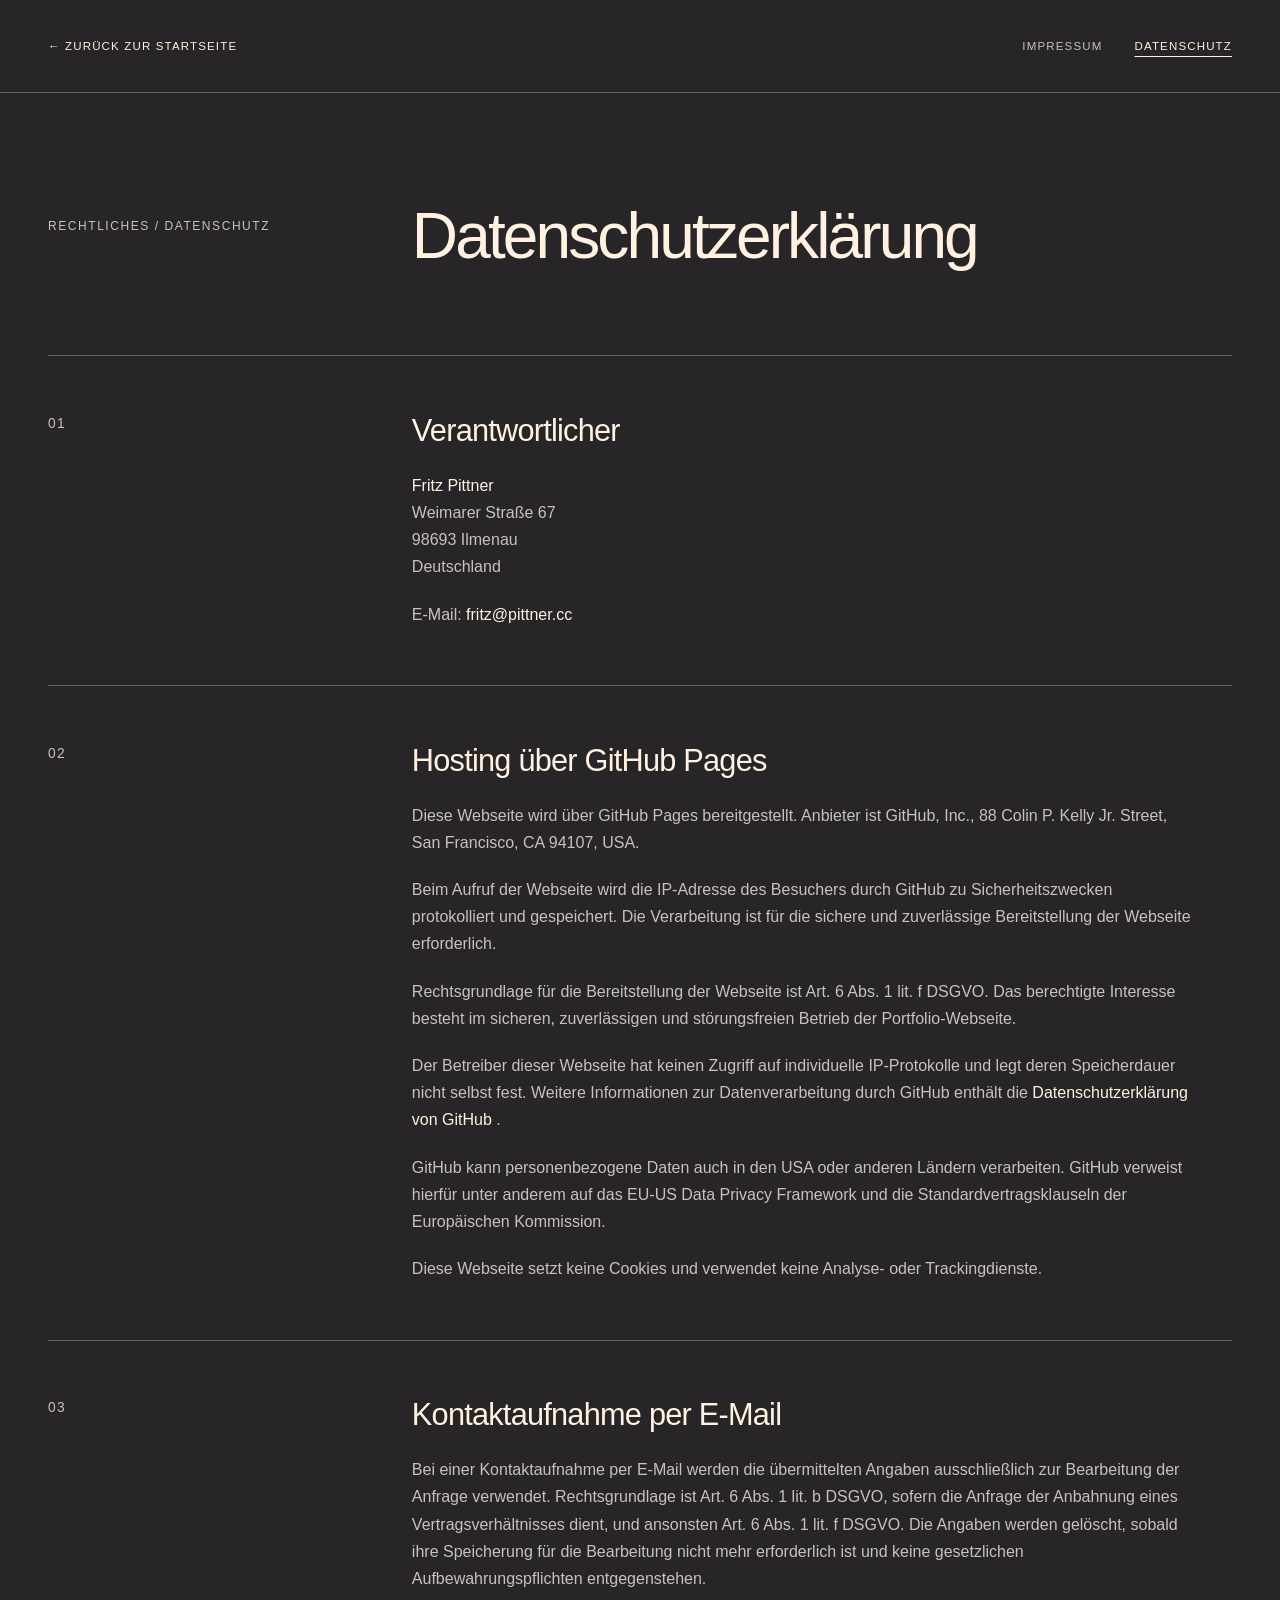
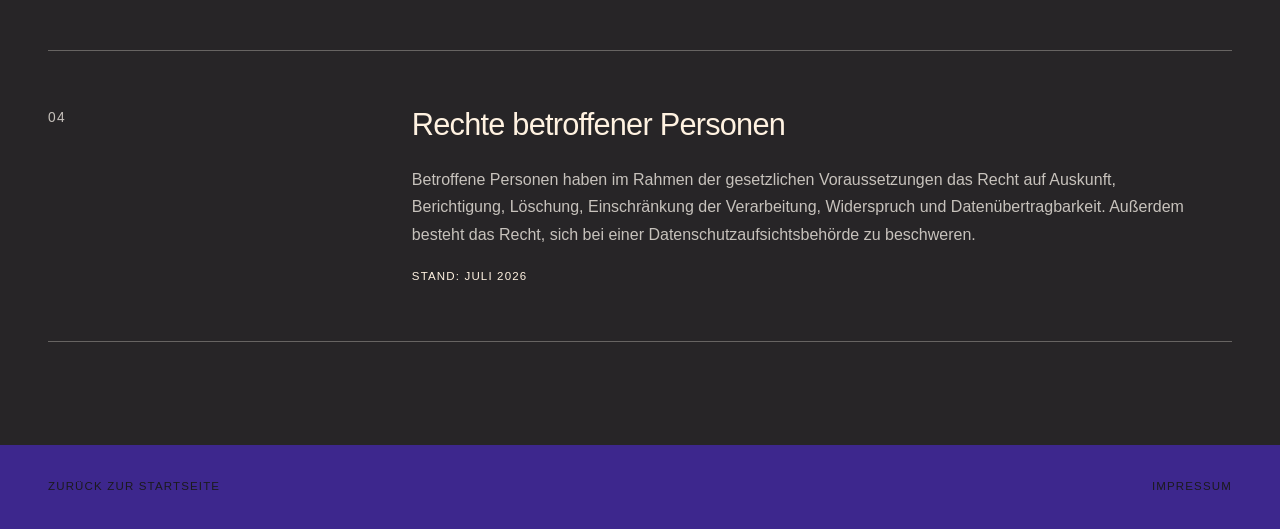
==== datenschutz.html @ 36c6e41d "Add files via upload" ====
<!-- ========================================= -->
<!-- SECTION: DOKUMENT / HEAD                 -->
<!-- ========================================= -->
<!DOCTYPE html>
<html lang="de">
<head>
  <meta charset="UTF-8" />
  <meta
    name="viewport"
    content="width=device-width, initial-scale=1.0"
  />

  <meta
    name="description"
    content="Datenschutzerklärung der Portfolio-Webseite von Fritz Müller."
  />

  <title>Fritz Pittner | Datenschutzerklärung</title>
  <link
  rel="icon"
  href="img/icon.svg"
  type="image/svg+xml"
/>

  <link
    rel="stylesheet"
    href="style.css"
  />
</head>

<body class="privacy-page">

  <!-- ========================================= -->
  <!-- SECTION: DATENSCHUTZ NAVIGATION           -->
  <!-- ========================================= -->
  <header class="legal-page-topbar">
    <a
      class="legal-page-back-link"
      href="index.html"
    >
      ← ZURÜCK ZUR STARTSEITE
    </a>

    <nav
      class="legal-page-navigation"
      aria-label="Rechtliche Seiten"
    >
      <a
        class="legal-page-navigation-link"
        href="impressum.html"
      >
        IMPRESSUM
      </a>

      <a
        class="legal-page-navigation-link is-current"
        href="datenschutz.html"
        aria-current="page"
      >
        DATENSCHUTZ
      </a>
    </nav>
  </header>

  <!-- ========================================= -->
  <!-- SECTION: DATENSCHUTZ INHALT               -->
  <!-- ========================================= -->
  <main class="privacy-main">

    <!-- ========================================= -->
    <!-- SECTION: DATENSCHUTZ ÜBERSCHRIFT          -->
    <!-- ========================================= -->
    <header class="privacy-hero">
      <p class="privacy-eyebrow">
        RECHTLICHES / DATENSCHUTZ
      </p>

      <h1 class="privacy-heading" style="font-size: clamp(2.5rem, 5vw, 5rem);">
        Datenschutzerklärung
      </h1>
    </header>

    <!-- ========================================= -->
    <!-- SECTION: VERANTWORTLICHER                 -->
    <!-- ========================================= -->
    <section class="privacy-section">
      <p
        class="privacy-section-number"
        aria-hidden="true"
      >
        01
      </p>

      <div class="privacy-section-content">
        <h2 class="privacy-section-heading">
          Verantwortlicher
        </h2>

        <address class="privacy-address">
          <strong>Fritz Pittner</strong><br />
          Weimarer Straße 67<br />
          98693 Ilmenau<br />
          Deutschland
        </address>

        <p>
          E-Mail:
          <a
            class="privacy-inline-link"
            href="mailto:fritz@pittner.cc"
          >
            fritz@pittner.cc
          </a>
        </p>
      </div>
    </section>

    <!-- ========================================= -->
    <!-- SECTION: GITHUB PAGES HOSTING             -->
    <!-- ========================================= -->
    <section class="privacy-section">
      <p
        class="privacy-section-number"
        aria-hidden="true"
      >
        02
      </p>

      <div class="privacy-section-content">
        <h2 class="privacy-section-heading">
          Hosting über GitHub Pages
        </h2>

        <p>
          Diese Webseite wird über GitHub Pages bereitgestellt.
          Anbieter ist GitHub, Inc., 88 Colin P. Kelly Jr. Street,
          San Francisco, CA 94107, USA.
        </p>

        <p>
          Beim Aufruf der Webseite wird die IP-Adresse des Besuchers
          durch GitHub zu Sicherheitszwecken protokolliert und
          gespeichert. Die Verarbeitung ist für die sichere und
          zuverlässige Bereitstellung der Webseite erforderlich.
        </p>

        <p>
          Rechtsgrundlage für die Bereitstellung der Webseite ist
          Art. 6 Abs. 1 lit. f DSGVO. Das berechtigte Interesse besteht
          im sicheren, zuverlässigen und störungsfreien Betrieb der
          Portfolio-Webseite.
        </p>

        <p>
          Der Betreiber dieser Webseite hat keinen Zugriff auf
          individuelle IP-Protokolle und legt deren Speicherdauer nicht
          selbst fest. Weitere Informationen zur Datenverarbeitung durch
          GitHub enthält die
          <a
            class="privacy-inline-link"
            href="https://docs.github.com/de/site-policy/privacy-policies/github-general-privacy-statement"
            target="_blank"
            rel="noopener noreferrer"
          >
            Datenschutzerklärung von GitHub
          </a>.
        </p>

        <p>
          GitHub kann personenbezogene Daten auch in den USA oder
          anderen Ländern verarbeiten. GitHub verweist hierfür unter
          anderem auf das EU-US Data Privacy Framework und die
          Standardvertragsklauseln der Europäischen Kommission.
        </p>

        <p>
          Diese Webseite setzt keine Cookies und verwendet keine
          Analyse- oder Trackingdienste.
        </p>
      </div>
    </section>

    <!-- ========================================= -->
    <!-- SECTION: E-MAIL-KONTAKT                   -->
    <!-- ========================================= -->
    <section class="privacy-section">
      <p
        class="privacy-section-number"
        aria-hidden="true"
      >
        03
      </p>

      <div class="privacy-section-content">
        <h2 class="privacy-section-heading">
          Kontaktaufnahme per E-Mail
        </h2>

        <p>
          Bei einer Kontaktaufnahme per E-Mail werden die übermittelten
          Angaben ausschließlich zur Bearbeitung der Anfrage verwendet.
          Rechtsgrundlage ist Art. 6 Abs. 1 lit. b DSGVO, sofern die
          Anfrage der Anbahnung eines Vertragsverhältnisses dient, und
          ansonsten Art. 6 Abs. 1 lit. f DSGVO. Die Angaben werden
          gelöscht, sobald ihre Speicherung für die Bearbeitung nicht
          mehr erforderlich ist und keine gesetzlichen
          Aufbewahrungspflichten entgegenstehen.
        </p>
      </div>
    </section>

    <!-- ========================================= -->
    <!-- SECTION: BETROFFENENRECHTE                -->
    <!-- ========================================= -->
    <section class="privacy-section">
      <p
        class="privacy-section-number"
        aria-hidden="true"
      >
        04
      </p>

      <div class="privacy-section-content">
        <h2 class="privacy-section-heading">
          Rechte betroffener Personen
        </h2>

        <p>
          Betroffene Personen haben im Rahmen der gesetzlichen
          Voraussetzungen das Recht auf Auskunft, Berichtigung,
          Löschung, Einschränkung der Verarbeitung, Widerspruch und
          Datenübertragbarkeit. Außerdem besteht das Recht, sich bei
          einer Datenschutzaufsichtsbehörde zu beschweren.
        </p>

        <p class="privacy-date">
          Stand: Juli 2026
        </p>
      </div>
    </section>

  </main>

  <!-- ========================================= -->
  <!-- SECTION: DATENSCHUTZ SEITENABSCHLUSS       -->
  <!-- ========================================= -->
  <footer class="privacy-footer">
    <a
      class="privacy-footer-link"
      href="index.html"
    >
      ZURÜCK ZUR STARTSEITE
    </a>

    <a
      class="privacy-footer-link"
      href="impressum.html"
    >
      IMPRESSUM
    </a>
  </footer>

</body>
</html>
---- style.css ----
/* ========================================= */
/* SECTION: ROOT / FARBEN / BASIS            */
/* ========================================= */
:root {
  --color-bg: #272527;
  --color-text: #fff2e1;
  --color-highlight: #c7c2bc;
  --color-panel: #3d278d;
  --color-panel-text: #1b1a1d;

  --video-width: min(43.4vw, 770px);
  --video-ratio: 16 / 9;

  --font-large: clamp(2.5rem, 4.8vw, 5.5rem);
  --font-small: clamp(0.85rem, 1vw, 1rem);

  --page-padding-x: 3rem;
  --page-padding-y: 2rem;

  --text-gap-tight: 0.35rem;

  --landing-transition-duration: 1000ms;
  --landing-transition-easing:
    cubic-bezier(0.55, 0.055, 0.675, 0.19);

  /* ========================================= */
  /* SECTION: Projekte & Erfahrung Variablen     */
  /* ========================================= */
  --experience-font-display: Arial, Helvetica, sans-serif;
  --experience-font-body: Arial, Helvetica, sans-serif;

  --experience-border-color: rgba(199, 194, 188, 0.4);
  --experience-text-muted: #c7c2bc;
  --experience-row-height: 98px;

  --experience-duration-open: 504ms;
  --experience-duration-close: 260ms;
  --experience-easing: cubic-bezier(0.22, 1, 0.36, 1);
  /* ========================================= */
  /* SECTION: FOOTER VARIABLEN                */
  /* ========================================= */
  --footer-wave-height: 2.5rem;
  --footer-wave-count: 11;
  --footer-content-width: 1280px;

}

* {
  box-sizing: border-box;
  margin: 0;
  padding: 0;
}

html {
  background: var(--color-bg);
  color: var(--color-text);
  scroll-behavior: smooth;
}

body {
  background: var(--color-bg);
  color: var(--color-text);
  font-family: Arial, Helvetica, sans-serif;
  overflow-x: hidden;
}

/* ========================================= */
/* SECTION: PAGE CURTAIN                     */
/* ========================================= */
.page-curtain {
  display: none;
}

html.js .page-curtain {
  position: fixed;
  inset: 0;
  z-index: 100;

  width: 100%;
  height: 100%;
  min-height: 100vh;
  min-height: 100dvh;

  display: block;
  overflow: hidden;
  isolation: isolate;

  overscroll-behavior: none;
  touch-action: none;
  pointer-events: auto;
}

.page-curtain-panel {
  position: absolute;
  top: -1px;
  bottom: -1px;

  width: calc(50% + 2px);

  background: #000;

  backface-visibility: hidden;
  transform: translate3d(0, 0, 0);
}

.page-curtain-panel--left {
  left: -1px;
}

.page-curtain-panel--right {
  right: -1px;
}

html.page-curtain-closed,
html.page-curtain-closed body {
  overflow: hidden;
  overscroll-behavior: none;
}

html.page-curtain-closed
.page-curtain-panel--left,
html.page-curtain-closed
.page-curtain-panel--right {
  transform: translate3d(0, 0, 0);
}

html.page-curtain-opening
.page-curtain-panel--left {
  animation:
    page-curtain-open-left
    var(--landing-transition-duration)
    var(--landing-transition-easing)
    both;
}

html.page-curtain-opening
.page-curtain-panel--right {
  animation:
    page-curtain-open-right
    var(--landing-transition-duration)
    var(--landing-transition-easing)
    both;
}

html.page-curtain-open
.page-curtain {
  visibility: hidden;
  pointer-events: none;
}

html.page-curtain-open
.page-curtain-panel--left {
  transform: translate3d(-100%, 0, 0);
}

html.page-curtain-open
.page-curtain-panel--right {
  transform: translate3d(100%, 0, 0);
}

html.page-curtain-closing
.page-curtain-panel--left {
  animation:
    page-curtain-close-left
    var(--landing-transition-duration)
    var(--landing-transition-easing)
    both;
}

html.page-curtain-closing
.page-curtain-panel--right {
  animation:
    page-curtain-close-right
    var(--landing-transition-duration)
    var(--landing-transition-easing)
    both;
}

@keyframes page-curtain-open-left {
  from {
    transform: translate3d(0, 0, 0);
  }

  to {
    transform: translate3d(-100%, 0, 0);
  }
}

@keyframes page-curtain-open-right {
  from {
    transform: translate3d(0, 0, 0);
  }

  to {
    transform: translate3d(100%, 0, 0);
  }
}

@keyframes page-curtain-close-left {
  from {
    transform: translate3d(-100%, 0, 0);
  }

  to {
    transform: translate3d(0, 0, 0);
  }
}

@keyframes page-curtain-close-right {
  from {
    transform: translate3d(100%, 0, 0);
  }

  to {
    transform: translate3d(0, 0, 0);
  }
}

/* ========================================= */
/* SECTION: PAGE CURTAIN REDUCED MOTION      */
/* ========================================= */
@media (prefers-reduced-motion: reduce) {
  html.page-curtain-opening
  .page-curtain-panel--left,
  html.page-curtain-opening
  .page-curtain-panel--right,
  html.page-curtain-closing
  .page-curtain-panel--left,
  html.page-curtain-closing
  .page-curtain-panel--right {
    animation-duration: 20ms;
  }
}

/* ========================================= */
/* SECTION: SCROLLBAR AUSBLENDEN             */
/* ========================================= */
html,
body {
  scrollbar-width: none;
  -ms-overflow-style: none;
}

html::-webkit-scrollbar,
body::-webkit-scrollbar {
  display: none;
}

/* ========================================= */
/* SECTION: PAGE GRID                        */
/* ========================================= */
.page-grid {
  display: grid;
  grid-template-columns: 1fr;
}

/* ========================================= */
/* SECTION: LANDING                          */
/* ========================================= */
.landing {
  position: relative;
  height: 500vh;
}

.landing-sticky {
  position: sticky;
  top: 0;
  z-index: 2;
  height: 100vh;

  display: grid;
  place-items: center;

  padding:
    var(--page-padding-y)
    var(--page-padding-x);
}

.landing-frame {
  position: relative;

  width: 100%;
  height: 100%;

  display: grid;
  place-items: center;
}

/* ========================================= */
/* SECTION: LANDING NAVIGATION               */
/* ========================================= */
.landing-topbar {
  position: sticky;
  top: 3vh;
  z-index: 4;

  height: 1px;

  margin-right:
    clamp(0.5rem, 1.2vw, 1.25rem);
  margin-bottom: -1px;
  margin-left:
    clamp(0.5rem, 1.2vw, 1.25rem);

  display: grid;
  grid-template-columns:
    auto
    minmax(0, 1fr)
    auto
    auto;
  align-items: baseline;
  column-gap:
    clamp(0.75rem, 1.5vw, 1.5rem);

  pointer-events: auto;
}

.landing-topbar-name {
  grid-column: 1;
  justify-self: start;

  color: var(--color-text);

  font-family:
    var(--experience-font-display);
  font-size:
    clamp(1.725rem, 2.7vw, 3rem);
  font-weight: 400;
  letter-spacing: -0.025em;
}

.landing-topbar-timecode {
  position: absolute;
  left: 50%;

  width: 8ch;
  min-height: 3rem;

  display: inline-flex;
  align-items: center;
  justify-content: center;

  color: var(--color-highlight);

  font-family:
    var(--experience-font-body);
  font-size:
    clamp(0.93rem, 1.35vw, 1.35rem);
  font-weight: 400;
  letter-spacing: 0.02em;

  font-variant-numeric: tabular-nums;
  font-feature-settings: "tnum" 1;
  text-align: center;
  white-space: nowrap;

  transform: translateX(-50%);
}

.landing-topbar-timecode,
.landing-topbar-link {
  color: var(--color-highlight);

  font-family:
    var(--experience-font-body);
  font-size:
    clamp(0.93rem, 1.35vw, 1.35rem);
  font-weight: 400;
  letter-spacing: 0.02em;
}

.landing-topbar-name,
.landing-topbar-link {
  position: relative;

  min-height: 3rem;

  display: inline-flex;
  align-items: center;

  padding:
    0.55rem
    0;

  text-decoration: none;

  transition:
    opacity 180ms ease,
    transform 180ms ease;
}

.landing-topbar-name::after,
.landing-topbar-link::after {
  content: "";

  position: absolute;
  right: 0;
  bottom: 0.25rem;
  left: 0;

  height: 1px;

  background: currentColor;

  opacity: 0.35;

  transform: scaleX(0.35);
  transform-origin: center;

  transition:
    opacity 180ms ease,
    transform 180ms ease;
}

.landing-topbar-timecode {
  width: 8ch;
  min-height: 3rem;

  display: inline-flex;
  align-items: center;
  justify-content: center;
  justify-self: center;

  font-variant-numeric: tabular-nums;
  font-feature-settings: "tnum" 1;
  text-align: center;
}

.landing-topbar-link {
  color: var(--color-highlight);
  font-family:
    var(--experience-font-body);
  font-size:
    clamp(0.93rem, 1.35vw, 1.35rem);
  font-weight: 400;
  letter-spacing: 0.02em;
  justify-self: auto;
}

.landing-topbar-link--projects {
  position: absolute;
  right: clamp(7.5rem, 16vw, 13rem);
}

.landing-topbar-link--contact {
  position: relative;
  top: 0;
  right: auto;

  grid-column: 4;
  justify-self: end;
  align-self: start;
}

.landing-topbar-name:hover,
.landing-topbar-link:hover {
  opacity: 0.72;

  transform: translateY(-2px);
}

.landing-topbar-name:hover::after,
.landing-topbar-link:hover::after,
.landing-topbar-name:focus-visible::after,
.landing-topbar-link:focus-visible::after {
  opacity: 1;

  transform: scaleX(1);
}

.landing-topbar-name:focus-visible,
.landing-topbar-link:focus-visible {
  outline:
    2px solid
    currentColor;
  outline-offset: 4px;
}

/* ========================================= */
/* SECTION: LANDING NAVIGATION MOBILE        */
/* ========================================= */
@media (max-width: 768px) {
  .landing-topbar {
    top: 3vh;

    margin-right: 0.5rem;
    margin-left: 0.5rem;

    column-gap: 0.55rem;
  }

  .landing-topbar-name {
    font-size:
      clamp(1.2rem, 4.65vw, 1.725rem);
  }

  .landing-topbar-timecode,
  .landing-topbar-link {
    font-size:
      clamp(
        0.675rem,
        2.475vw,
        1.08rem
      );
    letter-spacing: 0.01em;
  }
  .landing-topbar-link {
  right: clamp(5.6rem, 18vw, 8.2rem);
}
  .landing-topbar-name,
  .landing-topbar-timecode,
  .landing-topbar-link {
    min-height: 2.75rem;
  }
}

/* ========================================= */
/* SECTION: LANDING NAVIGATION SMALL MOBILE  */
/* ========================================= */
@media (max-width: 480px) {
  .landing-topbar {
    top: 3vh;

    margin-right: 0.3rem;
    margin-left: 0.3rem;

    column-gap: 0.35rem;
  }

  .landing-topbar-name {
    font-size:
      clamp(1.05rem, 4.5vw, 1.425rem);
  }

  .landing-topbar-timecode,
  .landing-topbar-link {
    font-size:
      clamp(0.54rem, 2.25vw, 0.87rem);
    letter-spacing: 0;
  }
  .landing-topbar-link {
  right: clamp(4.9rem, 19vw, 6.8rem);
}

  .landing-topbar-name,
  .landing-topbar-link {
    padding-top: 0.45rem;
    padding-bottom: 0.45rem;
  }

  .landing-topbar-name::after,
  .landing-topbar-link::after {
    bottom: 0.2rem;
  }
}

/* ========================================= */
/* SECTION: LANDING SIDE LINES               */
/* ========================================= */
.landing-lines {
  position: fixed;
  top: 0;
  left: 0;
  z-index: 1;

  width: 100vw;
  height: 100vh;

  overflow: hidden;
  pointer-events: none;

  opacity: 0;
}

.landing-lines.is-ready {
  opacity: 1;
}

.side-line {
  position: absolute;
  top: 0;

  width: 3rem;
  height: 100%;

  overflow: hidden;
}

.side-line-left {
  left: 33.333%;
  transform: translateX(-50%);
}

.side-line-right {
  left: 66.666%;
  transform: translateX(-50%);
}

.side-line-track {
  position: absolute;
  top: 0;
  left: 50%;

  display: flex;
  flex-direction: column;
  align-items: center;
  gap: 2.8rem;

  transform:
    translateX(-50%)
    translateY(0);

  will-change: transform;
}

.side-line-track span {
  display: block;

  color: var(--color-highlight);
  font-size: 0.78rem;
  line-height: 1;

  writing-mode: vertical-rl;
  text-orientation: mixed;
  white-space: nowrap;

  opacity: 0.35625;
}

/* ========================================= */
/* SECTION: VIDEO STAGE                      */
/* ========================================= */
.video-stage {
  position: relative;
  z-index: 1;

  width: var(--video-width);
  aspect-ratio: var(--video-ratio);

  display: grid;
  place-items: center;

  isolation: isolate;
}

/* ========================================= */
/* SECTION: VIDEO BACKLIGHT                  */
/* ========================================= */
.portfolio-video-glow {
  position: absolute;
  inset: 0;
  z-index: 0;

  width: 100%;
  height: 100%;

  display: block;
  object-fit: cover;

  filter:
    blur(72px)
    saturate(1.5);

  opacity: 0;

  pointer-events: none;

  transform: scale(1.5);
  transform-origin: center;

  -webkit-mask-image:
    radial-gradient(
      ellipse at center,
      black 18%,
      rgba(0, 0, 0, 0.78) 48%,
      transparent 80%
    );
  mask-image:
    radial-gradient(
      ellipse at center,
      black 18%,
      rgba(0, 0, 0, 0.78) 48%,
      transparent 80%
    );

  transition:
    opacity 360ms ease;
}

.portfolio-video-glow.is-active {
  opacity: 0.32;
}

/* ========================================= */
/* SECTION: VIDEO BACKLIGHT MOBILE           */
/* ========================================= */
@media (max-width: 768px) {
  .portfolio-video-glow {
    inset: 0;

    width: 100%;
    height: 100%;

    filter:
      blur(44px)
      saturate(1.2);

    transform: scale(2.2);
  }

  .portfolio-video-glow.is-active {
    opacity: 0.16;
  }
}

/* ========================================= */
/* SECTION: VIDEO BACKLIGHT REDUCED MOTION   */
/* ========================================= */
@media (prefers-reduced-motion: reduce) {
  :root {
    --landing-transition-duration: 20ms;
  }

  .portfolio-video-glow {
    transition: none;
  }
}

.video-mask {
  position: absolute;
  inset: 0;
  z-index: 1;

  overflow: hidden;
  isolation: isolate;

  background: #1f1d20;
}

/* ========================================= */
/* SECTION: VIDEO CURTAIN LAYERS             */
/* ========================================= */
.portfolio-video {
  position: absolute;
  inset: 0;
  z-index: 0;

  width: 101.5%;
  height: 101.5%;

  display: block;
  object-fit: cover;

  visibility: hidden;

  background: #1f1d20;

  pointer-events: none;
}

.portfolio-video.is-active {
  z-index: 1;

  visibility: visible;
}

.portfolio-video.is-incoming {
  z-index: 2;

  visibility: visible;

  will-change:
    clip-path,
    mask-size;
}

.portfolio-video.is-entering-next {
  clip-path:
    inset(0 50% 0 50%);
}

.portfolio-video.is-entering-next.is-animating {
  animation:
    landing-curtain-next
    var(--landing-transition-duration)
    var(--landing-transition-easing)
    both;
}

.portfolio-video.is-entering-previous {
  clip-path: none;

  -webkit-mask-image:
    linear-gradient(#000 0 0),
    linear-gradient(#000 0 0);
  -webkit-mask-position:
    left center,
    right center;
  -webkit-mask-repeat:
    no-repeat,
    no-repeat;
  -webkit-mask-size:
    0% 100%,
    0% 100%;

  mask-image:
    linear-gradient(#000 0 0),
    linear-gradient(#000 0 0);
  mask-position:
    left center,
    right center;
  mask-repeat:
    no-repeat,
    no-repeat;
  mask-size:
    0% 100%,
    0% 100%;
}

.portfolio-video.is-entering-previous.is-animating {
  animation:
    landing-curtain-previous
    var(--landing-transition-duration)
    var(--landing-transition-easing)
    both;
}

@keyframes landing-curtain-next {
  from {
    clip-path:
      inset(0 50% 0 50%);
  }

  to {
    clip-path:
      inset(0 0 0 0);
  }
}

@keyframes landing-curtain-previous {
  from {
    -webkit-mask-size:
      0% 100%,
      0% 100%;

    mask-size:
      0% 100%,
      0% 100%;
  }

  to {
    -webkit-mask-size:
      50% 100%,
      50% 100%;

    mask-size:
      50% 100%,
      50% 100%;
  }
}

/* ========================================= */
/* SECTION: VIDEO OVERLAY                    */
/* ========================================= */
.video-overlay {
  position: absolute;
  inset: 0;
  z-index: 2;

  overflow: visible;
  pointer-events: none;
}

.overlay-large,
.overlay-small {
  position: absolute;

  color: var(--color-text);
  line-height: 1;
}

.overlay-large {
  width: min(40vw, 32rem);

  font-size: var(--font-large);
  font-weight: 600;
  letter-spacing: 0.01em;
  line-height: 0.95;

  white-space: nowrap;
  word-break: normal;
  overflow-wrap: normal;
  hyphens: none;
}

.overlay-small {
  color: var(--color-highlight);
  font-size:
    clamp(0.935rem, 1.2vw, 1.2rem);
  letter-spacing: 0.02em;

  white-space: nowrap;
}

/* ========================================= */
/* SECTION: LANDING LETTER ROLL              */
/* ========================================= */
.landing-letter {
  --word-fit-scale: 1;
  --landing-word-area-width: auto;

  width: var(--landing-word-area-width);
  min-width: 0;

  overflow: hidden;
}

.overlay-large.landing-letter {
  height: 1.14em;
}

.overlay-small.landing-letter {
  height: 1.3em;
}

.landing-letter-track {
  position: relative;

  width: 100%;
  height: 100%;
  min-width: 0;

  display: grid;

  transform: translateY(0);
}

.landing-letter-value {
  position: relative;
  grid-area: 1 / 1;

  width: 100%;
  height: 100%;
  min-width: 0;

  display: flex;
  align-items: center;

  color: inherit;

  font: inherit;
  line-height: inherit;
  letter-spacing: inherit;
  text-align: inherit;
  white-space: nowrap;
}

.overlay-left
.landing-letter-value,
.overlay-top-right
.landing-letter-value {
  justify-content: flex-end;
}

.overlay-right
.landing-letter-value,
.overlay-top-left
.landing-letter-value {
  justify-content: flex-start;
}

.overlay-bottom-center
.landing-letter-value {
  justify-content: center;
}

.landing-letter-fit {
  --word-fit-scale: 1;
  --word-fit-size: 1em;

  display: inline-block;
  flex: 0 0 auto;

  max-width: none;

  font: inherit;
  font-size:
    var(
      --word-fit-size,
      1em
    );
  line-height: 1.08;
  letter-spacing: inherit;

  text-align: inherit;
  white-space: nowrap;

  transform-origin: center;
}

html.js
.video-overlay:not(.is-word-fit-ready)
.landing-letter-fit {
  visibility: hidden;
}

.landing-letter-track.roll-up
.landing-letter-next {
  transform: translateY(100%);
}

.landing-letter-track.roll-down
.landing-letter-next {
  transform: translateY(-100%);
}

.landing-letter-track.roll-up.is-animating {
  animation:
    landing-letter-roll-up
    var(--landing-transition-duration)
    var(--landing-transition-easing)
    both;
}

.landing-letter-track.roll-down.is-animating {
  animation:
    landing-letter-roll-down
    var(--landing-transition-duration)
    var(--landing-transition-easing)
    both;
}

@keyframes landing-letter-roll-up {
  from {
    transform: translateY(0);
  }

  to {
    transform: translateY(-100%);
  }
}

@keyframes landing-letter-roll-down {
  from {
    transform: translateY(0);
  }

  to {
    transform: translateY(100%);
  }
}

/* ========================================= */
/* SECTION: OVERLAY POSITIONING              */
/* ========================================= */
.overlay-left {
  top: 50%;
  right: calc(100% + var(--text-gap-tight));

  text-align: right;

  transform: translateY(-50%);
}

.overlay-right {
  top: 50%;
  left: calc(100% + var(--text-gap-tight));

  text-align: left;

  transform: translateY(-50%);
}

.overlay-top-left {
  bottom: calc(100% + var(--text-gap-tight));
  left: 0;
}

.overlay-top-right {
  right: 0;
  bottom: calc(100% + var(--text-gap-tight));

  text-align: right;
}

.overlay-bottom-center {
  top: calc(100% + var(--text-gap-tight));
  left: 50%;

  font-style: italic;
  text-align: center;

  transform: translateX(-50%);
}

/* ========================================= */
/* SECTION: PROJEKTE & ERFAHRUNG             */
/* ========================================= */
.experience-section {
  position: relative;

  width: 100%;

  background: var(--color-bg);
  color: var(--color-text);
}

.experience-container {
  width: min(100%, 1280px);

  margin: 0 auto;
  padding:
    clamp(5.6rem, 8vw, 8.8rem)
    var(--page-padding-x)
    clamp(6rem, 8vw, 9rem);
}

/* ========================================= */
/* SECTION: EXPERIENCE HEADER                */
/* ========================================= */
.experience-header {
  display: grid;
  grid-template-columns: 1fr;
  grid-template-areas:
    "eyebrow"
    "heading"
    "intro";

  margin-bottom: clamp(4rem, 7vw, 7rem);
}

.experience-eyebrow {
  grid-area: eyebrow;

  padding-top: 0.7rem;

  color: var(--experience-text-muted);

  font-family: var(--experience-font-display);
  font-size: 0.75rem;
  line-height: 1.3;
  letter-spacing: 0.13em;

  text-transform: uppercase;
}

.experience-heading {
  grid-area: heading;

  max-width: 900px;

  color: var(--color-text);

  font-family: var(--experience-font-body);
  font-size: clamp(3rem, 6.5vw, 7.5rem);
  font-weight: 400;
  line-height: 0.9;
  letter-spacing: -0.045em;
  grid-area: heading;

  width: 100%;
  max-width: 900px;

  justify-self: center;

  text-align: center;

  margin-right: auto;
  margin-left: auto;
}

.experience-intro {
  grid-area: intro;

  width: 100%;
  max-width: 680px;

  justify-self: center;

  margin-top: 2rem;
  margin-right: auto;
  margin-left: auto;

  text-align: center;

  color: var(--experience-text-muted);

  font-family: var(--experience-font-body);
  font-size: clamp(1rem, 1.3vw, 1.15rem);
  line-height: 1.55;
}

/* ========================================= */
/* SECTION: EXPERIENCE ACCORDION             */
/* ========================================= */
.experience-accordion {
  width: 100%;
}

.experience-item {
  border-bottom:
    1px solid
    rgba(27, 26, 29, 0.42);
}

.experience-item:first-child {
  border-top:
    1px solid
    rgba(27, 26, 29, 0.42);
}

.experience-item-heading {
  font: inherit;
}

/* ========================================= */
/* SECTION: EXPERIENCE CLOSED ROW            */
/* ========================================= */
.experience-trigger {
  width: 100%;
  min-height: var(--experience-row-height);

  display: grid;
  grid-template-columns:
    minmax(10rem, 0.85fr)
    minmax(20rem, 2.4fr)
    minmax(9rem, 0.85fr)
    2rem;
  align-items: center;
  gap: clamp(1rem, 2.5vw, 2.5rem);

  padding: 1rem clamp(1rem, 2vw, 1.75rem);

  border: 0;
  border-radius: 0;

  background: var(--color-panel);
  color: var(--color-panel-text);

  font: inherit;
  text-align: left;

  cursor: pointer;

  transition:
    background-color 180ms ease,
    padding 180ms ease;
}

.experience-trigger:hover {
  padding-right: clamp(1.25rem, 2.4vw, 2.15rem);
  padding-left: clamp(1.25rem, 2.4vw, 2.15rem);

  background: color-mix(
    in srgb,
    var(--color-panel) 90%,
    white 10%
  );
}

.experience-trigger:focus-visible {
  position: relative;
  z-index: 1;

  outline:
    2px solid
    var(--color-panel-text);
  outline-offset: -5px;
}

.experience-row-meta {
  min-width: 0;

  display: grid;
  grid-template-columns: 2.75rem 1fr;
  align-items: baseline;
  gap: 0.75rem;
}

.experience-number,
.experience-period,
.experience-project-roles,
.experience-category {
  font-family: var(--experience-font-display);
  line-height: 1.35;
  letter-spacing: 0.1em;

  text-transform: uppercase;
}

/* Nummer, Zeitraum und Medium: 20 % größer */
.experience-number,
.experience-period,
.experience-category {
  font-size: 0.86rem;
}

/* Rollen bleiben in der bisherigen Größe */
.experience-project-roles {
  font-size: 0.72rem;
}

.experience-number {
  color: var(--color-panel-text);
}

.experience-period,
.experience-project-roles,
.experience-category {
  color: rgba(27, 26, 29, 0.68);
}

.experience-row-identity {
  min-width: 0;

  display: flex;
  flex-direction: column;
  justify-content: center;
  gap: 0.5rem;
}

.experience-project-name {
  color: var(--color-panel-text);

  font-family: var(--experience-font-body);
  font-size: clamp(1.45rem, 2.4vw, 2.35rem);
  font-weight: 400;
  line-height: 1;
  letter-spacing: -0.025em;

  overflow-wrap: anywhere;
}

.experience-project-roles {
  display: block;
}

.experience-category {
  justify-self: end;

  text-align: right;
}

/* ========================================= */
/* SECTION: EXPERIENCE PLUS / MINUS          */
/* ========================================= */
.experience-symbol {
  position: relative;

  width: 1.4rem;
  height: 1.4rem;

  display: block;
  justify-self: end;
}

.experience-symbol::before,
.experience-symbol::after {
  content: "";

  position: absolute;
  top: 50%;
  left: 50%;

  width: 100%;
  height: 1px;

  background: currentColor;

  transform:
    translate(-50%, -50%)
    rotate(0deg);

  transition:
    transform
    var(--experience-duration-close)
    var(--experience-easing),
    opacity
    var(--experience-duration-close)
    var(--experience-easing);
}

.experience-symbol::after {
  transform:
    translate(-50%, -50%)
    rotate(90deg);
}

.experience-item.is-open
.experience-symbol::before,
.experience-item.is-open
.experience-symbol::after {
  transition:
    transform
    var(--experience-duration-open)
    var(--experience-easing),
    opacity
    var(--experience-duration-open)
    var(--experience-easing);
}

.experience-item.is-open
.experience-symbol::after {
  opacity: 0;

  transform:
    translate(-50%, -50%)
    rotate(90deg)
    scaleX(0);
}

/* ========================================= */
/* SECTION: EXPERIENCE OPEN PANEL            */
/* ========================================= */
.experience-panel {
  display: grid;
  grid-template-rows: 0fr;

  visibility: hidden;
  background: var(--color-bg);

  transition:
    grid-template-rows
    var(--experience-duration-close)
    var(--experience-easing),
    visibility
    0s
    linear
    var(--experience-duration-close);
}

.experience-item.is-open
.experience-panel {
  grid-template-rows: 1fr;

  visibility: visible;

  transition:
    grid-template-rows
    var(--experience-duration-open)
    var(--experience-easing),
    visibility
    0s
    linear
    0s;
}

.experience-panel-inner {
  min-height: 0;
  overflow: hidden;

  opacity: 0;
  transform: translateY(-0.5rem);

  transition:
    opacity
    calc(var(--experience-duration-close) * 0.7)
    ease,
    transform
    var(--experience-duration-close)
    var(--experience-easing);
}

.experience-item.is-open
.experience-panel-inner {
  opacity: 1;
  transform: translateY(0);

  transition:
    opacity
    calc(var(--experience-duration-open) * 0.75)
    ease
    80ms,
    transform
    var(--experience-duration-open)
    var(--experience-easing);
}

/* ========================================= */
/* SECTION: EXPERIENCE PROJECT CONTENT       */
/* ========================================= */
.experience-project-layout {
  display: grid;
  grid-template-columns:
    minmax(0, 3fr)
    minmax(280px, 2fr);
  align-items: start;
  gap: clamp(2.5rem, 5vw, 4rem);

  padding:
    clamp(2.75rem, 5vw, 4.5rem)
    clamp(1.5rem, 3vw, 3rem);

  background: var(--color-bg);
  color: var(--color-text);
}
.experience-project-layout--no-image {
  grid-template-columns: minmax(0, 1fr);
}

.experience-project-layout--no-image
.experience-project-copy {
  max-width: 900px;
}

.experience-project-copy {
  max-width: 740px;
}

.experience-description {
  max-width: 60ch;
  margin-bottom: 2rem;

  color: var(--color-text);

  font-family: var(--experience-font-body);
  font-size: clamp(1.15rem, 1.8vw, 1.55rem);
  line-height: 1.4;
  letter-spacing: -0.015em;
}

.experience-points {
  display: grid;
  gap: 0.65rem;

  margin-bottom: 2.25rem;

  color: var(--color-highlight);

  list-style: none;
}

.experience-points li {
  position: relative;

  padding-left: 1.25rem;

  font-family: var(--experience-font-body);
  font-size: 0.98rem;
  line-height: 1.45;
}

.experience-points li::before {
  content: "–";

  position: absolute;
  top: 0;
  left: 0;

  color: var(--color-text);
}

.experience-competencies {
  padding-top: 1.2rem;

  border-top:
    1px solid
    var(--experience-border-color);

  color: var(--color-highlight);

  font-family: var(--experience-font-display);
  font-size: 0.72rem;
  line-height: 1.5;
  letter-spacing: 0.1em;

  text-transform: uppercase;
}

.experience-media {
  width: 80%;
  aspect-ratio: 11 / 16;

  margin: 0;

  overflow: hidden;
  justify-self: center;
}
.experience-image--zoom {
  transform: scale(1.1);
}

.experience-image {
  width: 100%;
  height: 100%;

  display: block;
  object-fit: cover;
  object-position: center;

  background: rgba(199, 194, 188, 0.1);
}

/* ========================================= */
/* SECTION: EXPERIENCE TOOLS                 */
/* ========================================= */
.experience-tools-layout {
  display: grid;
  grid-template-columns: repeat(3, minmax(0, 1fr));
  gap: clamp(2rem, 5vw, 5rem);

  padding:
    clamp(2.75rem, 5vw, 4.5rem)
    clamp(1.5rem, 3vw, 3rem);

  background: var(--color-bg);
  color: var(--color-text);
}

.experience-tools-group {
  padding-top: 1rem;

  border-top:
    1px solid
    var(--experience-border-color);
}

.experience-tools-heading {
  margin-bottom: 1rem;

  color: var(--color-highlight);

  font-family: var(--experience-font-display);
  font-size: 0.72rem;
  font-weight: 400;
  line-height: 1.35;
  letter-spacing: 0.11em;

  text-transform: uppercase;
}

.experience-tools-list {
  color: var(--color-text);

  font-family: var(--experience-font-body);
  font-size: clamp(1rem, 1.5vw, 1.25rem);
  line-height: 1.55;
}

/* ========================================= */
/* SECTION: EXPERIENCE CV DOWNLOAD           */
/* ========================================= */
.experience-cv {
  display: grid;
  grid-template-columns: 1fr auto;
  align-items: end;
  gap: 2rem;

  padding: 2.5rem 0;

  border-bottom:
    1px solid
    var(--experience-border-color);
}

.experience-cv-meta {
  display: grid;
  gap: 0.5rem;
}

.experience-cv-label,
.experience-cv-details {
  font-family: var(--experience-font-display);
  font-size: 0.72rem;
  line-height: 1.4;
  letter-spacing: 0.1em;

  text-transform: uppercase;
}

.experience-cv-label {
  color: var(--color-text);
}

.experience-cv-details {
  color: var(--experience-text-muted);
}

.experience-cv-link {
  display: inline-flex;
  align-items: center;
  gap: 0.65rem;

  padding-bottom: 0.25rem;

  border-bottom:
    1px solid
    var(--experience-text-muted);

  color: var(--color-text);

  font-family: var(--experience-font-body);
  font-size: 1rem;
  line-height: 1.3;

  text-decoration: none;

  transition:
    color 180ms ease,
    border-color 180ms ease,
    gap 180ms ease;
}

.experience-cv-link:hover {
  gap: 1rem;

  border-color: var(--color-text);
}

.experience-cv-link:focus-visible {
  outline: 1px solid var(--color-text);
  outline-offset: 5px;
}

/* ========================================= */
/* SECTION: EXPERIENCE TABLET                */
/* ========================================= */
@media (max-width: 1024px) {
  .experience-container {
    padding-right: 2rem;
    padding-left: 2rem;
  }

  .experience-trigger {
    grid-template-columns:
      minmax(9rem, 0.8fr)
      minmax(16rem, 2fr)
      minmax(8rem, 0.8fr)
      1.75rem;

    gap: 1.5rem;
  }

  .experience-project-layout {
    grid-template-columns:
      minmax(0, 3fr)
      minmax(240px, 2fr);

    gap: 2.5rem;
  }
}

/* ========================================= */
/* SECTION: EXPERIENCE MOBILE                */
/* ========================================= */
@media (max-width: 768px) {
  .experience-container {
  padding:
    4.8rem
    1.25rem
    5rem;
}

  .experience-header {
    display: block;

    margin-bottom: 4rem;
  }

  .experience-eyebrow {
    margin-bottom: 1.25rem;
    padding-top: 0;
  }

  .experience-heading {
    font-size: clamp(2.8rem, 14vw, 5rem);
    line-height: 0.92;
  }

  .experience-intro {
    margin-top: 1.5rem;
  }

  .experience-trigger {
    min-height: 112px;

    grid-template-columns: minmax(0, 1fr) 2rem;
    grid-template-areas:
      "meta symbol"
      "identity symbol"
      "category symbol";
    gap: 0.55rem 1rem;

    padding: 1.25rem 0;
  }

  .experience-trigger:hover {
    padding-right: 0;
    padding-left: 0;

    background: transparent;
  }

  .experience-row-meta {
    grid-area: meta;

    display: flex;
    align-items: center;
    gap: 0.65rem;
  }

  .experience-number::after {
    content: "/";
    margin-left: 0.65rem;
  }

  .experience-row-identity {
    grid-area: identity;

    gap: 0.4rem;
  }

  .experience-project-name {
    padding-right: 1rem;

    font-size: clamp(1.45rem, 7vw, 2rem);
  }

  .experience-category {
    grid-area: category;
    justify-self: start;

    text-align: left;
  }

  .experience-symbol {
    grid-area: symbol;
    align-self: center;
  }

  .experience-project-layout {
    display: block;

    padding:
      2.5rem
      1.25rem
      3rem;
  }

  .experience-media {
    display: block;
  }

  .experience-description {
    margin-bottom: 1.75rem;

    font-size: 1.2rem;
  }

  .experience-tools-layout {
    grid-template-columns: 1fr;
    gap: 2.25rem;

    padding:
      2.5rem
      1.25rem
      3rem;
  }

  .experience-cv {
    grid-template-columns: 1fr;
    align-items: start;
    gap: 1.5rem;
  }

  .experience-cv-link {
    justify-self: start;
  }
}

/* ========================================= */
/* SECTION: EXPERIENCE REDUCED MOTION        */
/* ========================================= */
@media (prefers-reduced-motion: reduce) {
  .landing-topbar-link,
  .experience-trigger,
  .experience-symbol::before,
  .experience-symbol::after,
  .experience-panel,
  .experience-panel-inner,
  .experience-cv-link {
    transition-duration: 0.01ms !important;
    transition-delay: 0ms !important;
  }
}

/* ========================================= */
/* SECTION: FOOTER                           */
/* ========================================= */
.footer {
  position: relative;

  width: 100%;
  margin: 0;
  padding: 0;

  overflow: hidden;

  background:
    linear-gradient(
      to bottom,
      transparent 0,
      transparent var(--footer-wave-height),
      var(--color-panel) var(--footer-wave-height),
      var(--color-panel) 100%
    );
  color: var(--color-panel-text);
}

/* ========================================= */
/* SECTION: FOOTER WAVE                      */
/* ========================================= */
.footer-wave {
  position: relative;

  width: 100%;
  height: var(--footer-wave-height);

  overflow: hidden;

  background: transparent;
}

.footer-wave::before {
  content: "";

  position: absolute;
  inset: 0;

  background-color: transparent;
  background-image:
    url("data:image/svg+xml,%3Csvg xmlns='http://www.w3.org/2000/svg' viewBox='0 0 100 24' preserveAspectRatio='none'%3E%3Cpath d='M0 0 A50 13 0 0 0 100 0 V24 H0 Z' fill='%233d278d'/%3E%3C/svg%3E");
  background-repeat: repeat-x;
  background-position: 0 100%;
  background-size:
    calc(100vw / var(--footer-wave-count))
    100%;

  animation:
    footer-wave-slide
    24s
    linear
    infinite;

  will-change: background-position;
}

@keyframes footer-wave-slide {
  from {
    background-position: 0 100%;
  }

  to {
    background-position: 100vw 100%;
  }
}

/* ========================================= */
/* SECTION: FOOTER CONTENT                   */
/* ========================================= */
.footer-inner {
  width: min(100%, var(--footer-content-width));

  margin: 0 auto;
  padding:
    clamp(1.4rem, 2.2vw, 2rem)
    var(--page-padding-x)
    clamp(1.2rem, 1.8vw, 1.6rem);
}

.footer-primary {
  display: grid;
  grid-template-columns:
    minmax(15rem, 1.25fr)
    minmax(16rem, auto)
    minmax(10rem, 0.75fr);
  align-items: center;
  gap: clamp(1.5rem, 4vw, 4rem);
}

.footer-identity {
  min-width: 0;

  display: grid;
  gap: 0.45rem;
}

.footer-name {
  color: var(--color-panel-text);

  font-family: var(--experience-font-body);
  font-size: clamp(1.35rem, 2vw, 2rem);
  font-weight: 400;
  line-height: 1;
  letter-spacing: -0.025em;
}

.footer-roles {
  color: var(--color-panel-text);

  font-family: var(--experience-font-display);
  font-size: 0.72rem;
  line-height: 1.4;
  letter-spacing: 0.1em;

  text-transform: uppercase;
}

.footer-contact {
  display: flex;
  align-items: center;
  justify-content: center;
  gap: clamp(1rem, 2.5vw, 2.5rem);
}

.footer-back-to-top {
  display: flex;
  justify-content: flex-end;
}

/* ========================================= */
/* SECTION: FOOTER LINKS                     */
/* ========================================= */
.footer-link {
  min-height: 2.75rem;

  display: inline-flex;
  align-items: center;

  padding: 0.35rem 0;

  color: var(--color-panel-text);

  font-family: var(--experience-font-display);
  font-size: 0.78rem;
  line-height: 1.2;
  letter-spacing: 0.09em;

  text-decoration-line: underline;
  text-decoration-color: transparent;
  text-decoration-thickness: 1px;
  text-underline-offset: 0.35rem;
  text-transform: uppercase;

  transition:
    opacity 180ms ease,
    transform 180ms ease,
    text-decoration-color 180ms ease;
}

.footer-link:hover {
  opacity: 0.68;

  text-decoration-color: currentColor;

  transform: translateY(-2px);
}

.footer-link:focus-visible {
  outline:
    2px solid
    var(--color-panel-text);
  outline-offset: 4px;

  text-decoration-color: currentColor;
}

.footer-link--top {
  white-space: nowrap;
}

/* ========================================= */
/* SECTION: FOOTER LEGAL                     */
/* ========================================= */
.footer-secondary {
  display: grid;
  grid-template-columns: 1fr auto;
  align-items: center;
  gap: 2rem;

  margin-top: 1rem;
  padding-top: 0.85rem;

  border-top:
    1px solid
    rgba(27, 26, 29, 0.42);
}

.footer-copyright {
  color: var(--color-panel-text);

  font-family: var(--experience-font-display);
  font-size: 0.68rem;
  line-height: 1.4;
  letter-spacing: 0.08em;

  text-transform: uppercase;
}

.footer-legal {
  display: flex;
  align-items: center;
  justify-content: flex-end;
  gap: 1.5rem;
}

.footer-link--small {
  min-height: 2.25rem;

  font-size: 0.68rem;
}

/* ========================================= */
/* SECTION: FOOTER TABLET                    */
/* ========================================= */
@media (max-width: 1024px) {
  .footer-inner {
    padding-right: 2rem;
    padding-left: 2rem;
  }

  .footer-primary {
    grid-template-columns:
      minmax(0, 1fr)
      auto;
    grid-template-areas:
      "identity top"
      "contact contact";
    row-gap: 0.75rem;
  }

  .footer-identity {
    grid-area: identity;
  }

  .footer-contact {
    grid-area: contact;

    justify-content: flex-start;
  }

  .footer-back-to-top {
    grid-area: top;
  }
}

/* ========================================= */
/* SECTION: FOOTER MOBILE                    */
/* ========================================= */
@media (max-width: 768px) {
  :root {
    --footer-wave-height: 2rem;
    --footer-wave-count: 7;
  }

  .footer-inner {
    padding:
      1.35rem
      1.25rem
      1.15rem;
  }

  .footer-primary {
    grid-template-columns: minmax(0, 1fr);
    grid-template-areas:
      "identity"
      "contact"
      "top";
    gap: 0.65rem;
  }

  .footer-contact {
    flex-wrap: wrap;
    gap: 0 1.5rem;
  }

  .footer-back-to-top {
    justify-content: flex-start;
  }

  .footer-secondary {
    grid-template-columns: 1fr;
    gap: 0.25rem;

    margin-top: 0.8rem;
    padding-top: 0.75rem;
  }

  .footer-legal {
    justify-content: flex-start;
    flex-wrap: wrap;
    gap: 0 1.25rem;
  }
}

/* ========================================= */
/* SECTION: FOOTER SMALL MOBILE              */
/* ========================================= */
@media (max-width: 480px) {
  :root {
    --footer-wave-count: 5;
  }

  .footer-name {
    font-size: 1.3rem;
  }

  .footer-roles {
    max-width: 32rem;
  }

  .footer-link {
    min-height: 2.6rem;
  }
}

/* ========================================= */
/* SECTION: FOOTER REDUCED MOTION            */
/* ========================================= */
@media (prefers-reduced-motion: reduce) {
  .footer-wave::before {
    animation: none;

    background-position: 0 100%;
  }

  .footer-link {
    transition-duration: 0.01ms !important;
  }
}

/* ========================================= */
/* SECTION: RECHTLICHE UNTERSEITEN           */
/* ========================================= */
.legal-page-body,
.privacy-page {
  min-height: 100vh;

  display: flex;
  flex-direction: column;

  background: var(--color-bg);
  color: var(--color-text);
}

.legal-page-topbar,
.privacy-header {
  width: min(100%, 1280px);

  display: flex;
  align-items: center;
  justify-content: space-between;
  gap: 2rem;

  margin: 0 auto;
  padding:
    1.5rem
    var(--page-padding-x);

  border-bottom:
    1px solid
    var(--experience-border-color);
}

/* ========================================= */
/* SECTION: RECHTLICHE LINKS                 */
/* ========================================= */
.legal-page-back-link,
.legal-page-navigation-link,
.legal-page-footer-link,
.legal-inline-link,
.privacy-back-link,
.privacy-imprint-link,
.privacy-footer-link,
.privacy-inline-link {
  color: inherit;

  text-decoration-line: underline;
  text-decoration-color: transparent;
  text-decoration-thickness: 1px;
  text-underline-offset: 0.35rem;

  transition:
    opacity 180ms ease,
    transform 180ms ease,
    text-decoration-color 180ms ease;
}

.legal-page-back-link,
.legal-page-navigation-link,
.legal-page-footer-link,
.privacy-back-link,
.privacy-imprint-link,
.privacy-footer-link {
  min-height: 2.75rem;

  display: inline-flex;
  align-items: center;

  font-family: var(--experience-font-display);
  font-size: 0.72rem;
  line-height: 1.3;
  letter-spacing: 0.1em;

  text-transform: uppercase;
}

.legal-page-back-link:hover,
.legal-page-navigation-link:hover,
.legal-page-footer-link:hover,
.legal-inline-link:hover,
.privacy-back-link:hover,
.privacy-imprint-link:hover,
.privacy-footer-link:hover,
.privacy-inline-link:hover {
  opacity: 0.68;
  text-decoration-color: currentColor;
}

.legal-page-back-link:hover,
.legal-page-navigation-link:hover,
.legal-page-footer-link:hover,
.privacy-back-link:hover,
.privacy-imprint-link:hover,
.privacy-footer-link:hover {
  transform: translateY(-2px);
}

.legal-page-back-link:focus-visible,
.legal-page-navigation-link:focus-visible,
.legal-page-footer-link:focus-visible,
.legal-inline-link:focus-visible,
.privacy-back-link:focus-visible,
.privacy-imprint-link:focus-visible,
.privacy-footer-link:focus-visible,
.privacy-inline-link:focus-visible {
  outline:
    2px solid
    currentColor;
  outline-offset: 4px;

  text-decoration-color: currentColor;
}

.legal-page-navigation {
  display: flex;
  align-items: center;
  gap: clamp(1rem, 2.5vw, 2.5rem);
}

.legal-page-navigation-link,
.privacy-imprint-link {
  color: var(--color-highlight);
}

.legal-page-navigation-link.is-current,
.legal-page-navigation-link[aria-current="page"] {
  color: var(--color-text);
  text-decoration-color: currentColor;
}

/* ========================================= */
/* SECTION: RECHTLICHER SEITENINHALT         */
/* ========================================= */
.legal-page-main,
.privacy-main {
  width: min(100%, 1280px);

  flex: 1;

  margin: 0 auto;
  padding:
    clamp(5rem, 9vw, 9rem)
    var(--page-padding-x)
    clamp(5rem, 8vw, 8rem);
}

.legal-page-hero,
.privacy-hero {
  display: grid;
  grid-template-columns:
    minmax(8rem, 0.35fr)
    minmax(0, 1fr);
  column-gap: clamp(2rem, 6vw, 6rem);

  margin-bottom: clamp(4rem, 7vw, 7rem);
}

.legal-page-hero {
  grid-template-areas:
    "eyebrow heading"
    ". intro";
}

.privacy-hero {
  grid-template-areas:
    "eyebrow heading";
}

.legal-page-eyebrow,
.privacy-eyebrow {
  grid-area: eyebrow;

  padding-top: 0.7rem;

  color: var(--color-highlight);

  font-family: var(--experience-font-display);
  font-size: 0.75rem;
  line-height: 1.3;
  letter-spacing: 0.13em;

  text-transform: uppercase;
}

.legal-page-heading,
.privacy-heading {
  grid-area: heading;

  color: var(--color-text);

  font-family: var(--experience-font-body);
  font-size: clamp(3.25rem, 7vw, 7.5rem);
  font-weight: 400;
  line-height: 0.9;
  letter-spacing: -0.045em;

  overflow-wrap: anywhere;
}

.legal-page-heading {
  max-width: 900px;
}

.privacy-heading {
  max-width: 950px;
}

.legal-page-intro {
  grid-area: intro;

  max-width: 680px;
  margin-top: 2rem;

  color: var(--color-highlight);

  font-family: var(--experience-font-body);
  font-size: clamp(1rem, 1.3vw, 1.15rem);
  line-height: 1.6;
}

/* ========================================= */
/* SECTION: RECHTLICHE INHALTSABSCHNITTE     */
/* ========================================= */
.legal-content-section,
.privacy-section {
  display: grid;
  grid-template-columns:
    minmax(8rem, 0.35fr)
    minmax(0, 1fr);
  column-gap: clamp(2rem, 6vw, 6rem);

  border-top:
    1px solid
    var(--experience-border-color);
}

.legal-content-section {
  padding:
    clamp(2.5rem, 4.5vw, 4rem)
    0;
}

.privacy-section {
  padding:
    clamp(2.75rem, 4.5vw, 4rem)
    0;
}

.legal-content-section:last-child,
.privacy-section:last-child {
  border-bottom:
    1px solid
    var(--experience-border-color);
}

.legal-content-index,
.privacy-section-number {
  color: var(--color-highlight);

  font-family: var(--experience-font-display);
  line-height: 1.4;
  letter-spacing: 0.1em;
}

.legal-content-index {
  font-size: 0.76rem;
}

.privacy-section-number {
  font-size: 0.86rem;
}

.legal-content-copy,
.privacy-section-content {
  max-width: 780px;

  color: var(--color-highlight);

  font-family: var(--experience-font-body);
  font-size: clamp(1rem, 1.25vw, 1.1rem);
  line-height: 1.7;
}

.legal-content-heading,
.privacy-section-heading {
  margin-bottom: 1.5rem;

  color: var(--color-text);

  font-family: var(--experience-font-body);
  font-size: clamp(1.55rem, 2.4vw, 2.4rem);
  font-weight: 400;
  line-height: 1.1;
  letter-spacing: -0.025em;
}

.legal-content-copy p + p,
.legal-content-copy p + ul,
.legal-content-copy ul + p,
.legal-content-copy address + p,
.privacy-section-content p + p,
.privacy-section-content address + p {
  margin-top: 1.25rem;
}

.legal-address,
.privacy-address {
  color: var(--color-highlight);

  font: inherit;
  font-style: normal;
}

.legal-address strong,
.privacy-address strong {
  color: var(--color-text);
  font-weight: 400;
}

.legal-inline-link,
.privacy-inline-link,
.legal-placeholder,
.privacy-date {
  color: var(--color-text);
}

.privacy-date {
  font-family: var(--experience-font-display);
  font-size: 0.72rem;
  line-height: 1.4;
  letter-spacing: 0.1em;

  text-transform: uppercase;
}

.legal-list {
  display: grid;
  gap: 0.55rem;

  padding: 0;

  list-style: none;
}

.legal-list li {
  position: relative;

  padding-left: 1.35rem;
}

.legal-list li::before {
  content: "–";

  position: absolute;
  top: 0;
  left: 0;

  color: var(--color-text);
}

.legal-code {
  color: var(--color-text);
  font-family: monospace;
}

/* ========================================= */
/* SECTION: RECHTLICHER SEITENABSCHLUSS      */
/* ========================================= */
.legal-page-footer,
.privacy-footer {
  width: 100%;

  display: flex;
  align-items: center;
  justify-content: space-between;
  gap: 2rem;

  padding:
    1.25rem
    max(
      var(--page-padding-x),
      calc(
        (100vw - 1280px) / 2 +
        var(--page-padding-x)
      )
    );

  background: var(--color-panel);
  color: var(--color-panel-text);
}

.legal-page-footer-navigation {
  display: flex;
  align-items: center;
  gap: 1.5rem;
}

.legal-page-footer-link[aria-current="page"] {
  text-decoration-color: currentColor;
}

/* ========================================= */
/* SECTION: RECHTLICHE UNTERSEITEN TABLET    */
/* ========================================= */
@media (max-width: 1024px) {
  .legal-page-topbar,
  .privacy-header,
  .legal-page-main,
  .privacy-main {
    padding-right: 2rem;
    padding-left: 2rem;
  }

  .legal-page-hero,
  .privacy-hero,
  .legal-content-section,
  .privacy-section {
    grid-template-columns:
      minmax(7rem, 0.3fr)
      minmax(0, 1fr);

    column-gap: 2.5rem;
  }

  .legal-page-footer,
  .privacy-footer {
    padding-right: 2rem;
    padding-left: 2rem;
  }
}

/* ========================================= */
/* SECTION: RECHTLICHE UNTERSEITEN MOBILE    */
/* ========================================= */
@media (max-width: 768px) {
  .legal-page-topbar {
    align-items: flex-start;
    flex-direction: column;
    gap: 0.5rem;
  }

  .legal-page-topbar,
  .privacy-header {
    padding:
      1.15rem
      1.25rem;
  }

  .legal-page-navigation {
    width: 100%;

    justify-content: space-between;
  }

  .legal-page-main,
  .privacy-main {
    padding:
      4.5rem
      1.25rem
      5rem;
  }

  .legal-page-hero,
  .privacy-hero {
    display: block;

    margin-bottom: 4rem;
  }

  .legal-page-eyebrow,
  .privacy-eyebrow {
    margin-bottom: 1.25rem;
    padding-top: 0;
  }

  .legal-page-heading,
  .privacy-heading {
    font-size: clamp(2.8rem, 14vw, 5rem);
  }

  .legal-page-intro {
    margin-top: 1.5rem;
  }

  .legal-content-section,
  .privacy-section {
    grid-template-columns: 1fr;
    gap: 1rem;

    padding:
      2.5rem
      0;
  }

  .legal-content-index {
    font-size: 0.7rem;
  }

  .privacy-section-number {
    font-size: 0.72rem;
  }

  .legal-page-footer,
  .privacy-footer {
    align-items: flex-start;
    flex-direction: column;
    gap: 0.25rem;

    padding:
      1.2rem
      1.25rem;
  }

  .legal-page-footer-navigation {
    width: 100%;

    justify-content: space-between;
  }
}

/* ========================================= */
/* SECTION: RECHTLICHE UNTERSEITEN REDUCED MOTION */
/* ========================================= */
@media (prefers-reduced-motion: reduce) {
  .legal-page-back-link,
  .legal-page-navigation-link,
  .legal-page-footer-link,
  .legal-inline-link,
  .privacy-back-link,
  .privacy-imprint-link,
  .privacy-footer-link,
  .privacy-inline-link {
    transition-duration: 0.01ms !important;
  }
}
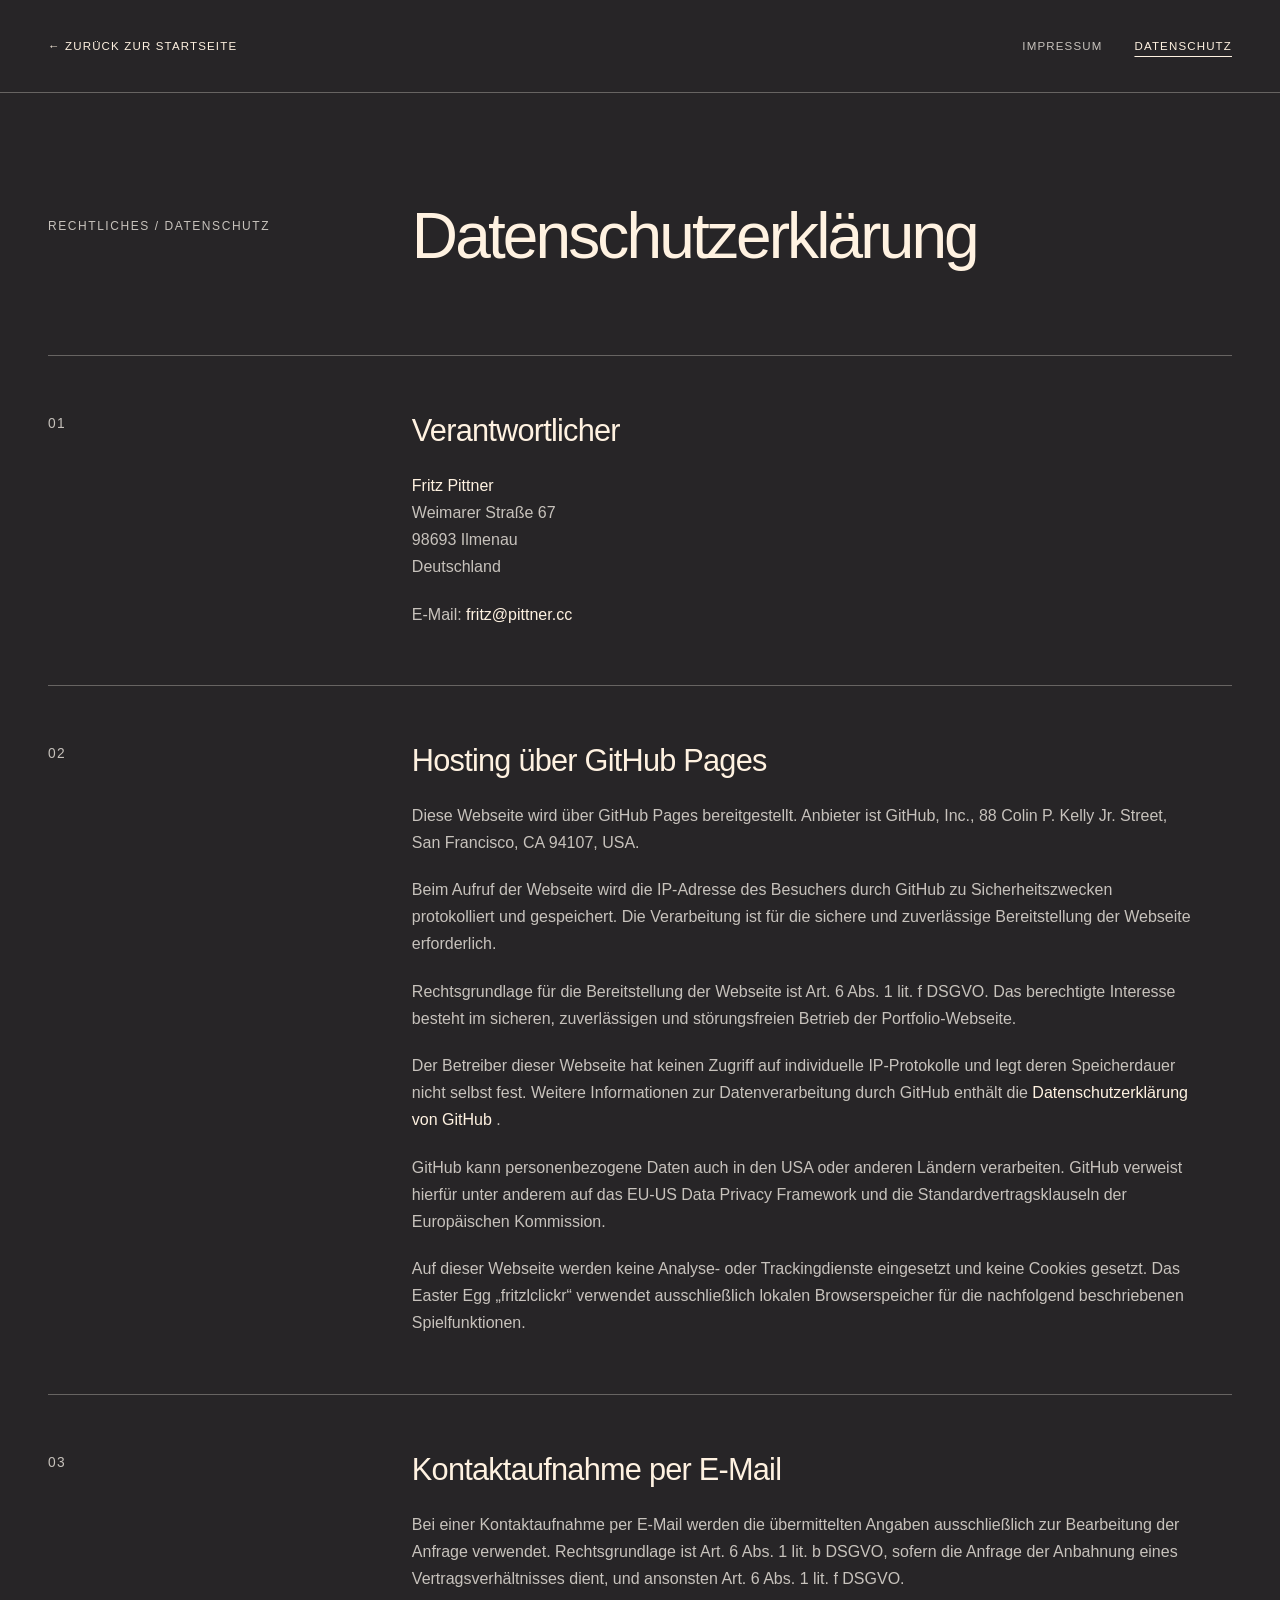
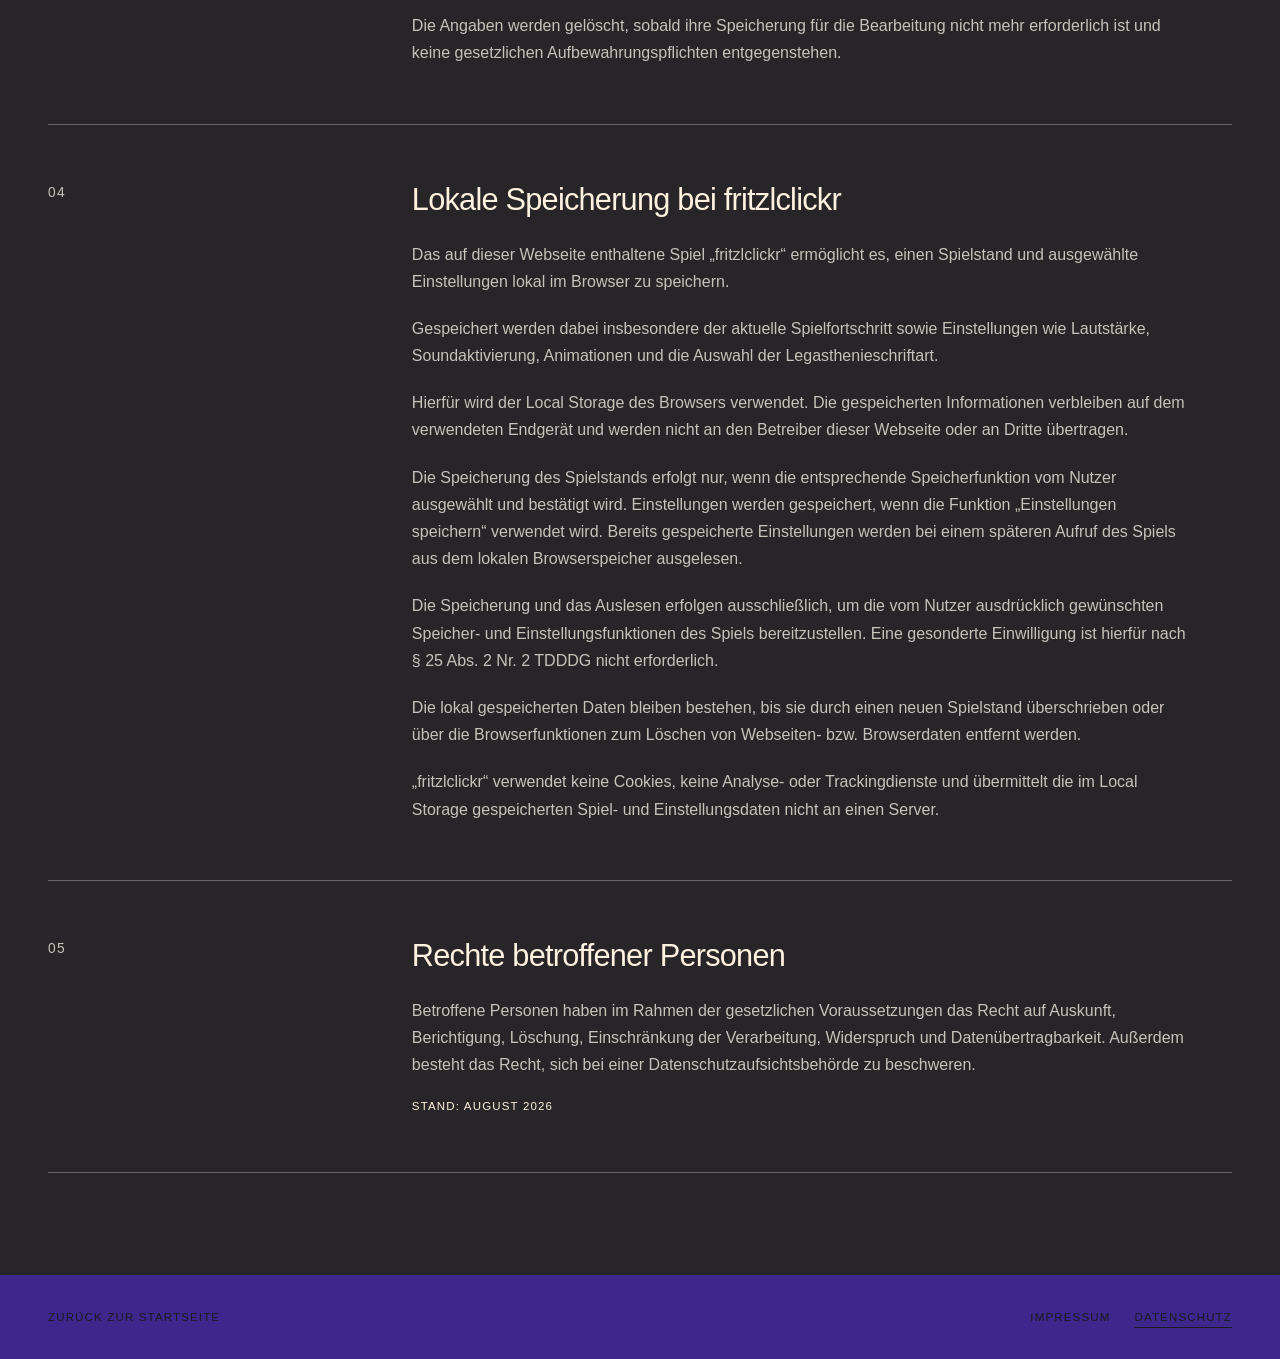
==== commit 62a55355: "Add files via upload" ====
--- a/datenschutz.html
+++ b/datenschutz.html
@@ -12,15 +12,16 @@
 
   <meta
     name="description"
-    content="Datenschutzerklärung der Portfolio-Webseite von Fritz Müller."
+    content="Datenschutzerklärung der Portfolio-Webseite von Fritz Pittner."
   />
 
   <title>Fritz Pittner | Datenschutzerklärung</title>
+
   <link
-  rel="icon"
-  href="img/icon.svg"
-  type="image/svg+xml"
-/>
+    rel="icon"
+    href="img/icon.svg"
+    type="image/svg+xml"
+  />
 
   <link
     rel="stylesheet"
@@ -75,7 +76,10 @@
         RECHTLICHES / DATENSCHUTZ
       </p>
 
-      <h1 class="privacy-heading" style="font-size: clamp(2.5rem, 5vw, 5rem);">
+      <h1
+        class="privacy-heading"
+        style="font-size: clamp(2.5rem, 5vw, 5rem);"
+      >
         Datenschutzerklärung
       </h1>
     </header>
@@ -174,8 +178,11 @@
         </p>
 
         <p>
-          Diese Webseite setzt keine Cookies und verwendet keine
-          Analyse- oder Trackingdienste.
+          Auf dieser Webseite werden keine Analyse- oder
+          Trackingdienste eingesetzt und keine Cookies gesetzt.
+          Das Easter Egg „fritzlclickr“ verwendet ausschließlich
+          lokalen Browserspeicher für die nachfolgend beschriebenen
+          Spielfunktionen.
         </p>
       </div>
     </section>
@@ -201,15 +208,87 @@
           Angaben ausschließlich zur Bearbeitung der Anfrage verwendet.
           Rechtsgrundlage ist Art. 6 Abs. 1 lit. b DSGVO, sofern die
           Anfrage der Anbahnung eines Vertragsverhältnisses dient, und
-          ansonsten Art. 6 Abs. 1 lit. f DSGVO. Die Angaben werden
-          gelöscht, sobald ihre Speicherung für die Bearbeitung nicht
-          mehr erforderlich ist und keine gesetzlichen
+          ansonsten Art. 6 Abs. 1 lit. f DSGVO.
+        </p>
+
+        <p>
+          Die Angaben werden gelöscht, sobald ihre Speicherung für die
+          Bearbeitung nicht mehr erforderlich ist und keine gesetzlichen
           Aufbewahrungspflichten entgegenstehen.
         </p>
       </div>
     </section>
 
     <!-- ========================================= -->
+    <!-- SECTION: FRITZLCLICKR / LOCAL STORAGE     -->
+    <!-- ========================================= -->
+    <section class="privacy-section">
+      <p
+        class="privacy-section-number"
+        aria-hidden="true"
+      >
+        04
+      </p>
+
+      <div class="privacy-section-content">
+        <h2 class="privacy-section-heading">
+          Lokale Speicherung bei fritzlclickr
+        </h2>
+
+        <p>
+          Das auf dieser Webseite enthaltene Spiel „fritzlclickr“
+          ermöglicht es, einen Spielstand und ausgewählte Einstellungen
+          lokal im Browser zu speichern.
+        </p>
+
+        <p>
+          Gespeichert werden dabei insbesondere der aktuelle
+          Spielfortschritt sowie Einstellungen wie Lautstärke,
+          Soundaktivierung, Animationen und die Auswahl der
+          Legasthenieschriftart.
+        </p>
+
+        <p>
+          Hierfür wird der Local Storage des Browsers verwendet.
+          Die gespeicherten Informationen verbleiben auf dem verwendeten
+          Endgerät und werden nicht an den Betreiber dieser Webseite
+          oder an Dritte übertragen.
+        </p>
+
+        <p>
+          Die Speicherung des Spielstands erfolgt nur, wenn die
+          entsprechende Speicherfunktion vom Nutzer ausgewählt und
+          bestätigt wird. Einstellungen werden gespeichert, wenn die
+          Funktion „Einstellungen speichern“ verwendet wird. Bereits
+          gespeicherte Einstellungen werden bei einem späteren Aufruf
+          des Spiels aus dem lokalen Browserspeicher ausgelesen.
+        </p>
+
+        <p>
+          Die Speicherung und das Auslesen erfolgen ausschließlich,
+          um die vom Nutzer ausdrücklich gewünschten Speicher- und
+          Einstellungsfunktionen des Spiels bereitzustellen.
+          Eine gesonderte Einwilligung ist hierfür nach
+          § 25 Abs. 2 Nr. 2 TDDDG nicht erforderlich.
+        </p>
+
+        <p>
+          Die lokal gespeicherten Daten bleiben bestehen, bis sie durch
+          einen neuen Spielstand überschrieben oder über die
+          Browserfunktionen zum Löschen von Webseiten- bzw.
+          Browserdaten entfernt werden.
+        </p>
+
+        <p>
+          „fritzlclickr“ verwendet keine Cookies, keine Analyse- oder
+          Trackingdienste und übermittelt die im Local Storage
+          gespeicherten Spiel- und Einstellungsdaten nicht an einen
+          Server.
+        </p>
+      </div>
+    </section>
+
+    <!-- ========================================= -->
     <!-- SECTION: BETROFFENENRECHTE                -->
     <!-- ========================================= -->
     <section class="privacy-section">
@@ -217,7 +296,7 @@
         class="privacy-section-number"
         aria-hidden="true"
       >
-        04
+        05
       </p>
 
       <div class="privacy-section-content">
@@ -234,7 +313,7 @@
         </p>
 
         <p class="privacy-date">
-          Stand: Juli 2026
+          Stand: August 2026
         </p>
       </div>
     </section>
@@ -244,21 +323,34 @@
   <!-- ========================================= -->
   <!-- SECTION: DATENSCHUTZ SEITENABSCHLUSS       -->
   <!-- ========================================= -->
-  <footer class="privacy-footer">
+  <footer class="legal-page-footer">
+  <a
+    class="legal-page-footer-link"
+    href="index.html"
+  >
+    ZURÜCK ZUR STARTSEITE
+  </a>
+
+  <nav
+    class="legal-page-footer-navigation"
+    aria-label="Weitere rechtliche Seiten"
+  >
     <a
-      class="privacy-footer-link"
-      href="index.html"
-    >
-      ZURÜCK ZUR STARTSEITE
-    </a>
-
-    <a
-      class="privacy-footer-link"
+      class="legal-page-footer-link"
       href="impressum.html"
     >
       IMPRESSUM
     </a>
-  </footer>
+
+    <a
+      class="legal-page-footer-link"
+      href="datenschutz.html"
+      aria-current="page"
+    >
+      DATENSCHUTZ
+    </a>
+  </nav>
+</footer>
 
 </body>
 </html>
--- a/style.css
+++ b/style.css
@@ -1,2767 +1,3257 @@
-/* ========================================= */
-/* SECTION: ROOT / FARBEN / BASIS            */
-/* ========================================= */
-:root {
-  --color-bg: #272527;
-  --color-text: #fff2e1;
-  --color-highlight: #c7c2bc;
-  --color-panel: #3d278d;
-  --color-panel-text: #1b1a1d;
-
-  --video-width: min(43.4vw, 770px);
-  --video-ratio: 16 / 9;
-
-  --font-large: clamp(2.5rem, 4.8vw, 5.5rem);
-  --font-small: clamp(0.85rem, 1vw, 1rem);
-
-  --page-padding-x: 3rem;
-  --page-padding-y: 2rem;
-
-  --text-gap-tight: 0.35rem;
-
-  --landing-transition-duration: 1000ms;
-  --landing-transition-easing:
-    cubic-bezier(0.55, 0.055, 0.675, 0.19);
-
-  /* ========================================= */
-  /* SECTION: Projekte & Erfahrung Variablen     */
-  /* ========================================= */
-  --experience-font-display: Arial, Helvetica, sans-serif;
-  --experience-font-body: Arial, Helvetica, sans-serif;
-
-  --experience-border-color: rgba(199, 194, 188, 0.4);
-  --experience-text-muted: #c7c2bc;
-  --experience-row-height: 98px;
-
-  --experience-duration-open: 504ms;
-  --experience-duration-close: 260ms;
-  --experience-easing: cubic-bezier(0.22, 1, 0.36, 1);
-  /* ========================================= */
-  /* SECTION: FOOTER VARIABLEN                */
-  /* ========================================= */
-  --footer-wave-height: 2.5rem;
-  --footer-wave-count: 11;
-  --footer-content-width: 1280px;
-
-}
-
-* {
-  box-sizing: border-box;
-  margin: 0;
-  padding: 0;
-}
-
-html {
-  background: var(--color-bg);
-  color: var(--color-text);
-  scroll-behavior: smooth;
-}
-
-body {
-  background: var(--color-bg);
-  color: var(--color-text);
-  font-family: Arial, Helvetica, sans-serif;
-  overflow-x: hidden;
-}
-
-/* ========================================= */
-/* SECTION: PAGE CURTAIN                     */
-/* ========================================= */
-.page-curtain {
-  display: none;
-}
-
-html.js .page-curtain {
-  position: fixed;
-  inset: 0;
-  z-index: 100;
-
-  width: 100%;
-  height: 100%;
-  min-height: 100vh;
-  min-height: 100dvh;
-
-  display: block;
-  overflow: hidden;
-  isolation: isolate;
-
-  overscroll-behavior: none;
-  touch-action: none;
-  pointer-events: auto;
-}
-
-.page-curtain-panel {
-  position: absolute;
-  top: -1px;
-  bottom: -1px;
-
-  width: calc(50% + 2px);
-
-  background: #000;
-
-  backface-visibility: hidden;
-  transform: translate3d(0, 0, 0);
-}
-
-.page-curtain-panel--left {
-  left: -1px;
-}
-
-.page-curtain-panel--right {
-  right: -1px;
-}
-
-html.page-curtain-closed,
-html.page-curtain-closed body {
-  overflow: hidden;
-  overscroll-behavior: none;
-}
-
-html.page-curtain-closed
-.page-curtain-panel--left,
-html.page-curtain-closed
-.page-curtain-panel--right {
-  transform: translate3d(0, 0, 0);
-}
-
-html.page-curtain-opening
-.page-curtain-panel--left {
-  animation:
-    page-curtain-open-left
-    var(--landing-transition-duration)
-    var(--landing-transition-easing)
-    both;
-}
-
-html.page-curtain-opening
-.page-curtain-panel--right {
-  animation:
-    page-curtain-open-right
-    var(--landing-transition-duration)
-    var(--landing-transition-easing)
-    both;
-}
-
-html.page-curtain-open
-.page-curtain {
-  visibility: hidden;
-  pointer-events: none;
-}
-
-html.page-curtain-open
-.page-curtain-panel--left {
-  transform: translate3d(-100%, 0, 0);
-}
-
-html.page-curtain-open
-.page-curtain-panel--right {
-  transform: translate3d(100%, 0, 0);
-}
-
-html.page-curtain-closing
-.page-curtain-panel--left {
-  animation:
-    page-curtain-close-left
-    var(--landing-transition-duration)
-    var(--landing-transition-easing)
-    both;
-}
-
-html.page-curtain-closing
-.page-curtain-panel--right {
-  animation:
-    page-curtain-close-right
-    var(--landing-transition-duration)
-    var(--landing-transition-easing)
-    both;
-}
-
-@keyframes page-curtain-open-left {
-  from {
-    transform: translate3d(0, 0, 0);
-  }
-
-  to {
-    transform: translate3d(-100%, 0, 0);
-  }
-}
-
-@keyframes page-curtain-open-right {
-  from {
-    transform: translate3d(0, 0, 0);
-  }
-
-  to {
-    transform: translate3d(100%, 0, 0);
-  }
-}
-
-@keyframes page-curtain-close-left {
-  from {
-    transform: translate3d(-100%, 0, 0);
-  }
-
-  to {
-    transform: translate3d(0, 0, 0);
-  }
-}
-
-@keyframes page-curtain-close-right {
-  from {
-    transform: translate3d(100%, 0, 0);
-  }
-
-  to {
-    transform: translate3d(0, 0, 0);
-  }
-}
-
-/* ========================================= */
-/* SECTION: PAGE CURTAIN REDUCED MOTION      */
-/* ========================================= */
-@media (prefers-reduced-motion: reduce) {
-  html.page-curtain-opening
-  .page-curtain-panel--left,
-  html.page-curtain-opening
-  .page-curtain-panel--right,
-  html.page-curtain-closing
-  .page-curtain-panel--left,
-  html.page-curtain-closing
-  .page-curtain-panel--right {
-    animation-duration: 20ms;
-  }
-}
-
-/* ========================================= */
-/* SECTION: SCROLLBAR AUSBLENDEN             */
-/* ========================================= */
-html,
-body {
-  scrollbar-width: none;
-  -ms-overflow-style: none;
-}
-
-html::-webkit-scrollbar,
-body::-webkit-scrollbar {
-  display: none;
-}
-
-/* ========================================= */
-/* SECTION: PAGE GRID                        */
-/* ========================================= */
-.page-grid {
-  display: grid;
-  grid-template-columns: 1fr;
-}
-
-/* ========================================= */
-/* SECTION: LANDING                          */
-/* ========================================= */
-.landing {
-  position: relative;
-  height: 500vh;
-}
-
-.landing-sticky {
-  position: sticky;
-  top: 0;
-  z-index: 2;
-  height: 100vh;
-
-  display: grid;
-  place-items: center;
-
-  padding:
-    var(--page-padding-y)
-    var(--page-padding-x);
-}
-
-.landing-frame {
-  position: relative;
-
-  width: 100%;
-  height: 100%;
-
-  display: grid;
-  place-items: center;
-}
-
-/* ========================================= */
-/* SECTION: LANDING NAVIGATION               */
-/* ========================================= */
-.landing-topbar {
-  position: sticky;
-  top: 3vh;
-  z-index: 4;
-
-  height: 1px;
-
-  margin-right:
-    clamp(0.5rem, 1.2vw, 1.25rem);
-  margin-bottom: -1px;
-  margin-left:
-    clamp(0.5rem, 1.2vw, 1.25rem);
-
-  display: grid;
-  grid-template-columns:
-    auto
-    minmax(0, 1fr)
-    auto
-    auto;
-  align-items: baseline;
-  column-gap:
-    clamp(0.75rem, 1.5vw, 1.5rem);
-
-  pointer-events: auto;
-}
-
-.landing-topbar-name {
-  grid-column: 1;
-  justify-self: start;
-
-  color: var(--color-text);
-
-  font-family:
-    var(--experience-font-display);
-  font-size:
-    clamp(1.725rem, 2.7vw, 3rem);
-  font-weight: 400;
-  letter-spacing: -0.025em;
-}
-
-.landing-topbar-timecode {
-  position: absolute;
-  left: 50%;
-
-  width: 8ch;
-  min-height: 3rem;
-
-  display: inline-flex;
-  align-items: center;
-  justify-content: center;
-
-  color: var(--color-highlight);
-
-  font-family:
-    var(--experience-font-body);
-  font-size:
-    clamp(0.93rem, 1.35vw, 1.35rem);
-  font-weight: 400;
-  letter-spacing: 0.02em;
-
-  font-variant-numeric: tabular-nums;
-  font-feature-settings: "tnum" 1;
-  text-align: center;
-  white-space: nowrap;
-
-  transform: translateX(-50%);
-}
-
-.landing-topbar-timecode,
-.landing-topbar-link {
-  color: var(--color-highlight);
-
-  font-family:
-    var(--experience-font-body);
-  font-size:
-    clamp(0.93rem, 1.35vw, 1.35rem);
-  font-weight: 400;
-  letter-spacing: 0.02em;
-}
-
-.landing-topbar-name,
-.landing-topbar-link {
-  position: relative;
-
-  min-height: 3rem;
-
-  display: inline-flex;
-  align-items: center;
-
-  padding:
-    0.55rem
-    0;
-
-  text-decoration: none;
-
-  transition:
-    opacity 180ms ease,
-    transform 180ms ease;
-}
-
-.landing-topbar-name::after,
-.landing-topbar-link::after {
-  content: "";
-
-  position: absolute;
-  right: 0;
-  bottom: 0.25rem;
-  left: 0;
-
-  height: 1px;
-
-  background: currentColor;
-
-  opacity: 0.35;
-
-  transform: scaleX(0.35);
-  transform-origin: center;
-
-  transition:
-    opacity 180ms ease,
-    transform 180ms ease;
-}
-
-.landing-topbar-timecode {
-  width: 8ch;
-  min-height: 3rem;
-
-  display: inline-flex;
-  align-items: center;
-  justify-content: center;
-  justify-self: center;
-
-  font-variant-numeric: tabular-nums;
-  font-feature-settings: "tnum" 1;
-  text-align: center;
-}
-
-.landing-topbar-link {
-  color: var(--color-highlight);
-  font-family:
-    var(--experience-font-body);
-  font-size:
-    clamp(0.93rem, 1.35vw, 1.35rem);
-  font-weight: 400;
-  letter-spacing: 0.02em;
-  justify-self: auto;
-}
-
-.landing-topbar-link--projects {
-  position: absolute;
-  right: clamp(7.5rem, 16vw, 13rem);
-}
-
-.landing-topbar-link--contact {
-  position: relative;
-  top: 0;
-  right: auto;
-
-  grid-column: 4;
-  justify-self: end;
-  align-self: start;
-}
-
-.landing-topbar-name:hover,
-.landing-topbar-link:hover {
-  opacity: 0.72;
-
-  transform: translateY(-2px);
-}
-
-.landing-topbar-name:hover::after,
-.landing-topbar-link:hover::after,
-.landing-topbar-name:focus-visible::after,
-.landing-topbar-link:focus-visible::after {
-  opacity: 1;
-
-  transform: scaleX(1);
-}
-
-.landing-topbar-name:focus-visible,
-.landing-topbar-link:focus-visible {
-  outline:
-    2px solid
-    currentColor;
-  outline-offset: 4px;
-}
-
-/* ========================================= */
-/* SECTION: LANDING NAVIGATION MOBILE        */
-/* ========================================= */
-@media (max-width: 768px) {
-  .landing-topbar {
-    top: 3vh;
-
-    margin-right: 0.5rem;
-    margin-left: 0.5rem;
-
-    column-gap: 0.55rem;
-  }
-
-  .landing-topbar-name {
-    font-size:
-      clamp(1.2rem, 4.65vw, 1.725rem);
-  }
-
-  .landing-topbar-timecode,
-  .landing-topbar-link {
-    font-size:
-      clamp(
-        0.675rem,
-        2.475vw,
-        1.08rem
-      );
-    letter-spacing: 0.01em;
-  }
-  .landing-topbar-link {
-  right: clamp(5.6rem, 18vw, 8.2rem);
-}
-  .landing-topbar-name,
-  .landing-topbar-timecode,
-  .landing-topbar-link {
-    min-height: 2.75rem;
-  }
-}
-
-/* ========================================= */
-/* SECTION: LANDING NAVIGATION SMALL MOBILE  */
-/* ========================================= */
-@media (max-width: 480px) {
-  .landing-topbar {
-    top: 3vh;
-
-    margin-right: 0.3rem;
-    margin-left: 0.3rem;
-
-    column-gap: 0.35rem;
-  }
-
-  .landing-topbar-name {
-    font-size:
-      clamp(1.05rem, 4.5vw, 1.425rem);
-  }
-
-  .landing-topbar-timecode,
-  .landing-topbar-link {
-    font-size:
-      clamp(0.54rem, 2.25vw, 0.87rem);
-    letter-spacing: 0;
-  }
-  .landing-topbar-link {
-  right: clamp(4.9rem, 19vw, 6.8rem);
-}
-
-  .landing-topbar-name,
-  .landing-topbar-link {
-    padding-top: 0.45rem;
-    padding-bottom: 0.45rem;
-  }
-
-  .landing-topbar-name::after,
-  .landing-topbar-link::after {
-    bottom: 0.2rem;
-  }
-}
-
-/* ========================================= */
-/* SECTION: LANDING SIDE LINES               */
-/* ========================================= */
-.landing-lines {
-  position: fixed;
-  top: 0;
-  left: 0;
-  z-index: 1;
-
-  width: 100vw;
-  height: 100vh;
-
-  overflow: hidden;
-  pointer-events: none;
-
-  opacity: 0;
-}
-
-.landing-lines.is-ready {
-  opacity: 1;
-}
-
-.side-line {
-  position: absolute;
-  top: 0;
-
-  width: 3rem;
-  height: 100%;
-
-  overflow: hidden;
-}
-
-.side-line-left {
-  left: 33.333%;
-  transform: translateX(-50%);
-}
-
-.side-line-right {
-  left: 66.666%;
-  transform: translateX(-50%);
-}
-
-.side-line-track {
-  position: absolute;
-  top: 0;
-  left: 50%;
-
-  display: flex;
-  flex-direction: column;
-  align-items: center;
-  gap: 2.8rem;
-
-  transform:
-    translateX(-50%)
-    translateY(0);
-
-  will-change: transform;
-}
-
-.side-line-track span {
-  display: block;
-
-  color: var(--color-highlight);
-  font-size: 0.78rem;
-  line-height: 1;
-
-  writing-mode: vertical-rl;
-  text-orientation: mixed;
-  white-space: nowrap;
-
-  opacity: 0.35625;
-}
-
-/* ========================================= */
-/* SECTION: VIDEO STAGE                      */
-/* ========================================= */
-.video-stage {
-  position: relative;
-  z-index: 1;
-
-  width: var(--video-width);
-  aspect-ratio: var(--video-ratio);
-
-  display: grid;
-  place-items: center;
-
-  isolation: isolate;
-}
-
-/* ========================================= */
-/* SECTION: VIDEO BACKLIGHT                  */
-/* ========================================= */
-.portfolio-video-glow {
-  position: absolute;
-  inset: 0;
-  z-index: 0;
-
-  width: 100%;
-  height: 100%;
-
-  display: block;
-  object-fit: cover;
-
-  filter:
-    blur(72px)
-    saturate(1.5);
-
-  opacity: 0;
-
-  pointer-events: none;
-
-  transform: scale(1.5);
-  transform-origin: center;
-
-  -webkit-mask-image:
-    radial-gradient(
-      ellipse at center,
-      black 18%,
-      rgba(0, 0, 0, 0.78) 48%,
-      transparent 80%
-    );
-  mask-image:
-    radial-gradient(
-      ellipse at center,
-      black 18%,
-      rgba(0, 0, 0, 0.78) 48%,
-      transparent 80%
-    );
-
-  transition:
-    opacity 360ms ease;
-}
-
-.portfolio-video-glow.is-active {
-  opacity: 0.32;
-}
-
-/* ========================================= */
-/* SECTION: VIDEO BACKLIGHT MOBILE           */
-/* ========================================= */
-@media (max-width: 768px) {
-  .portfolio-video-glow {
-    inset: 0;
-
-    width: 100%;
-    height: 100%;
-
-    filter:
-      blur(44px)
-      saturate(1.2);
-
-    transform: scale(2.2);
-  }
-
-  .portfolio-video-glow.is-active {
-    opacity: 0.16;
-  }
-}
-
-/* ========================================= */
-/* SECTION: VIDEO BACKLIGHT REDUCED MOTION   */
-/* ========================================= */
-@media (prefers-reduced-motion: reduce) {
-  :root {
-    --landing-transition-duration: 20ms;
-  }
-
-  .portfolio-video-glow {
-    transition: none;
-  }
-}
-
-.video-mask {
-  position: absolute;
-  inset: 0;
-  z-index: 1;
-
-  overflow: hidden;
-  isolation: isolate;
-
-  background: #1f1d20;
-}
-
-/* ========================================= */
-/* SECTION: VIDEO CURTAIN LAYERS             */
-/* ========================================= */
-.portfolio-video {
-  position: absolute;
-  inset: 0;
-  z-index: 0;
-
-  width: 101.5%;
-  height: 101.5%;
-
-  display: block;
-  object-fit: cover;
-
-  visibility: hidden;
-
-  background: #1f1d20;
-
-  pointer-events: none;
-}
-
-.portfolio-video.is-active {
-  z-index: 1;
-
-  visibility: visible;
-}
-
-.portfolio-video.is-incoming {
-  z-index: 2;
-
-  visibility: visible;
-
-  will-change:
-    clip-path,
-    mask-size;
-}
-
-.portfolio-video.is-entering-next {
-  clip-path:
-    inset(0 50% 0 50%);
-}
-
-.portfolio-video.is-entering-next.is-animating {
-  animation:
-    landing-curtain-next
-    var(--landing-transition-duration)
-    var(--landing-transition-easing)
-    both;
-}
-
-.portfolio-video.is-entering-previous {
-  clip-path: none;
-
-  -webkit-mask-image:
-    linear-gradient(#000 0 0),
-    linear-gradient(#000 0 0);
-  -webkit-mask-position:
-    left center,
-    right center;
-  -webkit-mask-repeat:
-    no-repeat,
-    no-repeat;
-  -webkit-mask-size:
-    0% 100%,
-    0% 100%;
-
-  mask-image:
-    linear-gradient(#000 0 0),
-    linear-gradient(#000 0 0);
-  mask-position:
-    left center,
-    right center;
-  mask-repeat:
-    no-repeat,
-    no-repeat;
-  mask-size:
-    0% 100%,
-    0% 100%;
-}
-
-.portfolio-video.is-entering-previous.is-animating {
-  animation:
-    landing-curtain-previous
-    var(--landing-transition-duration)
-    var(--landing-transition-easing)
-    both;
-}
-
-@keyframes landing-curtain-next {
-  from {
-    clip-path:
-      inset(0 50% 0 50%);
-  }
-
-  to {
-    clip-path:
-      inset(0 0 0 0);
-  }
-}
-
-@keyframes landing-curtain-previous {
-  from {
-    -webkit-mask-size:
-      0% 100%,
-      0% 100%;
-
-    mask-size:
-      0% 100%,
-      0% 100%;
-  }
-
-  to {
-    -webkit-mask-size:
-      50% 100%,
-      50% 100%;
-
-    mask-size:
-      50% 100%,
-      50% 100%;
-  }
-}
-
-/* ========================================= */
-/* SECTION: VIDEO OVERLAY                    */
-/* ========================================= */
-.video-overlay {
-  position: absolute;
-  inset: 0;
-  z-index: 2;
-
-  overflow: visible;
-  pointer-events: none;
-}
-
-.overlay-large,
-.overlay-small {
-  position: absolute;
-
-  color: var(--color-text);
-  line-height: 1;
-}
-
-.overlay-large {
-  width: min(40vw, 32rem);
-
-  font-size: var(--font-large);
-  font-weight: 600;
-  letter-spacing: 0.01em;
-  line-height: 0.95;
-
-  white-space: nowrap;
-  word-break: normal;
-  overflow-wrap: normal;
-  hyphens: none;
-}
-
-.overlay-small {
-  color: var(--color-highlight);
-  font-size:
-    clamp(0.935rem, 1.2vw, 1.2rem);
-  letter-spacing: 0.02em;
-
-  white-space: nowrap;
-}
-
-/* ========================================= */
-/* SECTION: LANDING LETTER ROLL              */
-/* ========================================= */
-.landing-letter {
-  --word-fit-scale: 1;
-  --landing-word-area-width: auto;
-
-  width: var(--landing-word-area-width);
-  min-width: 0;
-
-  overflow: hidden;
-}
-
-.overlay-large.landing-letter {
-  height: 1.14em;
-}
-
-.overlay-small.landing-letter {
-  height: 1.3em;
-}
-
-.landing-letter-track {
-  position: relative;
-
-  width: 100%;
-  height: 100%;
-  min-width: 0;
-
-  display: grid;
-
-  transform: translateY(0);
-}
-
-.landing-letter-value {
-  position: relative;
-  grid-area: 1 / 1;
-
-  width: 100%;
-  height: 100%;
-  min-width: 0;
-
-  display: flex;
-  align-items: center;
-
-  color: inherit;
-
-  font: inherit;
-  line-height: inherit;
-  letter-spacing: inherit;
-  text-align: inherit;
-  white-space: nowrap;
-}
-
-.overlay-left
-.landing-letter-value,
-.overlay-top-right
-.landing-letter-value {
-  justify-content: flex-end;
-}
-
-.overlay-right
-.landing-letter-value,
-.overlay-top-left
-.landing-letter-value {
-  justify-content: flex-start;
-}
-
-.overlay-bottom-center
-.landing-letter-value {
-  justify-content: center;
-}
-
-.landing-letter-fit {
-  --word-fit-scale: 1;
-  --word-fit-size: 1em;
-
-  display: inline-block;
-  flex: 0 0 auto;
-
-  max-width: none;
-
-  font: inherit;
-  font-size:
-    var(
-      --word-fit-size,
-      1em
-    );
-  line-height: 1.08;
-  letter-spacing: inherit;
-
-  text-align: inherit;
-  white-space: nowrap;
-
-  transform-origin: center;
-}
-
-html.js
-.video-overlay:not(.is-word-fit-ready)
-.landing-letter-fit {
-  visibility: hidden;
-}
-
-.landing-letter-track.roll-up
-.landing-letter-next {
-  transform: translateY(100%);
-}
-
-.landing-letter-track.roll-down
-.landing-letter-next {
-  transform: translateY(-100%);
-}
-
-.landing-letter-track.roll-up.is-animating {
-  animation:
-    landing-letter-roll-up
-    var(--landing-transition-duration)
-    var(--landing-transition-easing)
-    both;
-}
-
-.landing-letter-track.roll-down.is-animating {
-  animation:
-    landing-letter-roll-down
-    var(--landing-transition-duration)
-    var(--landing-transition-easing)
-    both;
-}
-
-@keyframes landing-letter-roll-up {
-  from {
-    transform: translateY(0);
-  }
-
-  to {
-    transform: translateY(-100%);
-  }
-}
-
-@keyframes landing-letter-roll-down {
-  from {
-    transform: translateY(0);
-  }
-
-  to {
-    transform: translateY(100%);
-  }
-}
-
-/* ========================================= */
-/* SECTION: OVERLAY POSITIONING              */
-/* ========================================= */
-.overlay-left {
-  top: 50%;
-  right: calc(100% + var(--text-gap-tight));
-
-  text-align: right;
-
-  transform: translateY(-50%);
-}
-
-.overlay-right {
-  top: 50%;
-  left: calc(100% + var(--text-gap-tight));
-
-  text-align: left;
-
-  transform: translateY(-50%);
-}
-
-.overlay-top-left {
-  bottom: calc(100% + var(--text-gap-tight));
-  left: 0;
-}
-
-.overlay-top-right {
-  right: 0;
-  bottom: calc(100% + var(--text-gap-tight));
-
-  text-align: right;
-}
-
-.overlay-bottom-center {
-  top: calc(100% + var(--text-gap-tight));
-  left: 50%;
-
-  font-style: italic;
-  text-align: center;
-
-  transform: translateX(-50%);
-}
-
-/* ========================================= */
-/* SECTION: PROJEKTE & ERFAHRUNG             */
-/* ========================================= */
-.experience-section {
-  position: relative;
-
-  width: 100%;
-
-  background: var(--color-bg);
-  color: var(--color-text);
-}
-
-.experience-container {
-  width: min(100%, 1280px);
-
-  margin: 0 auto;
-  padding:
-    clamp(5.6rem, 8vw, 8.8rem)
-    var(--page-padding-x)
-    clamp(6rem, 8vw, 9rem);
-}
-
-/* ========================================= */
-/* SECTION: EXPERIENCE HEADER                */
-/* ========================================= */
-.experience-header {
-  display: grid;
-  grid-template-columns: 1fr;
-  grid-template-areas:
-    "eyebrow"
-    "heading"
-    "intro";
-
-  margin-bottom: clamp(4rem, 7vw, 7rem);
-}
-
-.experience-eyebrow {
-  grid-area: eyebrow;
-
-  padding-top: 0.7rem;
-
-  color: var(--experience-text-muted);
-
-  font-family: var(--experience-font-display);
-  font-size: 0.75rem;
-  line-height: 1.3;
-  letter-spacing: 0.13em;
-
-  text-transform: uppercase;
-}
-
-.experience-heading {
-  grid-area: heading;
-
-  max-width: 900px;
-
-  color: var(--color-text);
-
-  font-family: var(--experience-font-body);
-  font-size: clamp(3rem, 6.5vw, 7.5rem);
-  font-weight: 400;
-  line-height: 0.9;
-  letter-spacing: -0.045em;
-  grid-area: heading;
-
-  width: 100%;
-  max-width: 900px;
-
-  justify-self: center;
-
-  text-align: center;
-
-  margin-right: auto;
-  margin-left: auto;
-}
-
-.experience-intro {
-  grid-area: intro;
-
-  width: 100%;
-  max-width: 680px;
-
-  justify-self: center;
-
-  margin-top: 2rem;
-  margin-right: auto;
-  margin-left: auto;
-
-  text-align: center;
-
-  color: var(--experience-text-muted);
-
-  font-family: var(--experience-font-body);
-  font-size: clamp(1rem, 1.3vw, 1.15rem);
-  line-height: 1.55;
-}
-
-/* ========================================= */
-/* SECTION: EXPERIENCE ACCORDION             */
-/* ========================================= */
-.experience-accordion {
-  width: 100%;
-}
-
-.experience-item {
-  border-bottom:
-    1px solid
-    rgba(27, 26, 29, 0.42);
-}
-
-.experience-item:first-child {
-  border-top:
-    1px solid
-    rgba(27, 26, 29, 0.42);
-}
-
-.experience-item-heading {
-  font: inherit;
-}
-
-/* ========================================= */
-/* SECTION: EXPERIENCE CLOSED ROW            */
-/* ========================================= */
-.experience-trigger {
-  width: 100%;
-  min-height: var(--experience-row-height);
-
-  display: grid;
-  grid-template-columns:
-    minmax(10rem, 0.85fr)
-    minmax(20rem, 2.4fr)
-    minmax(9rem, 0.85fr)
-    2rem;
-  align-items: center;
-  gap: clamp(1rem, 2.5vw, 2.5rem);
-
-  padding: 1rem clamp(1rem, 2vw, 1.75rem);
-
-  border: 0;
-  border-radius: 0;
-
-  background: var(--color-panel);
-  color: var(--color-panel-text);
-
-  font: inherit;
-  text-align: left;
-
-  cursor: pointer;
-
-  transition:
-    background-color 180ms ease,
-    padding 180ms ease;
-}
-
-.experience-trigger:hover {
-  padding-right: clamp(1.25rem, 2.4vw, 2.15rem);
-  padding-left: clamp(1.25rem, 2.4vw, 2.15rem);
-
-  background: color-mix(
-    in srgb,
-    var(--color-panel) 90%,
-    white 10%
-  );
-}
-
-.experience-trigger:focus-visible {
-  position: relative;
-  z-index: 1;
-
-  outline:
-    2px solid
-    var(--color-panel-text);
-  outline-offset: -5px;
-}
-
-.experience-row-meta {
-  min-width: 0;
-
-  display: grid;
-  grid-template-columns: 2.75rem 1fr;
-  align-items: baseline;
-  gap: 0.75rem;
-}
-
-.experience-number,
-.experience-period,
-.experience-project-roles,
-.experience-category {
-  font-family: var(--experience-font-display);
-  line-height: 1.35;
-  letter-spacing: 0.1em;
-
-  text-transform: uppercase;
-}
-
-/* Nummer, Zeitraum und Medium: 20 % größer */
-.experience-number,
-.experience-period,
-.experience-category {
-  font-size: 0.86rem;
-}
-
-/* Rollen bleiben in der bisherigen Größe */
-.experience-project-roles {
-  font-size: 0.72rem;
-}
-
-.experience-number {
-  color: var(--color-panel-text);
-}
-
-.experience-period,
-.experience-project-roles,
-.experience-category {
-  color: rgba(27, 26, 29, 0.68);
-}
-
-.experience-row-identity {
-  min-width: 0;
-
-  display: flex;
-  flex-direction: column;
-  justify-content: center;
-  gap: 0.5rem;
-}
-
-.experience-project-name {
-  color: var(--color-panel-text);
-
-  font-family: var(--experience-font-body);
-  font-size: clamp(1.45rem, 2.4vw, 2.35rem);
-  font-weight: 400;
-  line-height: 1;
-  letter-spacing: -0.025em;
-
-  overflow-wrap: anywhere;
-}
-
-.experience-project-roles {
-  display: block;
-}
-
-.experience-category {
-  justify-self: end;
-
-  text-align: right;
-}
-
-/* ========================================= */
-/* SECTION: EXPERIENCE PLUS / MINUS          */
-/* ========================================= */
-.experience-symbol {
-  position: relative;
-
-  width: 1.4rem;
-  height: 1.4rem;
-
-  display: block;
-  justify-self: end;
-}
-
-.experience-symbol::before,
-.experience-symbol::after {
-  content: "";
-
-  position: absolute;
-  top: 50%;
-  left: 50%;
-
-  width: 100%;
-  height: 1px;
-
-  background: currentColor;
-
-  transform:
-    translate(-50%, -50%)
-    rotate(0deg);
-
-  transition:
-    transform
-    var(--experience-duration-close)
-    var(--experience-easing),
-    opacity
-    var(--experience-duration-close)
-    var(--experience-easing);
-}
-
-.experience-symbol::after {
-  transform:
-    translate(-50%, -50%)
-    rotate(90deg);
-}
-
-.experience-item.is-open
-.experience-symbol::before,
-.experience-item.is-open
-.experience-symbol::after {
-  transition:
-    transform
-    var(--experience-duration-open)
-    var(--experience-easing),
-    opacity
-    var(--experience-duration-open)
-    var(--experience-easing);
-}
-
-.experience-item.is-open
-.experience-symbol::after {
-  opacity: 0;
-
-  transform:
-    translate(-50%, -50%)
-    rotate(90deg)
-    scaleX(0);
-}
-
-/* ========================================= */
-/* SECTION: EXPERIENCE OPEN PANEL            */
-/* ========================================= */
-.experience-panel {
-  display: grid;
-  grid-template-rows: 0fr;
-
-  visibility: hidden;
-  background: var(--color-bg);
-
-  transition:
-    grid-template-rows
-    var(--experience-duration-close)
-    var(--experience-easing),
-    visibility
-    0s
-    linear
-    var(--experience-duration-close);
-}
-
-.experience-item.is-open
-.experience-panel {
-  grid-template-rows: 1fr;
-
-  visibility: visible;
-
-  transition:
-    grid-template-rows
-    var(--experience-duration-open)
-    var(--experience-easing),
-    visibility
-    0s
-    linear
-    0s;
-}
-
-.experience-panel-inner {
-  min-height: 0;
-  overflow: hidden;
-
-  opacity: 0;
-  transform: translateY(-0.5rem);
-
-  transition:
-    opacity
-    calc(var(--experience-duration-close) * 0.7)
-    ease,
-    transform
-    var(--experience-duration-close)
-    var(--experience-easing);
-}
-
-.experience-item.is-open
-.experience-panel-inner {
-  opacity: 1;
-  transform: translateY(0);
-
-  transition:
-    opacity
-    calc(var(--experience-duration-open) * 0.75)
-    ease
-    80ms,
-    transform
-    var(--experience-duration-open)
-    var(--experience-easing);
-}
-
-/* ========================================= */
-/* SECTION: EXPERIENCE PROJECT CONTENT       */
-/* ========================================= */
-.experience-project-layout {
-  display: grid;
-  grid-template-columns:
-    minmax(0, 3fr)
-    minmax(280px, 2fr);
-  align-items: start;
-  gap: clamp(2.5rem, 5vw, 4rem);
-
-  padding:
-    clamp(2.75rem, 5vw, 4.5rem)
-    clamp(1.5rem, 3vw, 3rem);
-
-  background: var(--color-bg);
-  color: var(--color-text);
-}
-.experience-project-layout--no-image {
-  grid-template-columns: minmax(0, 1fr);
-}
-
-.experience-project-layout--no-image
-.experience-project-copy {
-  max-width: 900px;
-}
-
-.experience-project-copy {
-  max-width: 740px;
-}
-
-.experience-description {
-  max-width: 60ch;
-  margin-bottom: 2rem;
-
-  color: var(--color-text);
-
-  font-family: var(--experience-font-body);
-  font-size: clamp(1.15rem, 1.8vw, 1.55rem);
-  line-height: 1.4;
-  letter-spacing: -0.015em;
-}
-
-.experience-points {
-  display: grid;
-  gap: 0.65rem;
-
-  margin-bottom: 2.25rem;
-
-  color: var(--color-highlight);
-
-  list-style: none;
-}
-
-.experience-points li {
-  position: relative;
-
-  padding-left: 1.25rem;
-
-  font-family: var(--experience-font-body);
-  font-size: 0.98rem;
-  line-height: 1.45;
-}
-
-.experience-points li::before {
-  content: "–";
-
-  position: absolute;
-  top: 0;
-  left: 0;
-
-  color: var(--color-text);
-}
-
-.experience-competencies {
-  padding-top: 1.2rem;
-
-  border-top:
-    1px solid
-    var(--experience-border-color);
-
-  color: var(--color-highlight);
-
-  font-family: var(--experience-font-display);
-  font-size: 0.72rem;
-  line-height: 1.5;
-  letter-spacing: 0.1em;
-
-  text-transform: uppercase;
-}
-
-.experience-media {
-  width: 80%;
-  aspect-ratio: 11 / 16;
-
-  margin: 0;
-
-  overflow: hidden;
-  justify-self: center;
-}
-.experience-image--zoom {
-  transform: scale(1.1);
-}
-
-.experience-image {
-  width: 100%;
-  height: 100%;
-
-  display: block;
-  object-fit: cover;
-  object-position: center;
-
-  background: rgba(199, 194, 188, 0.1);
-}
-
-/* ========================================= */
-/* SECTION: EXPERIENCE TOOLS                 */
-/* ========================================= */
-.experience-tools-layout {
-  display: grid;
-  grid-template-columns: repeat(3, minmax(0, 1fr));
-  gap: clamp(2rem, 5vw, 5rem);
-
-  padding:
-    clamp(2.75rem, 5vw, 4.5rem)
-    clamp(1.5rem, 3vw, 3rem);
-
-  background: var(--color-bg);
-  color: var(--color-text);
-}
-
-.experience-tools-group {
-  padding-top: 1rem;
-
-  border-top:
-    1px solid
-    var(--experience-border-color);
-}
-
-.experience-tools-heading {
-  margin-bottom: 1rem;
-
-  color: var(--color-highlight);
-
-  font-family: var(--experience-font-display);
-  font-size: 0.72rem;
-  font-weight: 400;
-  line-height: 1.35;
-  letter-spacing: 0.11em;
-
-  text-transform: uppercase;
-}
-
-.experience-tools-list {
-  color: var(--color-text);
-
-  font-family: var(--experience-font-body);
-  font-size: clamp(1rem, 1.5vw, 1.25rem);
-  line-height: 1.55;
-}
-
-/* ========================================= */
-/* SECTION: EXPERIENCE CV DOWNLOAD           */
-/* ========================================= */
-.experience-cv {
-  display: grid;
-  grid-template-columns: 1fr auto;
-  align-items: end;
-  gap: 2rem;
-
-  padding: 2.5rem 0;
-
-  border-bottom:
-    1px solid
-    var(--experience-border-color);
-}
-
-.experience-cv-meta {
-  display: grid;
-  gap: 0.5rem;
-}
-
-.experience-cv-label,
-.experience-cv-details {
-  font-family: var(--experience-font-display);
-  font-size: 0.72rem;
-  line-height: 1.4;
-  letter-spacing: 0.1em;
-
-  text-transform: uppercase;
-}
-
-.experience-cv-label {
-  color: var(--color-text);
-}
-
-.experience-cv-details {
-  color: var(--experience-text-muted);
-}
-
-.experience-cv-link {
-  display: inline-flex;
-  align-items: center;
-  gap: 0.65rem;
-
-  padding-bottom: 0.25rem;
-
-  border-bottom:
-    1px solid
-    var(--experience-text-muted);
-
-  color: var(--color-text);
-
-  font-family: var(--experience-font-body);
-  font-size: 1rem;
-  line-height: 1.3;
-
-  text-decoration: none;
-
-  transition:
-    color 180ms ease,
-    border-color 180ms ease,
-    gap 180ms ease;
-}
-
-.experience-cv-link:hover {
-  gap: 1rem;
-
-  border-color: var(--color-text);
-}
-
-.experience-cv-link:focus-visible {
-  outline: 1px solid var(--color-text);
-  outline-offset: 5px;
-}
-
-/* ========================================= */
-/* SECTION: EXPERIENCE TABLET                */
-/* ========================================= */
-@media (max-width: 1024px) {
-  .experience-container {
-    padding-right: 2rem;
-    padding-left: 2rem;
-  }
-
-  .experience-trigger {
-    grid-template-columns:
-      minmax(9rem, 0.8fr)
-      minmax(16rem, 2fr)
-      minmax(8rem, 0.8fr)
-      1.75rem;
-
-    gap: 1.5rem;
-  }
-
-  .experience-project-layout {
-    grid-template-columns:
-      minmax(0, 3fr)
-      minmax(240px, 2fr);
-
-    gap: 2.5rem;
-  }
-}
-
-/* ========================================= */
-/* SECTION: EXPERIENCE MOBILE                */
-/* ========================================= */
-@media (max-width: 768px) {
-  .experience-container {
-  padding:
-    4.8rem
-    1.25rem
-    5rem;
-}
-
-  .experience-header {
-    display: block;
-
-    margin-bottom: 4rem;
-  }
-
-  .experience-eyebrow {
-    margin-bottom: 1.25rem;
-    padding-top: 0;
-  }
-
-  .experience-heading {
-    font-size: clamp(2.8rem, 14vw, 5rem);
-    line-height: 0.92;
-  }
-
-  .experience-intro {
-    margin-top: 1.5rem;
-  }
-
-  .experience-trigger {
-    min-height: 112px;
-
-    grid-template-columns: minmax(0, 1fr) 2rem;
-    grid-template-areas:
-      "meta symbol"
-      "identity symbol"
-      "category symbol";
-    gap: 0.55rem 1rem;
-
-    padding: 1.25rem 0;
-  }
-
-  .experience-trigger:hover {
-    padding-right: 0;
-    padding-left: 0;
-
-    background: transparent;
-  }
-
-  .experience-row-meta {
-    grid-area: meta;
-
-    display: flex;
-    align-items: center;
-    gap: 0.65rem;
-  }
-
-  .experience-number::after {
-    content: "/";
-    margin-left: 0.65rem;
-  }
-
-  .experience-row-identity {
-    grid-area: identity;
-
-    gap: 0.4rem;
-  }
-
-  .experience-project-name {
-    padding-right: 1rem;
-
-    font-size: clamp(1.45rem, 7vw, 2rem);
-  }
-
-  .experience-category {
-    grid-area: category;
-    justify-self: start;
-
-    text-align: left;
-  }
-
-  .experience-symbol {
-    grid-area: symbol;
-    align-self: center;
-  }
-
-  .experience-project-layout {
-    display: block;
-
-    padding:
-      2.5rem
-      1.25rem
-      3rem;
-  }
-
-  .experience-media {
-    display: block;
-  }
-
-  .experience-description {
-    margin-bottom: 1.75rem;
-
-    font-size: 1.2rem;
-  }
-
-  .experience-tools-layout {
-    grid-template-columns: 1fr;
-    gap: 2.25rem;
-
-    padding:
-      2.5rem
-      1.25rem
-      3rem;
-  }
-
-  .experience-cv {
-    grid-template-columns: 1fr;
-    align-items: start;
-    gap: 1.5rem;
-  }
-
-  .experience-cv-link {
-    justify-self: start;
-  }
-}
-
-/* ========================================= */
-/* SECTION: EXPERIENCE REDUCED MOTION        */
-/* ========================================= */
-@media (prefers-reduced-motion: reduce) {
-  .landing-topbar-link,
-  .experience-trigger,
-  .experience-symbol::before,
-  .experience-symbol::after,
-  .experience-panel,
-  .experience-panel-inner,
-  .experience-cv-link {
-    transition-duration: 0.01ms !important;
-    transition-delay: 0ms !important;
-  }
-}
-
-/* ========================================= */
-/* SECTION: FOOTER                           */
-/* ========================================= */
-.footer {
-  position: relative;
-
-  width: 100%;
-  margin: 0;
-  padding: 0;
-
-  overflow: hidden;
-
-  background:
-    linear-gradient(
-      to bottom,
-      transparent 0,
-      transparent var(--footer-wave-height),
-      var(--color-panel) var(--footer-wave-height),
-      var(--color-panel) 100%
-    );
-  color: var(--color-panel-text);
-}
-
-/* ========================================= */
-/* SECTION: FOOTER WAVE                      */
-/* ========================================= */
-.footer-wave {
-  position: relative;
-
-  width: 100%;
-  height: var(--footer-wave-height);
-
-  overflow: hidden;
-
-  background: transparent;
-}
-
-.footer-wave::before {
-  content: "";
-
-  position: absolute;
-  inset: 0;
-
-  background-color: transparent;
-  background-image:
-    url("data:image/svg+xml,%3Csvg xmlns='http://www.w3.org/2000/svg' viewBox='0 0 100 24' preserveAspectRatio='none'%3E%3Cpath d='M0 0 A50 13 0 0 0 100 0 V24 H0 Z' fill='%233d278d'/%3E%3C/svg%3E");
-  background-repeat: repeat-x;
-  background-position: 0 100%;
-  background-size:
-    calc(100vw / var(--footer-wave-count))
-    100%;
-
-  animation:
-    footer-wave-slide
-    24s
-    linear
-    infinite;
-
-  will-change: background-position;
-}
-
-@keyframes footer-wave-slide {
-  from {
-    background-position: 0 100%;
-  }
-
-  to {
-    background-position: 100vw 100%;
-  }
-}
-
-/* ========================================= */
-/* SECTION: FOOTER CONTENT                   */
-/* ========================================= */
-.footer-inner {
-  width: min(100%, var(--footer-content-width));
-
-  margin: 0 auto;
-  padding:
-    clamp(1.4rem, 2.2vw, 2rem)
-    var(--page-padding-x)
-    clamp(1.2rem, 1.8vw, 1.6rem);
-}
-
-.footer-primary {
-  display: grid;
-  grid-template-columns:
-    minmax(15rem, 1.25fr)
-    minmax(16rem, auto)
-    minmax(10rem, 0.75fr);
-  align-items: center;
-  gap: clamp(1.5rem, 4vw, 4rem);
-}
-
-.footer-identity {
-  min-width: 0;
-
-  display: grid;
-  gap: 0.45rem;
-}
-
-.footer-name {
-  color: var(--color-panel-text);
-
-  font-family: var(--experience-font-body);
-  font-size: clamp(1.35rem, 2vw, 2rem);
-  font-weight: 400;
-  line-height: 1;
-  letter-spacing: -0.025em;
-}
-
-.footer-roles {
-  color: var(--color-panel-text);
-
-  font-family: var(--experience-font-display);
-  font-size: 0.72rem;
-  line-height: 1.4;
-  letter-spacing: 0.1em;
-
-  text-transform: uppercase;
-}
-
-.footer-contact {
-  display: flex;
-  align-items: center;
-  justify-content: center;
-  gap: clamp(1rem, 2.5vw, 2.5rem);
-}
-
-.footer-back-to-top {
-  display: flex;
-  justify-content: flex-end;
-}
-
-/* ========================================= */
-/* SECTION: FOOTER LINKS                     */
-/* ========================================= */
-.footer-link {
-  min-height: 2.75rem;
-
-  display: inline-flex;
-  align-items: center;
-
-  padding: 0.35rem 0;
-
-  color: var(--color-panel-text);
-
-  font-family: var(--experience-font-display);
-  font-size: 0.78rem;
-  line-height: 1.2;
-  letter-spacing: 0.09em;
-
-  text-decoration-line: underline;
-  text-decoration-color: transparent;
-  text-decoration-thickness: 1px;
-  text-underline-offset: 0.35rem;
-  text-transform: uppercase;
-
-  transition:
-    opacity 180ms ease,
-    transform 180ms ease,
-    text-decoration-color 180ms ease;
-}
-
-.footer-link:hover {
-  opacity: 0.68;
-
-  text-decoration-color: currentColor;
-
-  transform: translateY(-2px);
-}
-
-.footer-link:focus-visible {
-  outline:
-    2px solid
-    var(--color-panel-text);
-  outline-offset: 4px;
-
-  text-decoration-color: currentColor;
-}
-
-.footer-link--top {
-  white-space: nowrap;
-}
-
-/* ========================================= */
-/* SECTION: FOOTER LEGAL                     */
-/* ========================================= */
-.footer-secondary {
-  display: grid;
-  grid-template-columns: 1fr auto;
-  align-items: center;
-  gap: 2rem;
-
-  margin-top: 1rem;
-  padding-top: 0.85rem;
-
-  border-top:
-    1px solid
-    rgba(27, 26, 29, 0.42);
-}
-
-.footer-copyright {
-  color: var(--color-panel-text);
-
-  font-family: var(--experience-font-display);
-  font-size: 0.68rem;
-  line-height: 1.4;
-  letter-spacing: 0.08em;
-
-  text-transform: uppercase;
-}
-
-.footer-legal {
-  display: flex;
-  align-items: center;
-  justify-content: flex-end;
-  gap: 1.5rem;
-}
-
-.footer-link--small {
-  min-height: 2.25rem;
-
-  font-size: 0.68rem;
-}
-
-/* ========================================= */
-/* SECTION: FOOTER TABLET                    */
-/* ========================================= */
-@media (max-width: 1024px) {
-  .footer-inner {
-    padding-right: 2rem;
-    padding-left: 2rem;
-  }
-
-  .footer-primary {
-    grid-template-columns:
-      minmax(0, 1fr)
-      auto;
-    grid-template-areas:
-      "identity top"
-      "contact contact";
-    row-gap: 0.75rem;
-  }
-
-  .footer-identity {
-    grid-area: identity;
-  }
-
-  .footer-contact {
-    grid-area: contact;
-
-    justify-content: flex-start;
-  }
-
-  .footer-back-to-top {
-    grid-area: top;
-  }
-}
-
-/* ========================================= */
-/* SECTION: FOOTER MOBILE                    */
-/* ========================================= */
-@media (max-width: 768px) {
-  :root {
-    --footer-wave-height: 2rem;
-    --footer-wave-count: 7;
-  }
-
-  .footer-inner {
-    padding:
-      1.35rem
-      1.25rem
-      1.15rem;
-  }
-
-  .footer-primary {
-    grid-template-columns: minmax(0, 1fr);
-    grid-template-areas:
-      "identity"
-      "contact"
-      "top";
-    gap: 0.65rem;
-  }
-
-  .footer-contact {
-    flex-wrap: wrap;
-    gap: 0 1.5rem;
-  }
-
-  .footer-back-to-top {
-    justify-content: flex-start;
-  }
-
-  .footer-secondary {
-    grid-template-columns: 1fr;
-    gap: 0.25rem;
-
-    margin-top: 0.8rem;
-    padding-top: 0.75rem;
-  }
-
-  .footer-legal {
-    justify-content: flex-start;
-    flex-wrap: wrap;
-    gap: 0 1.25rem;
-  }
-}
-
-/* ========================================= */
-/* SECTION: FOOTER SMALL MOBILE              */
-/* ========================================= */
-@media (max-width: 480px) {
-  :root {
-    --footer-wave-count: 5;
-  }
-
-  .footer-name {
-    font-size: 1.3rem;
-  }
-
-  .footer-roles {
-    max-width: 32rem;
-  }
-
-  .footer-link {
-    min-height: 2.6rem;
-  }
-}
-
-/* ========================================= */
-/* SECTION: FOOTER REDUCED MOTION            */
-/* ========================================= */
-@media (prefers-reduced-motion: reduce) {
-  .footer-wave::before {
-    animation: none;
-
-    background-position: 0 100%;
-  }
-
-  .footer-link {
-    transition-duration: 0.01ms !important;
-  }
-}
-
-/* ========================================= */
-/* SECTION: RECHTLICHE UNTERSEITEN           */
-/* ========================================= */
-.legal-page-body,
-.privacy-page {
-  min-height: 100vh;
-
-  display: flex;
-  flex-direction: column;
-
-  background: var(--color-bg);
-  color: var(--color-text);
-}
-
-.legal-page-topbar,
-.privacy-header {
-  width: min(100%, 1280px);
-
-  display: flex;
-  align-items: center;
-  justify-content: space-between;
-  gap: 2rem;
-
-  margin: 0 auto;
-  padding:
-    1.5rem
-    var(--page-padding-x);
-
-  border-bottom:
-    1px solid
-    var(--experience-border-color);
-}
-
-/* ========================================= */
-/* SECTION: RECHTLICHE LINKS                 */
-/* ========================================= */
-.legal-page-back-link,
-.legal-page-navigation-link,
-.legal-page-footer-link,
-.legal-inline-link,
-.privacy-back-link,
-.privacy-imprint-link,
-.privacy-footer-link,
-.privacy-inline-link {
-  color: inherit;
-
-  text-decoration-line: underline;
-  text-decoration-color: transparent;
-  text-decoration-thickness: 1px;
-  text-underline-offset: 0.35rem;
-
-  transition:
-    opacity 180ms ease,
-    transform 180ms ease,
-    text-decoration-color 180ms ease;
-}
-
-.legal-page-back-link,
-.legal-page-navigation-link,
-.legal-page-footer-link,
-.privacy-back-link,
-.privacy-imprint-link,
-.privacy-footer-link {
-  min-height: 2.75rem;
-
-  display: inline-flex;
-  align-items: center;
-
-  font-family: var(--experience-font-display);
-  font-size: 0.72rem;
-  line-height: 1.3;
-  letter-spacing: 0.1em;
-
-  text-transform: uppercase;
-}
-
-.legal-page-back-link:hover,
-.legal-page-navigation-link:hover,
-.legal-page-footer-link:hover,
-.legal-inline-link:hover,
-.privacy-back-link:hover,
-.privacy-imprint-link:hover,
-.privacy-footer-link:hover,
-.privacy-inline-link:hover {
-  opacity: 0.68;
-  text-decoration-color: currentColor;
-}
-
-.legal-page-back-link:hover,
-.legal-page-navigation-link:hover,
-.legal-page-footer-link:hover,
-.privacy-back-link:hover,
-.privacy-imprint-link:hover,
-.privacy-footer-link:hover {
-  transform: translateY(-2px);
-}
-
-.legal-page-back-link:focus-visible,
-.legal-page-navigation-link:focus-visible,
-.legal-page-footer-link:focus-visible,
-.legal-inline-link:focus-visible,
-.privacy-back-link:focus-visible,
-.privacy-imprint-link:focus-visible,
-.privacy-footer-link:focus-visible,
-.privacy-inline-link:focus-visible {
-  outline:
-    2px solid
-    currentColor;
-  outline-offset: 4px;
-
-  text-decoration-color: currentColor;
-}
-
-.legal-page-navigation {
-  display: flex;
-  align-items: center;
-  gap: clamp(1rem, 2.5vw, 2.5rem);
-}
-
-.legal-page-navigation-link,
-.privacy-imprint-link {
-  color: var(--color-highlight);
-}
-
-.legal-page-navigation-link.is-current,
-.legal-page-navigation-link[aria-current="page"] {
-  color: var(--color-text);
-  text-decoration-color: currentColor;
-}
-
-/* ========================================= */
-/* SECTION: RECHTLICHER SEITENINHALT         */
-/* ========================================= */
-.legal-page-main,
-.privacy-main {
-  width: min(100%, 1280px);
-
-  flex: 1;
-
-  margin: 0 auto;
-  padding:
-    clamp(5rem, 9vw, 9rem)
-    var(--page-padding-x)
-    clamp(5rem, 8vw, 8rem);
-}
-
-.legal-page-hero,
-.privacy-hero {
-  display: grid;
-  grid-template-columns:
-    minmax(8rem, 0.35fr)
-    minmax(0, 1fr);
-  column-gap: clamp(2rem, 6vw, 6rem);
-
-  margin-bottom: clamp(4rem, 7vw, 7rem);
-}
-
-.legal-page-hero {
-  grid-template-areas:
-    "eyebrow heading"
-    ". intro";
-}
-
-.privacy-hero {
-  grid-template-areas:
-    "eyebrow heading";
-}
-
-.legal-page-eyebrow,
-.privacy-eyebrow {
-  grid-area: eyebrow;
-
-  padding-top: 0.7rem;
-
-  color: var(--color-highlight);
-
-  font-family: var(--experience-font-display);
-  font-size: 0.75rem;
-  line-height: 1.3;
-  letter-spacing: 0.13em;
-
-  text-transform: uppercase;
-}
-
-.legal-page-heading,
-.privacy-heading {
-  grid-area: heading;
-
-  color: var(--color-text);
-
-  font-family: var(--experience-font-body);
-  font-size: clamp(3.25rem, 7vw, 7.5rem);
-  font-weight: 400;
-  line-height: 0.9;
-  letter-spacing: -0.045em;
-
-  overflow-wrap: anywhere;
-}
-
-.legal-page-heading {
-  max-width: 900px;
-}
-
-.privacy-heading {
-  max-width: 950px;
-}
-
-.legal-page-intro {
-  grid-area: intro;
-
-  max-width: 680px;
-  margin-top: 2rem;
-
-  color: var(--color-highlight);
-
-  font-family: var(--experience-font-body);
-  font-size: clamp(1rem, 1.3vw, 1.15rem);
-  line-height: 1.6;
-}
-
-/* ========================================= */
-/* SECTION: RECHTLICHE INHALTSABSCHNITTE     */
-/* ========================================= */
-.legal-content-section,
-.privacy-section {
-  display: grid;
-  grid-template-columns:
-    minmax(8rem, 0.35fr)
-    minmax(0, 1fr);
-  column-gap: clamp(2rem, 6vw, 6rem);
-
-  border-top:
-    1px solid
-    var(--experience-border-color);
-}
-
-.legal-content-section {
-  padding:
-    clamp(2.5rem, 4.5vw, 4rem)
-    0;
-}
-
-.privacy-section {
-  padding:
-    clamp(2.75rem, 4.5vw, 4rem)
-    0;
-}
-
-.legal-content-section:last-child,
-.privacy-section:last-child {
-  border-bottom:
-    1px solid
-    var(--experience-border-color);
-}
-
-.legal-content-index,
-.privacy-section-number {
-  color: var(--color-highlight);
-
-  font-family: var(--experience-font-display);
-  line-height: 1.4;
-  letter-spacing: 0.1em;
-}
-
-.legal-content-index {
-  font-size: 0.76rem;
-}
-
-.privacy-section-number {
-  font-size: 0.86rem;
-}
-
-.legal-content-copy,
-.privacy-section-content {
-  max-width: 780px;
-
-  color: var(--color-highlight);
-
-  font-family: var(--experience-font-body);
-  font-size: clamp(1rem, 1.25vw, 1.1rem);
-  line-height: 1.7;
-}
-
-.legal-content-heading,
-.privacy-section-heading {
-  margin-bottom: 1.5rem;
-
-  color: var(--color-text);
-
-  font-family: var(--experience-font-body);
-  font-size: clamp(1.55rem, 2.4vw, 2.4rem);
-  font-weight: 400;
-  line-height: 1.1;
-  letter-spacing: -0.025em;
-}
-
-.legal-content-copy p + p,
-.legal-content-copy p + ul,
-.legal-content-copy ul + p,
-.legal-content-copy address + p,
-.privacy-section-content p + p,
-.privacy-section-content address + p {
-  margin-top: 1.25rem;
-}
-
-.legal-address,
-.privacy-address {
-  color: var(--color-highlight);
-
-  font: inherit;
-  font-style: normal;
-}
-
-.legal-address strong,
-.privacy-address strong {
-  color: var(--color-text);
-  font-weight: 400;
-}
-
-.legal-inline-link,
-.privacy-inline-link,
-.legal-placeholder,
-.privacy-date {
-  color: var(--color-text);
-}
-
-.privacy-date {
-  font-family: var(--experience-font-display);
-  font-size: 0.72rem;
-  line-height: 1.4;
-  letter-spacing: 0.1em;
-
-  text-transform: uppercase;
-}
-
-.legal-list {
-  display: grid;
-  gap: 0.55rem;
-
-  padding: 0;
-
-  list-style: none;
-}
-
-.legal-list li {
-  position: relative;
-
-  padding-left: 1.35rem;
-}
-
-.legal-list li::before {
-  content: "–";
-
-  position: absolute;
-  top: 0;
-  left: 0;
-
-  color: var(--color-text);
-}
-
-.legal-code {
-  color: var(--color-text);
-  font-family: monospace;
-}
-
-/* ========================================= */
-/* SECTION: RECHTLICHER SEITENABSCHLUSS      */
-/* ========================================= */
-.legal-page-footer,
-.privacy-footer {
-  width: 100%;
-
-  display: flex;
-  align-items: center;
-  justify-content: space-between;
-  gap: 2rem;
-
-  padding:
-    1.25rem
-    max(
-      var(--page-padding-x),
-      calc(
-        (100vw - 1280px) / 2 +
-        var(--page-padding-x)
-      )
-    );
-
-  background: var(--color-panel);
-  color: var(--color-panel-text);
-}
-
-.legal-page-footer-navigation {
-  display: flex;
-  align-items: center;
-  gap: 1.5rem;
-}
-
-.legal-page-footer-link[aria-current="page"] {
-  text-decoration-color: currentColor;
-}
-
-/* ========================================= */
-/* SECTION: RECHTLICHE UNTERSEITEN TABLET    */
-/* ========================================= */
-@media (max-width: 1024px) {
-  .legal-page-topbar,
-  .privacy-header,
-  .legal-page-main,
-  .privacy-main {
-    padding-right: 2rem;
-    padding-left: 2rem;
-  }
-
-  .legal-page-hero,
-  .privacy-hero,
-  .legal-content-section,
-  .privacy-section {
-    grid-template-columns:
-      minmax(7rem, 0.3fr)
-      minmax(0, 1fr);
-
-    column-gap: 2.5rem;
-  }
-
-  .legal-page-footer,
-  .privacy-footer {
-    padding-right: 2rem;
-    padding-left: 2rem;
-  }
-}
-
-/* ========================================= */
-/* SECTION: RECHTLICHE UNTERSEITEN MOBILE    */
-/* ========================================= */
-@media (max-width: 768px) {
-  .legal-page-topbar {
-    align-items: flex-start;
-    flex-direction: column;
-    gap: 0.5rem;
-  }
-
-  .legal-page-topbar,
-  .privacy-header {
-    padding:
-      1.15rem
-      1.25rem;
-  }
-
-  .legal-page-navigation {
-    width: 100%;
-
-    justify-content: space-between;
-  }
-
-  .legal-page-main,
-  .privacy-main {
-    padding:
-      4.5rem
-      1.25rem
-      5rem;
-  }
-
-  .legal-page-hero,
-  .privacy-hero {
-    display: block;
-
-    margin-bottom: 4rem;
-  }
-
-  .legal-page-eyebrow,
-  .privacy-eyebrow {
-    margin-bottom: 1.25rem;
-    padding-top: 0;
-  }
-
-  .legal-page-heading,
-  .privacy-heading {
-    font-size: clamp(2.8rem, 14vw, 5rem);
-  }
-
-  .legal-page-intro {
-    margin-top: 1.5rem;
-  }
-
-  .legal-content-section,
-  .privacy-section {
-    grid-template-columns: 1fr;
-    gap: 1rem;
-
-    padding:
-      2.5rem
-      0;
-  }
-
-  .legal-content-index {
-    font-size: 0.7rem;
-  }
-
-  .privacy-section-number {
-    font-size: 0.72rem;
-  }
-
-  .legal-page-footer,
-  .privacy-footer {
-    align-items: flex-start;
-    flex-direction: column;
-    gap: 0.25rem;
-
-    padding:
-      1.2rem
-      1.25rem;
-  }
-
-  .legal-page-footer-navigation {
-    width: 100%;
-
-    justify-content: space-between;
-  }
-}
-
-/* ========================================= */
-/* SECTION: RECHTLICHE UNTERSEITEN REDUCED MOTION */
-/* ========================================= */
-@media (prefers-reduced-motion: reduce) {
-  .legal-page-back-link,
-  .legal-page-navigation-link,
-  .legal-page-footer-link,
-  .legal-inline-link,
-  .privacy-back-link,
-  .privacy-imprint-link,
-  .privacy-footer-link,
-  .privacy-inline-link {
-    transition-duration: 0.01ms !important;
-  }
-}
-
+/* ========================================= */
+/* SECTION: ROOT / FARBEN / BASIS            */
+/* ========================================= */
+:root {
+  --color-bg: #272527;
+  --color-text: #fff2e1;
+  --color-highlight: #c7c2bc;
+  --color-panel: #3d278d;
+  --color-panel-text: #1b1a1d;
+
+  --video-width: min(43.4vw, 770px);
+  --video-ratio: 16 / 9;
+
+  --font-large: clamp(2.5rem, 4.8vw, 5.5rem);
+  --font-small: clamp(0.85rem, 1vw, 1rem);
+
+  --page-padding-x: 3rem;
+  --page-padding-y: 2rem;
+
+  --text-gap-tight: 0.35rem;
+
+  --landing-transition-duration: 1000ms;
+  --landing-transition-easing:
+    cubic-bezier(0.55, 0.055, 0.675, 0.19);
+
+  /* ========================================= */
+  /* SECTION: Projekte Variablen              */
+  /* ========================================= */
+  --experience-font-display: Arial, Helvetica, sans-serif;
+  --experience-font-body: Arial, Helvetica, sans-serif;
+
+  --experience-border-color: rgba(199, 194, 188, 0.4);
+  --experience-text-muted: #c7c2bc;
+  --experience-row-height: 98px;
+
+  --experience-duration-open: 504ms;
+  --experience-duration-close: 260ms;
+  --experience-easing: cubic-bezier(0.22, 1, 0.36, 1);
+
+  /* ========================================= */
+  /* SECTION: FOOTER VARIABLEN                 */
+  /* ========================================= */
+  --footer-wave-height: 2.5rem;
+  --footer-wave-count: 11;
+  --footer-content-width: 1280px;
+}
+
+* {
+  box-sizing: border-box;
+  margin: 0;
+  padding: 0;
+}
+
+html {
+  background: var(--color-bg);
+  color: var(--color-text);
+  scroll-behavior: smooth;
+}
+
+body {
+  background: var(--color-bg);
+  color: var(--color-text);
+  font-family: Arial, Helvetica, sans-serif;
+  overflow-x: hidden;
+}
+
+/* ========================================= */
+/* SECTION: PAGE CURTAIN                     */
+/* ========================================= */
+.page-curtain {
+  display: none;
+}
+
+html.js .page-curtain {
+  position: fixed;
+  inset: 0;
+  z-index: 100;
+
+  width: 100%;
+  height: 100%;
+  min-height: 100vh;
+  min-height: 100dvh;
+
+  display: block;
+  overflow: hidden;
+  isolation: isolate;
+
+  overscroll-behavior: none;
+  touch-action: none;
+  pointer-events: auto;
+}
+
+.page-curtain-panel {
+  position: absolute;
+  top: -1px;
+  bottom: -1px;
+
+  width: calc(50% + 2px);
+
+  background: #000;
+
+  backface-visibility: hidden;
+  transform: translate3d(0, 0, 0);
+}
+
+.page-curtain-panel--left {
+  left: -1px;
+}
+
+.page-curtain-panel--right {
+  right: -1px;
+}
+
+html.page-curtain-closed,
+html.page-curtain-closed body {
+  overflow: hidden;
+  overscroll-behavior: none;
+}
+
+html.page-curtain-closed
+.page-curtain-panel--left,
+html.page-curtain-closed
+.page-curtain-panel--right {
+  transform: translate3d(0, 0, 0);
+}
+
+html.page-curtain-opening
+.page-curtain-panel--left {
+  animation:
+    page-curtain-open-left
+    var(--landing-transition-duration)
+    var(--landing-transition-easing)
+    both;
+}
+
+html.page-curtain-opening
+.page-curtain-panel--right {
+  animation:
+    page-curtain-open-right
+    var(--landing-transition-duration)
+    var(--landing-transition-easing)
+    both;
+}
+
+html.page-curtain-open
+.page-curtain {
+  visibility: hidden;
+  pointer-events: none;
+}
+
+html.page-curtain-open
+.page-curtain-panel--left {
+  transform: translate3d(-100%, 0, 0);
+}
+
+html.page-curtain-open
+.page-curtain-panel--right {
+  transform: translate3d(100%, 0, 0);
+}
+
+html.page-curtain-closing
+.page-curtain-panel--left {
+  animation:
+    page-curtain-close-left
+    var(--landing-transition-duration)
+    var(--landing-transition-easing)
+    both;
+}
+
+html.page-curtain-closing
+.page-curtain-panel--right {
+  animation:
+    page-curtain-close-right
+    var(--landing-transition-duration)
+    var(--landing-transition-easing)
+    both;
+}
+
+@keyframes page-curtain-open-left {
+  from {
+    transform: translate3d(0, 0, 0);
+  }
+
+  to {
+    transform: translate3d(-100%, 0, 0);
+  }
+}
+
+@keyframes page-curtain-open-right {
+  from {
+    transform: translate3d(0, 0, 0);
+  }
+
+  to {
+    transform: translate3d(100%, 0, 0);
+  }
+}
+
+@keyframes page-curtain-close-left {
+  from {
+    transform: translate3d(-100%, 0, 0);
+  }
+
+  to {
+    transform: translate3d(0, 0, 0);
+  }
+}
+
+@keyframes page-curtain-close-right {
+  from {
+    transform: translate3d(100%, 0, 0);
+  }
+
+  to {
+    transform: translate3d(0, 0, 0);
+  }
+}
+
+/* ========================================= */
+/* SECTION: PAGE CURTAIN REDUCED MOTION      */
+/* ========================================= */
+@media (prefers-reduced-motion: reduce) {
+  html.page-curtain-opening
+  .page-curtain-panel--left,
+  html.page-curtain-opening
+  .page-curtain-panel--right,
+  html.page-curtain-closing
+  .page-curtain-panel--left,
+  html.page-curtain-closing
+  .page-curtain-panel--right {
+    animation-duration: 20ms;
+  }
+}
+
+/* ========================================= */
+/* SECTION: SCROLLBAR AUSBLENDEN             */
+/* ========================================= */
+html,
+body {
+  scrollbar-width: none;
+  -ms-overflow-style: none;
+}
+
+html::-webkit-scrollbar,
+body::-webkit-scrollbar {
+  display: none;
+}
+
+/* ========================================= */
+/* SECTION: PAGE GRID                        */
+/* ========================================= */
+.page-grid {
+  display: grid;
+  grid-template-columns: 1fr;
+}
+
+/* ========================================= */
+/* SECTION: LANDING                          */
+/* ========================================= */
+.landing {
+  position: relative;
+  height: 500vh;
+}
+
+.landing-sticky {
+  position: sticky;
+  top: 0;
+  z-index: 2;
+  height: 100vh;
+
+  display: grid;
+  place-items: center;
+
+  padding:
+    var(--page-padding-y)
+    var(--page-padding-x);
+}
+
+.landing-frame {
+  position: relative;
+
+  width: 100%;
+  height: 100%;
+
+  display: grid;
+  place-items: center;
+}
+
+/* ========================================= */
+/* SECTION: LANDING NAVIGATION               */
+/* ========================================= */
+.landing-topbar {
+  position: sticky;
+  top: 3vh;
+  z-index: 4;
+
+  height: 1px;
+
+  margin-right:
+    clamp(0.5rem, 1.2vw, 1.25rem);
+  margin-bottom: -1px;
+  margin-left:
+    clamp(0.5rem, 1.2vw, 1.25rem);
+
+  display: grid;
+  grid-template-columns:
+    auto
+    minmax(0, 1fr)
+    auto
+    auto;
+  align-items: baseline;
+  column-gap:
+    clamp(0.75rem, 1.5vw, 1.5rem);
+
+  pointer-events: auto;
+}
+
+.landing-topbar-name {
+  grid-column: 1;
+  justify-self: start;
+
+  color: var(--color-text);
+
+  font-family:
+    var(--experience-font-display);
+  font-size:
+    clamp(1.725rem, 2.7vw, 3rem);
+  font-weight: 400;
+  letter-spacing: -0.025em;
+}
+
+.landing-topbar-timecode {
+  position: absolute;
+  left: 50%;
+
+  width: 8ch;
+  min-height: 3rem;
+
+  display: inline-flex;
+  align-items: center;
+  justify-content: center;
+
+  color: var(--color-highlight);
+
+  font-family:
+    var(--experience-font-body);
+  font-size:
+    clamp(0.93rem, 1.35vw, 1.35rem);
+  font-weight: 400;
+  letter-spacing: 0.02em;
+
+  font-variant-numeric: tabular-nums;
+  font-feature-settings: "tnum" 1;
+  text-align: center;
+  white-space: nowrap;
+
+  transform: translateX(-50%);
+}
+
+.landing-topbar-timecode,
+.landing-topbar-link {
+  color: var(--color-highlight);
+
+  font-family:
+    var(--experience-font-body);
+  font-size:
+    clamp(0.93rem, 1.35vw, 1.35rem);
+  font-weight: 400;
+  letter-spacing: 0.02em;
+}
+
+.landing-topbar-name,
+.landing-topbar-link {
+  position: relative;
+
+  min-height: 3rem;
+
+  display: inline-flex;
+  align-items: center;
+
+  padding:
+    0.55rem
+    0;
+
+  text-decoration: none;
+
+  transition:
+    opacity 180ms ease,
+    transform 180ms ease;
+}
+
+.landing-topbar-name::after,
+.landing-topbar-link::after {
+  content: "";
+
+  position: absolute;
+  right: 0;
+  bottom: 0.25rem;
+  left: 0;
+
+  height: 1px;
+
+  background: currentColor;
+
+  opacity: 0.35;
+
+  transform: scaleX(0.35);
+  transform-origin: center;
+
+  transition:
+    opacity 180ms ease,
+    transform 180ms ease;
+}
+
+.landing-topbar-timecode {
+  width: 8ch;
+  min-height: 3rem;
+
+  display: inline-flex;
+  align-items: center;
+  justify-content: center;
+  justify-self: center;
+
+  font-variant-numeric: tabular-nums;
+  font-feature-settings: "tnum" 1;
+  text-align: center;
+}
+
+.landing-topbar-link {
+  color: var(--color-highlight);
+
+  font-family:
+    var(--experience-font-body);
+  font-size:
+    clamp(0.93rem, 1.35vw, 1.35rem);
+  font-weight: 400;
+  letter-spacing: 0.02em;
+
+  justify-self: auto;
+}
+
+.landing-topbar-link--projects {
+  position: absolute;
+  right: clamp(7.5rem, 16vw, 13rem);
+}
+
+.landing-topbar-link--contact {
+  position: relative;
+  top: 0;
+  right: auto;
+
+  grid-column: 4;
+  justify-self: end;
+  align-self: start;
+}
+
+.landing-topbar-name:hover,
+.landing-topbar-link:hover {
+  opacity: 0.72;
+  transform: translateY(-2px);
+}
+
+.landing-topbar-name:hover::after,
+.landing-topbar-link:hover::after,
+.landing-topbar-name:focus-visible::after,
+.landing-topbar-link:focus-visible::after {
+  opacity: 1;
+  transform: scaleX(1);
+}
+
+.landing-topbar-name:focus-visible,
+.landing-topbar-link:focus-visible {
+  outline:
+    2px solid
+    currentColor;
+  outline-offset: 4px;
+}
+
+/* ========================================= */
+/* SECTION: LANDING NAVIGATION MOBILE        */
+/* ========================================= */
+@media (max-width: 768px) {
+  .landing-topbar {
+    top: 3vh;
+
+    margin-right: 0.5rem;
+    margin-left: 0.5rem;
+
+    column-gap: 0.55rem;
+  }
+
+  .landing-topbar-name {
+    font-size:
+      clamp(1.2rem, 4.65vw, 1.725rem);
+  }
+
+  .landing-topbar-timecode,
+  .landing-topbar-link {
+    font-size:
+      clamp(
+        0.675rem,
+        2.475vw,
+        1.08rem
+      );
+    letter-spacing: 0.01em;
+  }
+
+  .landing-topbar-link {
+    right: clamp(5.6rem, 18vw, 8.2rem);
+  }
+
+  .landing-topbar-name,
+  .landing-topbar-timecode,
+  .landing-topbar-link {
+    min-height: 2.75rem;
+  }
+}
+
+/* ========================================= */
+/* SECTION: LANDING NAVIGATION SMALL MOBILE  */
+/* ========================================= */
+@media (max-width: 480px) {
+  .landing-topbar {
+    top: 3vh;
+
+    margin-right: 0.3rem;
+    margin-left: 0.3rem;
+
+    column-gap: 0.35rem;
+  }
+
+  .landing-topbar-name {
+    font-size:
+      clamp(1.05rem, 4.5vw, 1.425rem);
+  }
+
+  .landing-topbar-timecode,
+  .landing-topbar-link {
+    font-size:
+      clamp(0.54rem, 2.25vw, 0.87rem);
+    letter-spacing: 0;
+  }
+
+  .landing-topbar-link {
+    right: clamp(4.9rem, 19vw, 6.8rem);
+  }
+
+  .landing-topbar-name,
+  .landing-topbar-link {
+    padding-top: 0.45rem;
+    padding-bottom: 0.45rem;
+  }
+
+  .landing-topbar-name::after,
+  .landing-topbar-link::after {
+    bottom: 0.2rem;
+  }
+}
+
+/* ========================================= */
+/* SECTION: LANDING SIDE LINES               */
+/* ========================================= */
+.landing-lines {
+  position: fixed;
+  top: 0;
+  left: 0;
+  z-index: 1;
+
+  width: 100vw;
+  height: 100vh;
+
+  overflow: hidden;
+  pointer-events: none;
+
+  opacity: 0;
+}
+
+.landing-lines.is-ready {
+  opacity: 1;
+}
+
+.side-line {
+  position: absolute;
+  top: 0;
+
+  width: 3rem;
+  height: 100%;
+
+  overflow: hidden;
+}
+
+.side-line-left {
+  left: 33.333%;
+  transform: translateX(-50%);
+}
+
+.side-line-right {
+  left: 66.666%;
+  transform: translateX(-50%);
+}
+
+.side-line-track {
+  position: absolute;
+  top: 0;
+  left: 50%;
+
+  display: flex;
+  flex-direction: column;
+  align-items: center;
+  gap: 2.8rem;
+
+  transform:
+    translateX(-50%)
+    translateY(0);
+
+  will-change: transform;
+}
+
+.side-line-track span {
+  display: block;
+
+  color: var(--color-highlight);
+  font-size: 0.78rem;
+  line-height: 1;
+
+  writing-mode: vertical-rl;
+  text-orientation: mixed;
+  white-space: nowrap;
+
+  opacity: 0.35625;
+}
+
+/* ========================================= */
+/* SECTION: VIDEO STAGE                      */
+/* ========================================= */
+.video-stage {
+  position: relative;
+  z-index: 1;
+
+  width: var(--video-width);
+  aspect-ratio: var(--video-ratio);
+
+  display: grid;
+  place-items: center;
+
+  isolation: isolate;
+}
+
+/* ========================================= */
+/* SECTION: VIDEO BACKLIGHT                  */
+/* ========================================= */
+.portfolio-video-glow {
+  position: absolute;
+  inset: 0;
+  z-index: 0;
+
+  width: 100%;
+  height: 100%;
+
+  display: block;
+  object-fit: cover;
+
+  filter:
+    blur(72px)
+    saturate(1.5);
+
+  opacity: 0;
+
+  pointer-events: none;
+
+  transform: scale(1.5);
+  transform-origin: center;
+
+  -webkit-mask-image:
+    radial-gradient(
+      ellipse at center,
+      black 18%,
+      rgba(0, 0, 0, 0.78) 48%,
+      transparent 80%
+    );
+  mask-image:
+    radial-gradient(
+      ellipse at center,
+      black 18%,
+      rgba(0, 0, 0, 0.78) 48%,
+      transparent 80%
+    );
+
+  transition:
+    opacity 360ms ease;
+}
+
+.portfolio-video-glow.is-active {
+  opacity: 0.32;
+}
+
+/* ========================================= */
+/* SECTION: VIDEO BACKLIGHT MOBILE           */
+/* ========================================= */
+@media (max-width: 768px) {
+  .portfolio-video-glow {
+    inset: 0;
+
+    width: 100%;
+    height: 100%;
+
+    filter:
+      blur(44px)
+      saturate(1.2);
+
+    transform: scale(2.2);
+  }
+
+  .portfolio-video-glow.is-active {
+    opacity: 0.16;
+  }
+}
+
+/* ========================================= */
+/* SECTION: VIDEO BACKLIGHT REDUCED MOTION   */
+/* ========================================= */
+@media (prefers-reduced-motion: reduce) {
+  :root {
+    --landing-transition-duration: 20ms;
+  }
+
+  .portfolio-video-glow {
+    transition: none;
+  }
+}
+
+.video-mask {
+  position: absolute;
+  inset: 0;
+  z-index: 1;
+
+  overflow: hidden;
+  isolation: isolate;
+
+  background: #1f1d20;
+}
+
+/* ========================================= */
+/* SECTION: VIDEO PROJECT LINK               */
+/* ========================================= */
+.portfolio-video-link {
+  position: absolute;
+  inset: 0;
+  z-index: 3;
+
+  display: block;
+
+  background: transparent;
+
+  cursor: pointer;
+  text-decoration: none;
+}
+
+.portfolio-video-link.is-disabled {
+  pointer-events: none;
+  cursor: default;
+}
+
+/* ========================================= */
+/* SECTION: VIDEO CURTAIN LAYERS             */
+/* ========================================= */
+.portfolio-video {
+  position: absolute;
+  inset: 0;
+  z-index: 0;
+
+  width: 101.5%;
+  height: 101.5%;
+
+  display: block;
+  object-fit: cover;
+
+  visibility: hidden;
+
+  background: #1f1d20;
+
+  pointer-events: none;
+}
+
+.portfolio-video.is-active {
+  z-index: 1;
+  visibility: visible;
+}
+
+.portfolio-video.is-incoming {
+  z-index: 2;
+
+  visibility: visible;
+
+  will-change:
+    clip-path,
+    mask-size;
+}
+
+.portfolio-video.is-entering-next {
+  clip-path:
+    inset(0 50% 0 50%);
+}
+
+.portfolio-video.is-entering-next.is-animating {
+  animation:
+    landing-curtain-next
+    var(--landing-transition-duration)
+    var(--landing-transition-easing)
+    both;
+}
+
+.portfolio-video.is-entering-previous {
+  clip-path: none;
+
+  -webkit-mask-image:
+    linear-gradient(#000 0 0),
+    linear-gradient(#000 0 0);
+  -webkit-mask-position:
+    left center,
+    right center;
+  -webkit-mask-repeat:
+    no-repeat,
+    no-repeat;
+  -webkit-mask-size:
+    0% 100%,
+    0% 100%;
+
+  mask-image:
+    linear-gradient(#000 0 0),
+    linear-gradient(#000 0 0);
+  mask-position:
+    left center,
+    right center;
+  mask-repeat:
+    no-repeat,
+    no-repeat;
+  mask-size:
+    0% 100%,
+    0% 100%;
+}
+
+.portfolio-video.is-entering-previous.is-animating {
+  animation:
+    landing-curtain-previous
+    var(--landing-transition-duration)
+    var(--landing-transition-easing)
+    both;
+}
+
+@keyframes landing-curtain-next {
+  from {
+    clip-path:
+      inset(0 50% 0 50%);
+  }
+
+  to {
+    clip-path:
+      inset(0 0 0 0);
+  }
+}
+
+@keyframes landing-curtain-previous {
+  from {
+    -webkit-mask-size:
+      0% 100%,
+      0% 100%;
+
+    mask-size:
+      0% 100%,
+      0% 100%;
+  }
+
+  to {
+    -webkit-mask-size:
+      50% 100%,
+      50% 100%;
+
+    mask-size:
+      50% 100%,
+      50% 100%;
+  }
+}
+
+/* ========================================= */
+/* SECTION: VIDEO OVERLAY                    */
+/* ========================================= */
+.video-overlay {
+  position: absolute;
+  inset: 0;
+  z-index: 2;
+
+  overflow: visible;
+  pointer-events: none;
+}
+
+.overlay-large,
+.overlay-small {
+  position: absolute;
+
+  color: var(--color-text);
+  line-height: 1;
+}
+
+.overlay-large {
+  width: min(40vw, 32rem);
+
+  font-size: var(--font-large);
+  font-weight: 600;
+  letter-spacing: 0.01em;
+  line-height: 0.95;
+
+  white-space: nowrap;
+  word-break: normal;
+  overflow-wrap: normal;
+  hyphens: none;
+}
+
+.overlay-small {
+  color: var(--color-highlight);
+  font-size:
+    clamp(0.935rem, 1.2vw, 1.2rem);
+  letter-spacing: 0.02em;
+
+  white-space: nowrap;
+}
+
+/* ========================================= */
+/* SECTION: LANDING LETTER ROLL              */
+/* ========================================= */
+.landing-letter {
+  --word-fit-scale: 1;
+  --landing-word-area-width: auto;
+
+  width: var(--landing-word-area-width);
+  min-width: 0;
+
+  overflow: hidden;
+}
+
+.overlay-large.landing-letter {
+  height: 1.14em;
+}
+
+.overlay-small.landing-letter {
+  height: 1.3em;
+}
+
+.landing-letter-track {
+  position: relative;
+
+  width: 100%;
+  height: 100%;
+  min-width: 0;
+
+  display: grid;
+
+  transform: translateY(0);
+}
+
+.landing-letter-value {
+  position: relative;
+  grid-area: 1 / 1;
+
+  width: 100%;
+  height: 100%;
+  min-width: 0;
+
+  display: flex;
+  align-items: center;
+
+  color: inherit;
+
+  font: inherit;
+  line-height: inherit;
+  letter-spacing: inherit;
+  text-align: inherit;
+  white-space: nowrap;
+}
+
+.overlay-left
+.landing-letter-value,
+.overlay-top-right
+.landing-letter-value {
+  justify-content: flex-end;
+}
+
+.overlay-right
+.landing-letter-value,
+.overlay-top-left
+.landing-letter-value {
+  justify-content: flex-start;
+}
+
+.overlay-bottom-center
+.landing-letter-value {
+  justify-content: center;
+}
+
+.landing-letter-fit {
+  --word-fit-scale: 1;
+  --word-fit-size: 1em;
+
+  display: inline-block;
+  flex: 0 0 auto;
+
+  max-width: none;
+
+  font: inherit;
+  font-size:
+    var(
+      --word-fit-size,
+      1em
+    );
+  line-height: 1.08;
+  letter-spacing: inherit;
+
+  text-align: inherit;
+  white-space: nowrap;
+
+  transform-origin: center;
+}
+
+html.js
+.video-overlay:not(.is-word-fit-ready)
+.landing-letter-fit {
+  visibility: hidden;
+}
+
+.landing-letter-track.roll-up
+.landing-letter-next {
+  transform: translateY(100%);
+}
+
+.landing-letter-track.roll-down
+.landing-letter-next {
+  transform: translateY(-100%);
+}
+
+.landing-letter-track.roll-up.is-animating {
+  animation:
+    landing-letter-roll-up
+    var(--landing-transition-duration)
+    var(--landing-transition-easing)
+    both;
+}
+
+.landing-letter-track.roll-down.is-animating {
+  animation:
+    landing-letter-roll-down
+    var(--landing-transition-duration)
+    var(--landing-transition-easing)
+    both;
+}
+
+@keyframes landing-letter-roll-up {
+  from {
+    transform: translateY(0);
+  }
+
+  to {
+    transform: translateY(-100%);
+  }
+}
+
+@keyframes landing-letter-roll-down {
+  from {
+    transform: translateY(0);
+  }
+
+  to {
+    transform: translateY(100%);
+  }
+}
+
+/* ========================================= */
+/* SECTION: OVERLAY POSITIONING              */
+/* ========================================= */
+.overlay-left {
+  top: 50%;
+  right: calc(100% + var(--text-gap-tight));
+
+  text-align: right;
+
+  transform: translateY(-50%);
+}
+
+.overlay-right {
+  top: 50%;
+  left: calc(100% + var(--text-gap-tight));
+
+  text-align: left;
+
+  transform: translateY(-50%);
+}
+
+.overlay-top-left {
+  bottom: calc(100% + var(--text-gap-tight));
+  left: 0;
+}
+
+.overlay-top-right {
+  right: 0;
+  bottom: calc(100% + var(--text-gap-tight));
+
+  text-align: right;
+}
+
+.overlay-bottom-center {
+  top: calc(100% + var(--text-gap-tight));
+  left: 50%;
+
+  font-style: italic;
+  text-align: center;
+
+  transform: translateX(-50%);
+}
+
+/* ========================================= */
+/* SECTION: RESPONSIVE LANDING TABLET        */
+/* ========================================= */
+@media (min-width: 701px) and (max-width: 1100px) {
+  :root {
+    --video-width: min(61.6vw, 704px);
+  }
+
+  .landing {
+    height: 500vh;
+    height: 500svh;
+  }
+
+  .landing-sticky {
+    height: 100vh;
+    height: 100svh;
+
+    padding: 1.5rem 2rem;
+  }
+
+  .landing-topbar {
+    top: 3svh;
+
+    margin-right: 0.75rem;
+    margin-left: 0.75rem;
+
+    column-gap: 0.75rem;
+  }
+
+  .landing-topbar-name {
+    font-size:
+      clamp(1.35rem, 2.8vw, 2rem);
+  }
+
+  .landing-topbar-timecode,
+  .landing-topbar-link {
+    font-size:
+      clamp(0.75rem, 1.5vw, 1rem);
+  }
+
+  .landing-topbar-link--projects {
+    right:
+      clamp(7rem, 15vw, 10rem);
+  }
+
+  .landing-topbar-link--contact {
+    right: auto;
+  }
+
+  .video-stage {
+    width: var(--video-width);
+  }
+
+  .portfolio-video-glow {
+    filter:
+      blur(56px)
+      saturate(1.35);
+
+    transform: scale(1.65);
+  }
+
+  .portfolio-video-glow.is-active {
+    opacity: 0.24;
+  }
+}
+
+/* ========================================= */
+/* SECTION: RESPONSIVE LANDING SMARTPHONE    */
+/* ========================================= */
+@media (max-width: 700px) {
+  :root {
+    --video-width: 100vw;
+    --text-gap-tight: 0.4rem;
+  }
+
+  .landing {
+    height: 500vh;
+    height: 500svh;
+  }
+
+  .landing-sticky {
+    width: 100%;
+    height: 100vh;
+    height: 100svh;
+    min-height: 100svh;
+
+    padding: 0;
+  }
+
+  .landing-frame {
+    width: 100%;
+    height: 100%;
+  }
+
+  .landing-topbar {
+    top: 3svh;
+
+    grid-template-columns:
+      auto
+      minmax(0, 1fr)
+      auto;
+    column-gap: 0.5rem;
+
+    margin-right: 0.75rem;
+    margin-left: 0.75rem;
+  }
+
+  .landing-topbar-name {
+    grid-column: 1;
+
+    font-size:
+      clamp(1.05rem, 4.6vw, 1.45rem);
+  }
+
+  .landing-topbar-timecode {
+    left: 50%;
+
+    font-size:
+      clamp(0.62rem, 2.6vw, 0.82rem);
+  }
+
+  .landing-topbar-link--projects {
+    display: none;
+  }
+
+  .landing-topbar-link--contact {
+    position: relative;
+    top: 0;
+    right: auto;
+
+    grid-column: 3;
+    justify-self: end;
+    align-self: start;
+
+    font-size:
+      clamp(0.68rem, 2.8vw, 0.9rem);
+  }
+
+  .landing-topbar-name,
+  .landing-topbar-timecode,
+  .landing-topbar-link {
+    min-height: 2.75rem;
+  }
+
+  .video-stage {
+    width: 100vw;
+    max-width: 100%;
+
+    aspect-ratio: var(--video-ratio);
+  }
+
+  .portfolio-video-glow {
+    filter:
+      blur(36px)
+      saturate(1.2);
+
+    transform: scale(1.35);
+  }
+
+  .portfolio-video-glow.is-active {
+    opacity: 0.16;
+  }
+
+  .portfolio-video-link {
+    touch-action: manipulation;
+  }
+
+  .overlay-left,
+  .overlay-right {
+    display: none;
+  }
+
+  .overlay-top-left {
+    left: 0.75rem;
+  }
+
+  .overlay-top-right {
+    right: 0.75rem;
+  }
+
+  .landing-lines {
+    height: 100vh;
+    height: 100svh;
+  }
+
+  .side-line {
+    width: 2.25rem;
+  }
+}
+
+/* ========================================= */
+/* SECTION: PROJEKTE                         */
+/* ========================================= */
+.experience-section {
+  position: relative;
+
+  width: 100%;
+
+  background: var(--color-bg);
+  color: var(--color-text);
+}
+
+.experience-container {
+  width: min(100%, 1280px);
+
+  margin: 0 auto;
+  padding:
+    clamp(5.6rem, 8vw, 8.8rem)
+    var(--page-padding-x)
+    clamp(6rem, 8vw, 9rem);
+}
+
+/* ========================================= */
+/* SECTION: EXPERIENCE HEADER                */
+/* ========================================= */
+.experience-header {
+  display: grid;
+  grid-template-columns: 1fr;
+  grid-template-areas:
+    "eyebrow"
+    "heading"
+    "intro";
+
+  margin-bottom: clamp(4rem, 7vw, 7rem);
+}
+
+.experience-eyebrow {
+  grid-area: eyebrow;
+
+  padding-top: 0.7rem;
+
+  color: var(--experience-text-muted);
+
+  font-family: var(--experience-font-display);
+  font-size: 0.75rem;
+  line-height: 1.3;
+  letter-spacing: 0.13em;
+
+  text-transform: uppercase;
+}
+
+.experience-heading {
+  grid-area: heading;
+
+  max-width: 900px;
+
+  color: var(--color-text);
+
+  font-family: var(--experience-font-body);
+  font-size: clamp(3rem, 6.5vw, 7.5rem);
+  font-weight: 400;
+  line-height: 0.9;
+  letter-spacing: -0.045em;
+  grid-area: heading;
+
+  width: 100%;
+  max-width: 900px;
+
+  justify-self: center;
+
+  text-align: center;
+
+  margin-right: auto;
+  margin-left: auto;
+}
+
+.experience-intro {
+  grid-area: intro;
+
+  width: 100%;
+  max-width: 680px;
+
+  justify-self: center;
+
+  margin-top: 2rem;
+  margin-right: auto;
+  margin-left: auto;
+
+  text-align: center;
+
+  color: var(--experience-text-muted);
+
+  font-family: var(--experience-font-body);
+  font-size: clamp(1rem, 1.3vw, 1.15rem);
+  line-height: 1.55;
+}
+
+/* ========================================= */
+/* SECTION: EXPERIENCE ACCORDION             */
+/* ========================================= */
+.experience-accordion {
+  width: 100%;
+}
+
+.experience-item {
+  border-bottom:
+    1px solid
+    rgba(27, 26, 29, 0.42);
+}
+
+.experience-item:first-child {
+  border-top:
+    1px solid
+    rgba(27, 26, 29, 0.42);
+}
+
+.experience-item-heading {
+  font: inherit;
+}
+
+/* ========================================= */
+/* SECTION: EXPERIENCE CLOSED ROW            */
+/* ========================================= */
+.experience-trigger {
+  width: 100%;
+  min-height: var(--experience-row-height);
+
+  display: grid;
+  grid-template-columns:
+    minmax(10rem, 0.85fr)
+    minmax(20rem, 2.4fr)
+    minmax(9rem, 0.85fr)
+    2rem;
+  align-items: center;
+  gap: clamp(1rem, 2.5vw, 2.5rem);
+
+  padding: 1rem clamp(1rem, 2vw, 1.75rem);
+
+  border: 0;
+  border-radius: 0;
+
+  background: var(--color-panel);
+  color: var(--color-panel-text);
+
+  font: inherit;
+  text-align: left;
+
+  cursor: pointer;
+
+  transition:
+    background-color 180ms ease,
+    padding 180ms ease;
+}
+
+@media (hover: hover) and (pointer: fine) {
+  .experience-trigger:hover {
+    padding-right: clamp(1.25rem, 2.4vw, 2.15rem);
+    padding-left: clamp(1.25rem, 2.4vw, 2.15rem);
+
+    background: color-mix(
+      in srgb,
+      var(--color-panel) 90%,
+      white 10%
+    );
+  }
+}
+
+.experience-trigger:focus-visible {
+  position: relative;
+  z-index: 1;
+
+  outline:
+    2px solid
+    var(--color-panel-text);
+  outline-offset: -5px;
+}
+
+.experience-row-meta {
+  min-width: 0;
+
+  display: grid;
+  grid-template-columns: 2.75rem 1fr;
+  align-items: baseline;
+  gap: 0.75rem;
+}
+
+.experience-number,
+.experience-period,
+.experience-project-roles,
+.experience-category {
+  font-family: var(--experience-font-display);
+  line-height: 1.35;
+  letter-spacing: 0.1em;
+
+  text-transform: uppercase;
+}
+
+/* Nummer, Zeitraum und Medium: 20 % größer */
+.experience-number,
+.experience-period,
+.experience-category {
+  font-size: 0.86rem;
+}
+
+/* Rollen bleiben in der bisherigen Größe */
+.experience-project-roles {
+  font-size: 0.72rem;
+}
+
+.experience-number {
+  color: var(--color-panel-text);
+}
+
+.experience-period,
+.experience-project-roles,
+.experience-category {
+  color: rgba(27, 26, 29, 0.68);
+}
+
+.experience-row-identity {
+  min-width: 0;
+
+  display: flex;
+  flex-direction: column;
+  justify-content: center;
+  gap: 0.5rem;
+}
+
+.experience-project-name {
+  color: var(--color-panel-text);
+
+  font-family: var(--experience-font-body);
+  font-size: clamp(1.45rem, 2.4vw, 2.35rem);
+  font-weight: 400;
+  line-height: 1;
+  letter-spacing: -0.025em;
+
+  overflow-wrap: anywhere;
+}
+
+.experience-project-roles {
+  display: block;
+}
+
+.experience-category {
+  justify-self: end;
+
+  text-align: right;
+}
+
+/* ========================================= */
+/* SECTION: EXPERIENCE PLUS / MINUS          */
+/* ========================================= */
+.experience-symbol {
+  position: relative;
+
+  width: 1.4rem;
+  height: 1.4rem;
+
+  display: block;
+  justify-self: end;
+}
+
+.experience-symbol::before,
+.experience-symbol::after {
+  content: "";
+
+  position: absolute;
+  top: 50%;
+  left: 50%;
+
+  width: 100%;
+  height: 1px;
+
+  background: currentColor;
+
+  transform:
+    translate(-50%, -50%)
+    rotate(0deg);
+
+  transition:
+    transform
+    var(--experience-duration-close)
+    var(--experience-easing),
+    opacity
+    var(--experience-duration-close)
+    var(--experience-easing);
+}
+
+.experience-symbol::after {
+  transform:
+    translate(-50%, -50%)
+    rotate(90deg);
+}
+
+.experience-item.is-open
+.experience-symbol::before,
+.experience-item.is-open
+.experience-symbol::after {
+  transition:
+    transform
+    var(--experience-duration-open)
+    var(--experience-easing),
+    opacity
+    var(--experience-duration-open)
+    var(--experience-easing);
+}
+
+.experience-item.is-open
+.experience-symbol::after {
+  opacity: 0;
+
+  transform:
+    translate(-50%, -50%)
+    rotate(90deg)
+    scaleX(0);
+}
+
+/* ========================================= */
+/* SECTION: EXPERIENCE OPEN PANEL            */
+/* ========================================= */
+.experience-panel {
+  display: grid;
+  grid-template-rows: 0fr;
+
+  visibility: hidden;
+  background: var(--color-bg);
+
+  transition:
+    grid-template-rows
+    var(--experience-duration-close)
+    var(--experience-easing),
+    visibility
+    0s
+    linear
+    var(--experience-duration-close);
+}
+
+.experience-item.is-open
+.experience-panel {
+  grid-template-rows: 1fr;
+
+  visibility: visible;
+
+  transition:
+    grid-template-rows
+    var(--experience-duration-open)
+    var(--experience-easing),
+    visibility
+    0s
+    linear
+    0s;
+}
+
+.experience-panel-inner {
+  min-height: 0;
+  overflow: hidden;
+
+  opacity: 0;
+  transform: translateY(-0.5rem);
+
+  transition:
+    opacity
+    calc(var(--experience-duration-close) * 0.7)
+    ease,
+    transform
+    var(--experience-duration-close)
+    var(--experience-easing);
+}
+
+.experience-item.is-open
+.experience-panel-inner {
+  opacity: 1;
+  transform: translateY(0);
+
+  transition:
+    opacity
+    calc(var(--experience-duration-open) * 0.75)
+    ease
+    80ms,
+    transform
+    var(--experience-duration-open)
+    var(--experience-easing);
+}
+
+/* ========================================= */
+/* SECTION: EXPERIENCE PROJECT CONTENT       */
+/* ========================================= */
+.experience-project-layout {
+  display: grid;
+  grid-template-columns:
+    minmax(0, 18fr)
+    minmax(196px, 7fr);
+
+  align-items: center;
+
+  gap: clamp(2.5rem, 5vw, 4rem);
+
+  padding:
+    clamp(1.375rem, 2.5vw, 2.25rem)
+    clamp(1.5rem, 3vw, 3rem);
+
+  background: var(--color-bg);
+  color: var(--color-text);
+}
+
+.experience-project-layout--no-image {
+  grid-template-columns: minmax(0, 1fr);
+}
+
+.experience-project-layout--no-image
+.experience-project-copy {
+  max-width: 900px;
+}
+
+.experience-project-layout--reverse {
+  grid-template-columns:
+    minmax(196px, 7fr)
+    minmax(0, 18fr);
+}
+
+.experience-project-layout--reverse
+.experience-project-copy {
+  grid-column: 2;
+  grid-row: 1;
+}
+
+.experience-project-layout--reverse
+.experience-media {
+  grid-column: 1;
+  grid-row: 1;
+
+  justify-self: start;
+
+  transform-origin: left center;
+}
+
+.experience-project-copy {
+  max-width: 740px;
+  align-self: center;
+}
+
+.experience-description {
+  max-width: 60ch;
+  margin-bottom: 2rem;
+
+  color: var(--color-text);
+
+  font-family: var(--experience-font-body);
+  font-size: clamp(1.15rem, 1.8vw, 1.55rem);
+  line-height: 1.4;
+  letter-spacing: -0.015em;
+}
+
+.experience-points {
+  display: grid;
+  gap: 0.65rem;
+
+  margin-bottom: 2.25rem;
+
+  color: var(--color-highlight);
+
+  list-style: none;
+}
+
+.experience-points li {
+  position: relative;
+
+  padding-left: 1.25rem;
+
+  font-family: var(--experience-font-body);
+  font-size: 0.98rem;
+  line-height: 1.45;
+}
+
+.experience-points li::before {
+  content: "–";
+
+  position: absolute;
+  top: 0;
+  left: 0;
+
+  color: var(--color-text);
+}
+
+.experience-competencies {
+  padding-top: 1.2rem;
+
+  border-top:
+    1px solid
+    var(--experience-border-color);
+
+  color: var(--color-highlight);
+
+  font-family: var(--experience-font-display);
+  font-size: 0.72rem;
+  line-height: 1.5;
+  letter-spacing: 0.1em;
+
+  text-transform: uppercase;
+}
+
+.experience-media {
+  width: 80%;
+  aspect-ratio: 11 / 16;
+
+  margin: 0;
+
+  overflow: hidden;
+
+  justify-self: end;
+  align-self: center;
+
+  transform: scale(1.15);
+  transform-origin: right center;
+}
+
+.experience-image--zoom {
+  transform: scale(1.1);
+}
+
+.experience-image {
+  width: 100%;
+  height: 100%;
+
+  display: block;
+  object-fit: cover;
+  object-position: center;
+
+  background: rgba(199, 194, 188, 0.1);
+}
+
+/* ========================================= */
+/* SECTION: EXPERIENCE TOOLS                 */
+/* ========================================= */
+.experience-tools-layout {
+  display: grid;
+  grid-template-columns: repeat(3, minmax(0, 1fr));
+  gap: clamp(2rem, 5vw, 5rem);
+
+  padding:
+    clamp(2.75rem, 5vw, 4.5rem)
+    clamp(1.5rem, 3vw, 3rem);
+
+  background: var(--color-bg);
+  color: var(--color-text);
+}
+
+.experience-tools-group {
+  padding-top: 1rem;
+
+  border-top:
+    1px solid
+    var(--experience-border-color);
+}
+
+.experience-tools-heading {
+  margin-bottom: 1rem;
+
+  color: var(--color-highlight);
+
+  font-family: var(--experience-font-display);
+  font-size: 0.72rem;
+  font-weight: 400;
+  line-height: 1.35;
+  letter-spacing: 0.11em;
+
+  text-transform: uppercase;
+}
+
+.experience-tools-list {
+  color: var(--color-text);
+
+  font-family: var(--experience-font-body);
+  font-size: clamp(1rem, 1.5vw, 1.25rem);
+  line-height: 1.55;
+}
+
+/* ========================================= */
+/* SECTION: EXPERIENCE CV DOWNLOAD           */
+/* ========================================= */
+.experience-cv {
+  display: grid;
+  grid-template-columns: 1fr auto;
+  align-items: end;
+  gap: 2rem;
+
+  padding: 2.5rem 0;
+
+  border-bottom:
+    1px solid
+    var(--experience-border-color);
+}
+
+.experience-cv-meta {
+  display: grid;
+  gap: 0.5rem;
+}
+
+.experience-cv-label,
+.experience-cv-details {
+  font-family: var(--experience-font-display);
+  font-size: 0.72rem;
+  line-height: 1.4;
+  letter-spacing: 0.1em;
+
+  text-transform: uppercase;
+}
+
+.experience-cv-label {
+  color: var(--color-text);
+}
+
+.experience-cv-details {
+  color: var(--experience-text-muted);
+}
+
+.experience-cv-link {
+  display: inline-flex;
+  align-items: center;
+  gap: 0.65rem;
+
+  padding-bottom: 0.25rem;
+
+  border-bottom:
+    1px solid
+    var(--experience-text-muted);
+
+  color: var(--color-text);
+
+  font-family: var(--experience-font-body);
+  font-size: 1rem;
+  line-height: 1.3;
+
+  text-decoration: none;
+
+  transition:
+    color 180ms ease,
+    border-color 180ms ease,
+    gap 180ms ease;
+}
+
+.experience-cv-link:hover {
+  gap: 1rem;
+  border-color: var(--color-text);
+}
+
+.experience-cv-link:focus-visible {
+  outline: 1px solid var(--color-text);
+  outline-offset: 5px;
+}
+
+/* ========================================= */
+/* SECTION: EXPERIENCE TABLET                */
+/* ========================================= */
+@media (max-width: 1024px) {
+  .experience-container {
+    padding-right: 2rem;
+    padding-left: 2rem;
+  }
+
+  .experience-trigger {
+    grid-template-columns:
+      minmax(9rem, 0.8fr)
+      minmax(16rem, 2fr)
+      minmax(8rem, 0.8fr)
+      1.75rem;
+
+    gap: 1.5rem;
+  }
+
+  .experience-project-layout {
+    grid-template-columns:
+      minmax(0, 3fr)
+      minmax(240px, 2fr);
+
+    gap: 2.5rem;
+  }
+}
+
+/* ========================================= */
+/* SECTION: EXPERIENCE MOBILE                */
+/* ========================================= */
+@media (max-width: 768px) {
+  .experience-container {
+    padding:
+      4.8rem
+      1.25rem
+      5rem;
+  }
+
+  .experience-header {
+    display: block;
+
+    margin-bottom: 4rem;
+  }
+
+  .experience-eyebrow {
+    margin-bottom: 1.25rem;
+    padding-top: 0;
+  }
+
+  .experience-heading {
+    font-size: clamp(2.8rem, 14vw, 5rem);
+    line-height: 0.92;
+  }
+
+  .experience-intro {
+    margin-top: 1.5rem;
+  }
+
+  .experience-trigger {
+    min-height: 112px;
+
+    grid-template-columns: minmax(0, 1fr) 2rem;
+    grid-template-areas:
+      "meta symbol"
+      "identity symbol"
+      "category symbol";
+    gap: 0.55rem 1rem;
+
+    padding: 1.25rem 0;
+  }
+
+  .experience-row-meta {
+    grid-area: meta;
+
+    display: flex;
+    align-items: center;
+    gap: 0.65rem;
+  }
+
+  .experience-number::after {
+    content: "/";
+    margin-left: 0.65rem;
+  }
+
+  .experience-row-identity {
+    grid-area: identity;
+
+    gap: 0.4rem;
+  }
+
+  .experience-project-name {
+    padding-right: 1rem;
+
+    font-size: clamp(1.45rem, 7vw, 2rem);
+  }
+
+  .experience-category {
+    grid-area: category;
+    justify-self: start;
+
+    text-align: left;
+  }
+
+  .experience-symbol {
+    grid-area: symbol;
+    align-self: center;
+  }
+
+  .experience-project-layout {
+    display: block;
+
+    padding:
+      2.5rem
+      1.25rem
+      3rem;
+  }
+
+  .experience-media {
+    display: block;
+  }
+
+  .experience-description {
+    margin-bottom: 1.75rem;
+
+    font-size: 1.2rem;
+  }
+
+  .experience-tools-layout {
+    grid-template-columns: 1fr;
+    gap: 2.25rem;
+
+    padding:
+      2.5rem
+      1.25rem
+      3rem;
+  }
+
+  .experience-cv {
+    grid-template-columns: 1fr;
+    align-items: start;
+    gap: 1.5rem;
+  }
+
+  .experience-cv-link {
+    justify-self: start;
+  }
+}
+
+/* ========================================= */
+/* SECTION: RESPONSIVE EXPERIENCE TABLET     */
+/* ========================================= */
+@media (min-width: 701px) and (max-width: 1100px) {
+  .experience-container {
+    padding-right: 2rem;
+    padding-left: 2rem;
+  }
+
+  .experience-header {
+    display: grid;
+  }
+
+  .experience-eyebrow {
+    margin-bottom: 0;
+    padding-top: 0.7rem;
+  }
+
+  .experience-heading {
+    font-size:
+      clamp(3rem, 6.5vw, 7.5rem);
+    line-height: 0.9;
+  }
+
+  .experience-intro {
+    margin-top: 2rem;
+  }
+
+  .experience-trigger {
+    min-height:
+      var(--experience-row-height);
+
+    grid-template-columns:
+      minmax(7rem, 0.8fr)
+      minmax(0, 2fr)
+      minmax(7rem, 0.75fr)
+      1.75rem;
+    grid-template-areas: none;
+    gap: 1rem;
+
+    padding:
+      1rem
+      clamp(1rem, 2vw, 1.5rem);
+  }
+
+  .experience-row-meta {
+    grid-area: auto;
+
+    display: grid;
+    grid-template-columns:
+      2.5rem
+      minmax(0, 1fr);
+    gap: 0.6rem;
+  }
+
+  .experience-number::after {
+    content: none;
+  }
+
+  .experience-row-identity {
+    grid-area: auto;
+  }
+
+  .experience-project-name {
+    padding-right: 0;
+
+    font-size:
+      clamp(1.4rem, 2.8vw, 2rem);
+  }
+
+  .experience-category {
+    grid-area: auto;
+    justify-self: end;
+
+    text-align: right;
+  }
+
+  .experience-symbol {
+    grid-area: auto;
+    align-self: center;
+  }
+
+  .experience-project-layout {
+    display: grid;
+    grid-template-columns:
+      minmax(0, 1.6fr)
+      minmax(190px, 0.9fr);
+    gap: 2rem;
+
+    padding:
+      clamp(2.5rem, 4vw, 3.75rem)
+      clamp(1.25rem, 2.5vw, 2rem);
+  }
+
+  .experience-project-layout--reverse {
+    grid-template-columns:
+      minmax(190px, 0.9fr)
+      minmax(0, 1.6fr);
+  }
+
+  .experience-project-layout--no-image {
+    grid-template-columns:
+      minmax(0, 1fr);
+  }
+
+  .experience-tools-layout {
+    grid-template-columns:
+      repeat(3, minmax(0, 1fr));
+    gap: 2rem;
+  }
+
+  .experience-cv {
+    grid-template-columns: 1fr auto;
+  }
+
+  .experience-trigger,
+  .experience-number,
+  .experience-period,
+  .experience-project-name,
+  .experience-project-roles,
+  .experience-category,
+  .experience-symbol {
+    color: var(--color-text);
+  }
+
+  .experience-trigger:focus-visible {
+    outline-color: var(--color-text);
+  }
+}
+
+/* ========================================= */
+/* SECTION: RESPONSIVE EXPERIENCE SMARTPHONE */
+/* ========================================= */
+@media (max-width: 700px) {
+  .experience-container {
+    padding:
+      4.8rem
+      0
+      5rem;
+  }
+
+  .experience-header {
+    padding-right: 1.25rem;
+    padding-left: 1.25rem;
+  }
+
+  .experience-accordion {
+    width: 100%;
+  }
+
+  .experience-trigger {
+    padding:
+      1.25rem
+      1.25rem;
+
+    background:
+      var(--color-panel);
+    color: var(--color-text);
+  }
+
+  .experience-number,
+  .experience-period,
+  .experience-project-name,
+  .experience-project-roles,
+  .experience-category,
+  .experience-symbol {
+    color: var(--color-text);
+  }
+
+  .experience-trigger:focus-visible {
+    outline-color: var(--color-text);
+  }
+
+  .experience-project-layout,
+  .experience-tools-layout {
+    padding-right: 1.25rem;
+    padding-left: 1.25rem;
+  }
+
+  .experience-media {
+    display: none;
+  }
+}
+
+/* ========================================= */
+/* SECTION: EXPERIENCE DESKTOP FINAL OVERRIDE */
+/* ========================================= */
+@media (min-width: 1101px) {
+  .experience-project-layout {
+    grid-template-columns:
+      minmax(0, 18fr)
+      minmax(196px, 7fr);
+
+    align-items: center;
+
+    padding:
+      clamp(1.375rem, 2.5vw, 2.25rem)
+      clamp(1.5rem, 3vw, 3rem);
+  }
+
+  .experience-project-layout--reverse {
+    grid-template-columns:
+      minmax(196px, 7fr)
+      minmax(0, 18fr);
+  }
+
+  .experience-project-copy {
+    align-self: center;
+  }
+
+  .experience-media {
+    width: 80%;
+
+    justify-self: end;
+    align-self: center;
+
+    transform: scale(1.15);
+    transform-origin: right center;
+  }
+}
+
+/* ========================================= */
+/* SECTION: EXPERIENCE TOUCH KORREKTUR       */
+/* ========================================= */
+@media (hover: none) and (pointer: coarse) {
+  .experience-trigger:hover,
+  .experience-trigger:active,
+  .experience-trigger[aria-expanded="true"] {
+    background:
+      var(--color-panel);
+  }
+}
+
+/* ========================================= */
+/* SECTION: EXPERIENCE REDUCED MOTION        */
+/* ========================================= */
+@media (prefers-reduced-motion: reduce) {
+  .landing-topbar-link,
+  .experience-trigger,
+  .experience-symbol::before,
+  .experience-symbol::after,
+  .experience-panel,
+  .experience-panel-inner,
+  .experience-cv-link {
+    transition-duration: 0.01ms !important;
+    transition-delay: 0ms !important;
+  }
+}
+
+/* ========================================= */
+/* SECTION: FOOTER                           */
+/* ========================================= */
+.footer {
+  position: relative;
+
+  width: 100%;
+  margin: 0;
+  padding: 0;
+
+  overflow: hidden;
+
+  background:
+    linear-gradient(
+      to bottom,
+      transparent 0,
+      transparent var(--footer-wave-height),
+      var(--color-panel) var(--footer-wave-height),
+      var(--color-panel) 100%
+    );
+
+  color: var(--color-panel-text);
+}
+
+/* ========================================= */
+/* SECTION: FOOTER WAVE                      */
+/* ========================================= */
+.footer-wave {
+  position: relative;
+
+  width: 100%;
+  height: var(--footer-wave-height);
+
+  overflow: hidden;
+
+  background: transparent;
+}
+
+.footer-wave::before {
+  content: "";
+
+  position: absolute;
+  inset: 0;
+
+  background-color: transparent;
+  background-image:
+    url("data:image/svg+xml,%3Csvg xmlns='http://www.w3.org/2000/svg' viewBox='0 0 100 24' preserveAspectRatio='none'%3E%3Cpath d='M0 0 A50 13 0 0 0 100 0 V24 H0 Z' fill='%233d278d'/%3E%3C/svg%3E");
+  background-repeat: repeat-x;
+  background-position: 0 100%;
+  background-size:
+    calc(100vw / var(--footer-wave-count))
+    100%;
+
+  animation:
+    footer-wave-slide
+    24s
+    linear
+    infinite;
+
+  will-change: background-position;
+}
+
+@keyframes footer-wave-slide {
+  from {
+    background-position: 0 100%;
+  }
+
+  to {
+    background-position: 100vw 100%;
+  }
+}
+
+/* ========================================= */
+/* SECTION: FOOTER CONTENT                   */
+/* ========================================= */
+.footer-inner {
+  width: min(100%, var(--footer-content-width));
+
+  margin: 0 auto;
+  padding:
+    clamp(1.4rem, 2.2vw, 2rem)
+    var(--page-padding-x)
+    clamp(1.2rem, 1.8vw, 1.6rem);
+}
+
+.footer-primary {
+  display: grid;
+  grid-template-columns:
+    minmax(0, 1fr)
+    auto
+    minmax(0, 1fr);
+
+  align-items: center;
+
+  gap: clamp(1.5rem, 4vw, 4rem);
+}
+
+.footer-identity {
+  min-width: 0;
+
+  display: grid;
+  gap: 0.45rem;
+}
+
+.footer-name {
+  color: var(--color-panel-text);
+
+  font-family: var(--experience-font-body);
+  font-size: clamp(1.35rem, 2vw, 2rem);
+  font-weight: 400;
+  line-height: 1;
+  letter-spacing: -0.025em;
+}
+
+.footer-roles {
+  color: var(--color-panel-text);
+
+  font-family: var(--experience-font-display);
+  font-size: 0.72rem;
+  line-height: 1.4;
+  letter-spacing: 0.1em;
+
+  text-transform: uppercase;
+}
+
+.footer-contact {
+  display: flex;
+  align-items: center;
+  justify-content: center;
+  gap: clamp(1rem, 2.5vw, 2.5rem);
+}
+
+.footer-back-to-top {
+  display: flex;
+  justify-content: flex-end;
+}
+
+/* ========================================= */
+/* SECTION: FOOTER LINKS                     */
+/* ========================================= */
+.footer-link {
+  min-height: 2.75rem;
+
+  display: inline-flex;
+  align-items: center;
+
+  padding: 0.35rem 0;
+
+  color: var(--color-panel-text);
+
+  font-family: var(--experience-font-display);
+  font-size: 0.78rem;
+  line-height: 1.2;
+  letter-spacing: 0.09em;
+
+  text-decoration-line: underline;
+  text-decoration-color: transparent;
+  text-decoration-thickness: 1px;
+  text-underline-offset: 0.35rem;
+  text-transform: uppercase;
+
+  transition:
+    opacity 180ms ease,
+    transform 180ms ease,
+    text-decoration-color 180ms ease;
+}
+
+.footer-link:hover {
+  opacity: 0.68;
+
+  text-decoration-color: currentColor;
+
+  transform: translateY(-2px);
+}
+
+.footer-link:focus-visible {
+  outline:
+    2px solid
+    var(--color-panel-text);
+  outline-offset: 4px;
+
+  text-decoration-color: currentColor;
+}
+
+.footer-link--top {
+  white-space: nowrap;
+}
+
+/* ========================================= */
+/* SECTION: FOOTER LEGAL                     */
+/* ========================================= */
+.footer-secondary {
+  display: grid;
+  grid-template-columns: 1fr auto;
+  align-items: center;
+  gap: 2rem;
+
+  margin-top: 1rem;
+  padding-top: 0.85rem;
+
+  border-top:
+    1px solid
+    rgba(27, 26, 29, 0.42);
+}
+
+.footer-copyright {
+  color: var(--color-panel-text);
+
+  font-family: var(--experience-font-display);
+  font-size: 0.68rem;
+  line-height: 1.4;
+  letter-spacing: 0.08em;
+
+  text-transform: uppercase;
+}
+
+.footer-legal {
+  display: flex;
+  align-items: center;
+  justify-content: flex-end;
+  gap: 1.5rem;
+}
+
+.footer-link--small {
+  min-height: 2.25rem;
+
+  font-size: 0.68rem;
+}
+
+/* ========================================= */
+/* SECTION: FOOTER TABLET                    */
+/* ========================================= */
+@media (min-width: 701px) and (max-width: 1100px) {
+  .footer-inner {
+    padding-right: 2rem;
+    padding-left: 2rem;
+  }
+
+  .footer-primary {
+    grid-template-columns:
+      minmax(0, 1fr)
+      auto;
+    grid-template-areas:
+      "identity top"
+      "contact contact";
+    row-gap: 0.75rem;
+  }
+
+  .footer-identity {
+    grid-area: identity;
+  }
+
+  .footer-contact {
+    grid-area: contact;
+
+    justify-content: flex-start;
+  }
+
+  .footer-back-to-top {
+    grid-area: top;
+  }
+}
+
+/* ========================================= */
+/* SECTION: FOOTER MOBILE                    */
+/* ========================================= */
+@media (max-width: 768px) {
+  :root {
+    --footer-wave-height: 2rem;
+    --footer-wave-count: 7;
+  }
+
+  .footer-inner {
+    padding:
+      1.35rem
+      1.25rem
+      1.15rem;
+  }
+
+  .footer-primary {
+    grid-template-columns: minmax(0, 1fr);
+    grid-template-areas:
+      "identity"
+      "contact"
+      "top";
+
+    gap: 0.65rem;
+  }
+
+  .footer-contact {
+    justify-content: flex-start;
+    flex-wrap: wrap;
+
+    gap: 0 1.5rem;
+  }
+
+  .footer-back-to-top {
+    justify-content: flex-start;
+  }
+
+  .footer-secondary {
+    grid-template-columns: 1fr;
+
+    gap: 0.25rem;
+
+    margin-top: 0.8rem;
+    padding-top: 0.75rem;
+  }
+
+  .footer-legal {
+    justify-content: flex-start;
+    flex-wrap: wrap;
+
+    gap: 0 1.25rem;
+  }
+}
+
+/* ========================================= */
+/* SECTION: FOOTER SMALL MOBILE              */
+/* ========================================= */
+@media (max-width: 480px) {
+  :root {
+    --footer-wave-count: 5;
+  }
+
+  .footer-name {
+    font-size: 1.3rem;
+  }
+
+  .footer-roles {
+    max-width: 32rem;
+  }
+
+  .footer-link {
+    min-height: 2.6rem;
+  }
+}
+
+/* ========================================= */
+/* SECTION: FOOTER REDUCED MOTION            */
+/* ========================================= */
+@media (prefers-reduced-motion: reduce) {
+  .footer-wave::before {
+    animation: none;
+
+    background-position: 0 100%;
+  }
+
+  .footer-link {
+    transition-duration: 0.01ms !important;
+  }
+}
+
+/* ========================================= */
+/* SECTION: RECHTLICHE UNTERSEITEN           */
+/* ========================================= */
+.legal-page-body,
+.privacy-page {
+  min-height: 100vh;
+
+  display: flex;
+  flex-direction: column;
+
+  background: var(--color-bg);
+  color: var(--color-text);
+}
+
+.legal-page-topbar,
+.privacy-header {
+  width: min(100%, 1280px);
+
+  display: flex;
+  align-items: center;
+  justify-content: space-between;
+
+  gap: 2rem;
+
+  margin: 0 auto;
+  padding:
+    1.5rem
+    var(--page-padding-x);
+
+  border-bottom:
+    1px solid
+    var(--experience-border-color);
+}
+
+/* ========================================= */
+/* SECTION: RECHTLICHE LINKS                 */
+/* ========================================= */
+.legal-page-back-link,
+.legal-page-navigation-link,
+.legal-page-footer-link,
+.legal-inline-link,
+.privacy-back-link,
+.privacy-imprint-link,
+.privacy-footer-link,
+.privacy-inline-link {
+  color: inherit;
+
+  text-decoration-line: underline;
+  text-decoration-color: transparent;
+  text-decoration-thickness: 1px;
+  text-underline-offset: 0.35rem;
+
+  transition:
+    opacity 180ms ease,
+    transform 180ms ease,
+    text-decoration-color 180ms ease;
+}
+
+.legal-page-back-link,
+.legal-page-navigation-link,
+.legal-page-footer-link,
+.privacy-back-link,
+.privacy-imprint-link,
+.privacy-footer-link {
+  min-height: 2.75rem;
+
+  display: inline-flex;
+  align-items: center;
+
+  font-family: var(--experience-font-display);
+  font-size: 0.72rem;
+  line-height: 1.3;
+  letter-spacing: 0.1em;
+
+  text-transform: uppercase;
+}
+
+.legal-page-back-link:hover,
+.legal-page-navigation-link:hover,
+.legal-page-footer-link:hover,
+.legal-inline-link:hover,
+.privacy-back-link:hover,
+.privacy-imprint-link:hover,
+.privacy-footer-link:hover,
+.privacy-inline-link:hover {
+  opacity: 0.68;
+
+  text-decoration-color: currentColor;
+}
+
+.legal-page-back-link:hover,
+.legal-page-navigation-link:hover,
+.legal-page-footer-link:hover,
+.privacy-back-link:hover,
+.privacy-imprint-link:hover,
+.privacy-footer-link:hover {
+  transform: translateY(-2px);
+}
+
+.legal-page-back-link:focus-visible,
+.legal-page-navigation-link:focus-visible,
+.legal-page-footer-link:focus-visible,
+.legal-inline-link:focus-visible,
+.privacy-back-link:focus-visible,
+.privacy-imprint-link:focus-visible,
+.privacy-footer-link:focus-visible,
+.privacy-inline-link:focus-visible {
+  outline:
+    2px solid
+    currentColor;
+  outline-offset: 4px;
+
+  text-decoration-color: currentColor;
+}
+
+.legal-page-navigation {
+  display: flex;
+  align-items: center;
+
+  gap: clamp(1rem, 2.5vw, 2.5rem);
+}
+
+.legal-page-navigation-link,
+.privacy-imprint-link {
+  color: var(--color-highlight);
+}
+
+.legal-page-navigation-link.is-current,
+.legal-page-navigation-link[aria-current="page"] {
+  color: var(--color-text);
+  text-decoration-color: currentColor;
+}
+
+/* ========================================= */
+/* SECTION: RECHTLICHER SEITENINHALT         */
+/* ========================================= */
+.legal-page-main,
+.privacy-main {
+  width: min(100%, 1280px);
+
+  flex: 1;
+
+  margin: 0 auto;
+  padding:
+    clamp(5rem, 9vw, 9rem)
+    var(--page-padding-x)
+    clamp(5rem, 8vw, 8rem);
+}
+
+.legal-page-hero,
+.privacy-hero {
+  display: grid;
+  grid-template-columns:
+    minmax(8rem, 0.35fr)
+    minmax(0, 1fr);
+
+  column-gap: clamp(2rem, 6vw, 6rem);
+
+  margin-bottom: clamp(4rem, 7vw, 7rem);
+}
+
+.legal-page-hero {
+  grid-template-areas:
+    "eyebrow heading"
+    ". intro";
+}
+
+.privacy-hero {
+  grid-template-areas:
+    "eyebrow heading";
+}
+
+.legal-page-eyebrow,
+.privacy-eyebrow {
+  grid-area: eyebrow;
+
+  padding-top: 0.7rem;
+
+  color: var(--color-highlight);
+
+  font-family: var(--experience-font-display);
+  font-size: 0.75rem;
+  line-height: 1.3;
+  letter-spacing: 0.13em;
+
+  text-transform: uppercase;
+}
+
+.legal-page-heading,
+.privacy-heading {
+  grid-area: heading;
+
+  color: var(--color-text);
+
+  font-family: var(--experience-font-body);
+  font-size: clamp(3.25rem, 7vw, 7.5rem);
+  font-weight: 400;
+  line-height: 0.9;
+  letter-spacing: -0.045em;
+
+  overflow-wrap: anywhere;
+}
+
+.legal-page-heading {
+  max-width: 900px;
+}
+
+.privacy-heading {
+  max-width: 950px;
+}
+
+.legal-page-intro {
+  grid-area: intro;
+
+  max-width: 680px;
+  margin-top: 2rem;
+
+  color: var(--color-highlight);
+
+  font-family: var(--experience-font-body);
+  font-size: clamp(1rem, 1.3vw, 1.15rem);
+  line-height: 1.6;
+}
+
+/* ========================================= */
+/* SECTION: RECHTLICHE INHALTSABSCHNITTE     */
+/* ========================================= */
+.legal-content-section,
+.privacy-section {
+  display: grid;
+  grid-template-columns:
+    minmax(8rem, 0.35fr)
+    minmax(0, 1fr);
+
+  column-gap: clamp(2rem, 6vw, 6rem);
+
+  border-top:
+    1px solid
+    var(--experience-border-color);
+}
+
+.legal-content-section {
+  padding:
+    clamp(2.5rem, 4.5vw, 4rem)
+    0;
+}
+
+.privacy-section {
+  padding:
+    clamp(2.75rem, 4.5vw, 4rem)
+    0;
+}
+
+.legal-content-section:last-child,
+.privacy-section:last-child {
+  border-bottom:
+    1px solid
+    var(--experience-border-color);
+}
+
+.legal-content-index,
+.privacy-section-number {
+  color: var(--color-highlight);
+
+  font-family: var(--experience-font-display);
+  line-height: 1.4;
+  letter-spacing: 0.1em;
+}
+
+.legal-content-index {
+  font-size: 0.76rem;
+}
+
+.privacy-section-number {
+  font-size: 0.86rem;
+}
+
+.legal-content-copy,
+.privacy-section-content {
+  max-width: 780px;
+
+  color: var(--color-highlight);
+
+  font-family: var(--experience-font-body);
+  font-size: clamp(1rem, 1.25vw, 1.1rem);
+  line-height: 1.7;
+}
+
+.legal-content-heading,
+.privacy-section-heading {
+  margin-bottom: 1.5rem;
+
+  color: var(--color-text);
+
+  font-family: var(--experience-font-body);
+  font-size: clamp(1.55rem, 2.4vw, 2.4rem);
+  font-weight: 400;
+  line-height: 1.1;
+  letter-spacing: -0.025em;
+}
+
+.legal-content-copy p + p,
+.legal-content-copy p + ul,
+.legal-content-copy ul + p,
+.legal-content-copy address + p,
+.privacy-section-content p + p,
+.privacy-section-content address + p {
+  margin-top: 1.25rem;
+}
+
+.legal-address,
+.privacy-address {
+  color: var(--color-highlight);
+
+  font: inherit;
+  font-style: normal;
+}
+
+.legal-address strong,
+.privacy-address strong {
+  color: var(--color-text);
+  font-weight: 400;
+}
+
+.legal-inline-link,
+.privacy-inline-link,
+.legal-placeholder,
+.privacy-date {
+  color: var(--color-text);
+}
+
+.privacy-date {
+  font-family: var(--experience-font-display);
+  font-size: 0.72rem;
+  line-height: 1.4;
+  letter-spacing: 0.1em;
+
+  text-transform: uppercase;
+}
+
+.legal-list {
+  display: grid;
+
+  gap: 0.55rem;
+
+  padding: 0;
+
+  list-style: none;
+}
+
+.legal-list li {
+  position: relative;
+
+  padding-left: 1.35rem;
+}
+
+.legal-list li::before {
+  content: "–";
+
+  position: absolute;
+  top: 0;
+  left: 0;
+
+  color: var(--color-text);
+}
+
+.legal-code {
+  color: var(--color-text);
+  font-family: monospace;
+}
+
+/* ========================================= */
+/* SECTION: RECHTLICHER SEITENABSCHLUSS      */
+/* ========================================= */
+.legal-page-footer,
+.privacy-footer {
+  width: 100%;
+
+  display: flex;
+  align-items: center;
+  justify-content: space-between;
+
+  gap: 2rem;
+
+  padding:
+    1.25rem
+    max(
+      var(--page-padding-x),
+      calc(
+        (100vw - 1280px) / 2 +
+        var(--page-padding-x)
+      )
+    );
+
+  background: var(--color-panel);
+  color: var(--color-panel-text);
+}
+
+.legal-page-footer-navigation {
+  display: flex;
+  align-items: center;
+
+  gap: 1.5rem;
+}
+
+.legal-page-footer-link[aria-current="page"] {
+  text-decoration-color: currentColor;
+}
+
+/* ========================================= */
+/* SECTION: RECHTLICHE UNTERSEITEN TABLET    */
+/* ========================================= */
+@media (max-width: 1024px) {
+  .legal-page-topbar,
+  .privacy-header,
+  .legal-page-main,
+  .privacy-main {
+    padding-right: 2rem;
+    padding-left: 2rem;
+  }
+
+  .legal-page-hero,
+  .privacy-hero,
+  .legal-content-section,
+  .privacy-section {
+    grid-template-columns:
+      minmax(7rem, 0.3fr)
+      minmax(0, 1fr);
+
+    column-gap: 2.5rem;
+  }
+
+  .legal-page-footer,
+  .privacy-footer {
+    padding-right: 2rem;
+    padding-left: 2rem;
+  }
+}
+
+/* ========================================= */
+/* SECTION: RECHTLICHE UNTERSEITEN MOBILE    */
+/* ========================================= */
+@media (max-width: 768px) {
+  .legal-page-topbar {
+    align-items: flex-start;
+    flex-direction: column;
+
+    gap: 0.5rem;
+  }
+
+  .legal-page-topbar,
+  .privacy-header {
+    padding:
+      1.15rem
+      1.25rem;
+  }
+
+  .legal-page-navigation {
+    width: 100%;
+
+    justify-content: space-between;
+  }
+
+  .legal-page-main,
+  .privacy-main {
+    padding:
+      4.5rem
+      1.25rem
+      5rem;
+  }
+
+  .legal-page-hero,
+  .privacy-hero {
+    display: block;
+
+    margin-bottom: 4rem;
+  }
+
+  .legal-page-eyebrow,
+  .privacy-eyebrow {
+    margin-bottom: 1.25rem;
+    padding-top: 0;
+  }
+
+  .legal-page-heading,
+  .privacy-heading {
+    font-size: clamp(2.8rem, 14vw, 5rem);
+  }
+
+  .legal-page-intro {
+    margin-top: 1.5rem;
+  }
+
+  .legal-content-section,
+  .privacy-section {
+    grid-template-columns: 1fr;
+
+    gap: 1rem;
+
+    padding:
+      2.5rem
+      0;
+  }
+
+  .legal-content-index {
+    font-size: 0.7rem;
+  }
+
+  .privacy-section-number {
+    font-size: 0.72rem;
+  }
+
+  .legal-page-footer,
+  .privacy-footer {
+    align-items: flex-start;
+    flex-direction: column;
+
+    gap: 0.25rem;
+
+    padding:
+      1.2rem
+      1.25rem;
+  }
+
+  .legal-page-footer-navigation {
+    width: 100%;
+
+    justify-content: space-between;
+  }
+}
+
+/* ========================================= */
+/* SECTION: RECHTLICHE UNTERSEITEN REDUCED MOTION */
+/* ========================================= */
+@media (prefers-reduced-motion: reduce) {
+  .legal-page-back-link,
+  .legal-page-navigation-link,
+  .legal-page-footer-link,
+  .legal-inline-link,
+  .privacy-back-link,
+  .privacy-imprint-link,
+  .privacy-footer-link,
+  .privacy-inline-link {
+    transition-duration: 0.01ms !important;
+  }
+}
